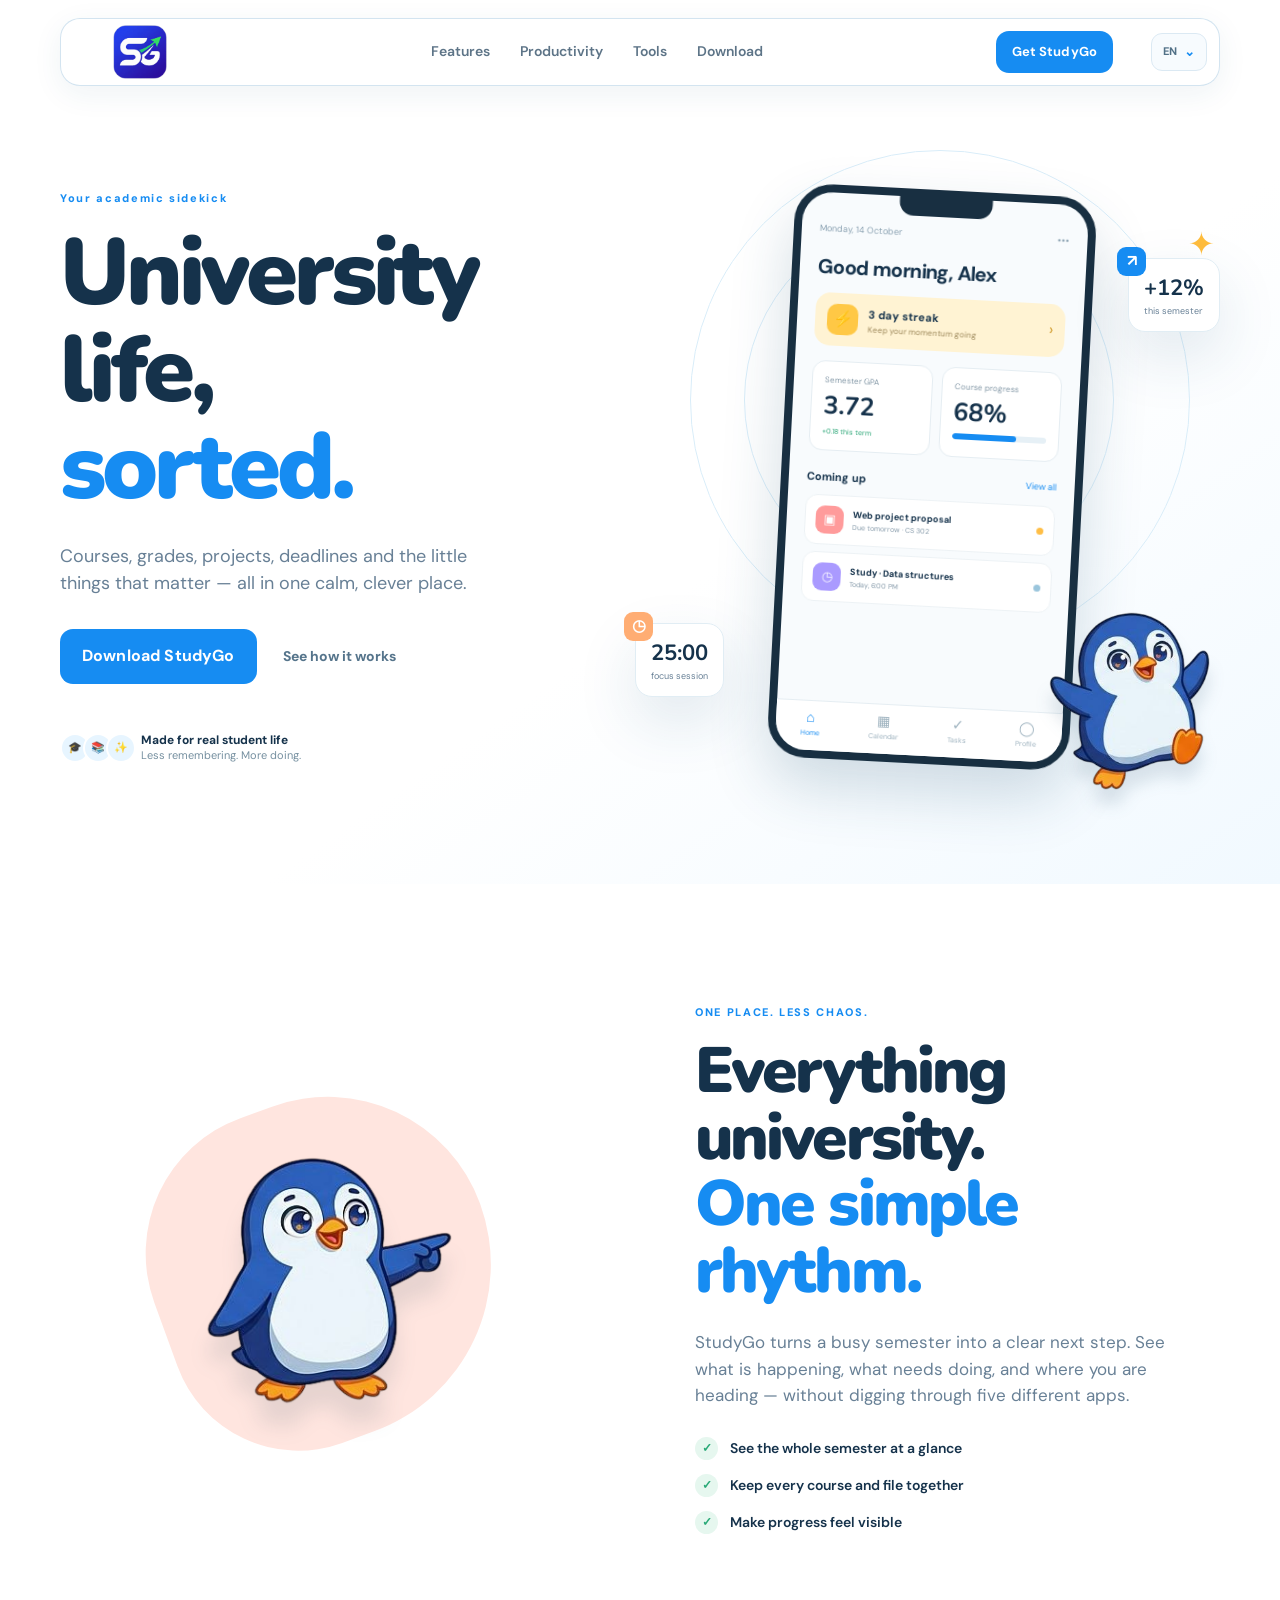
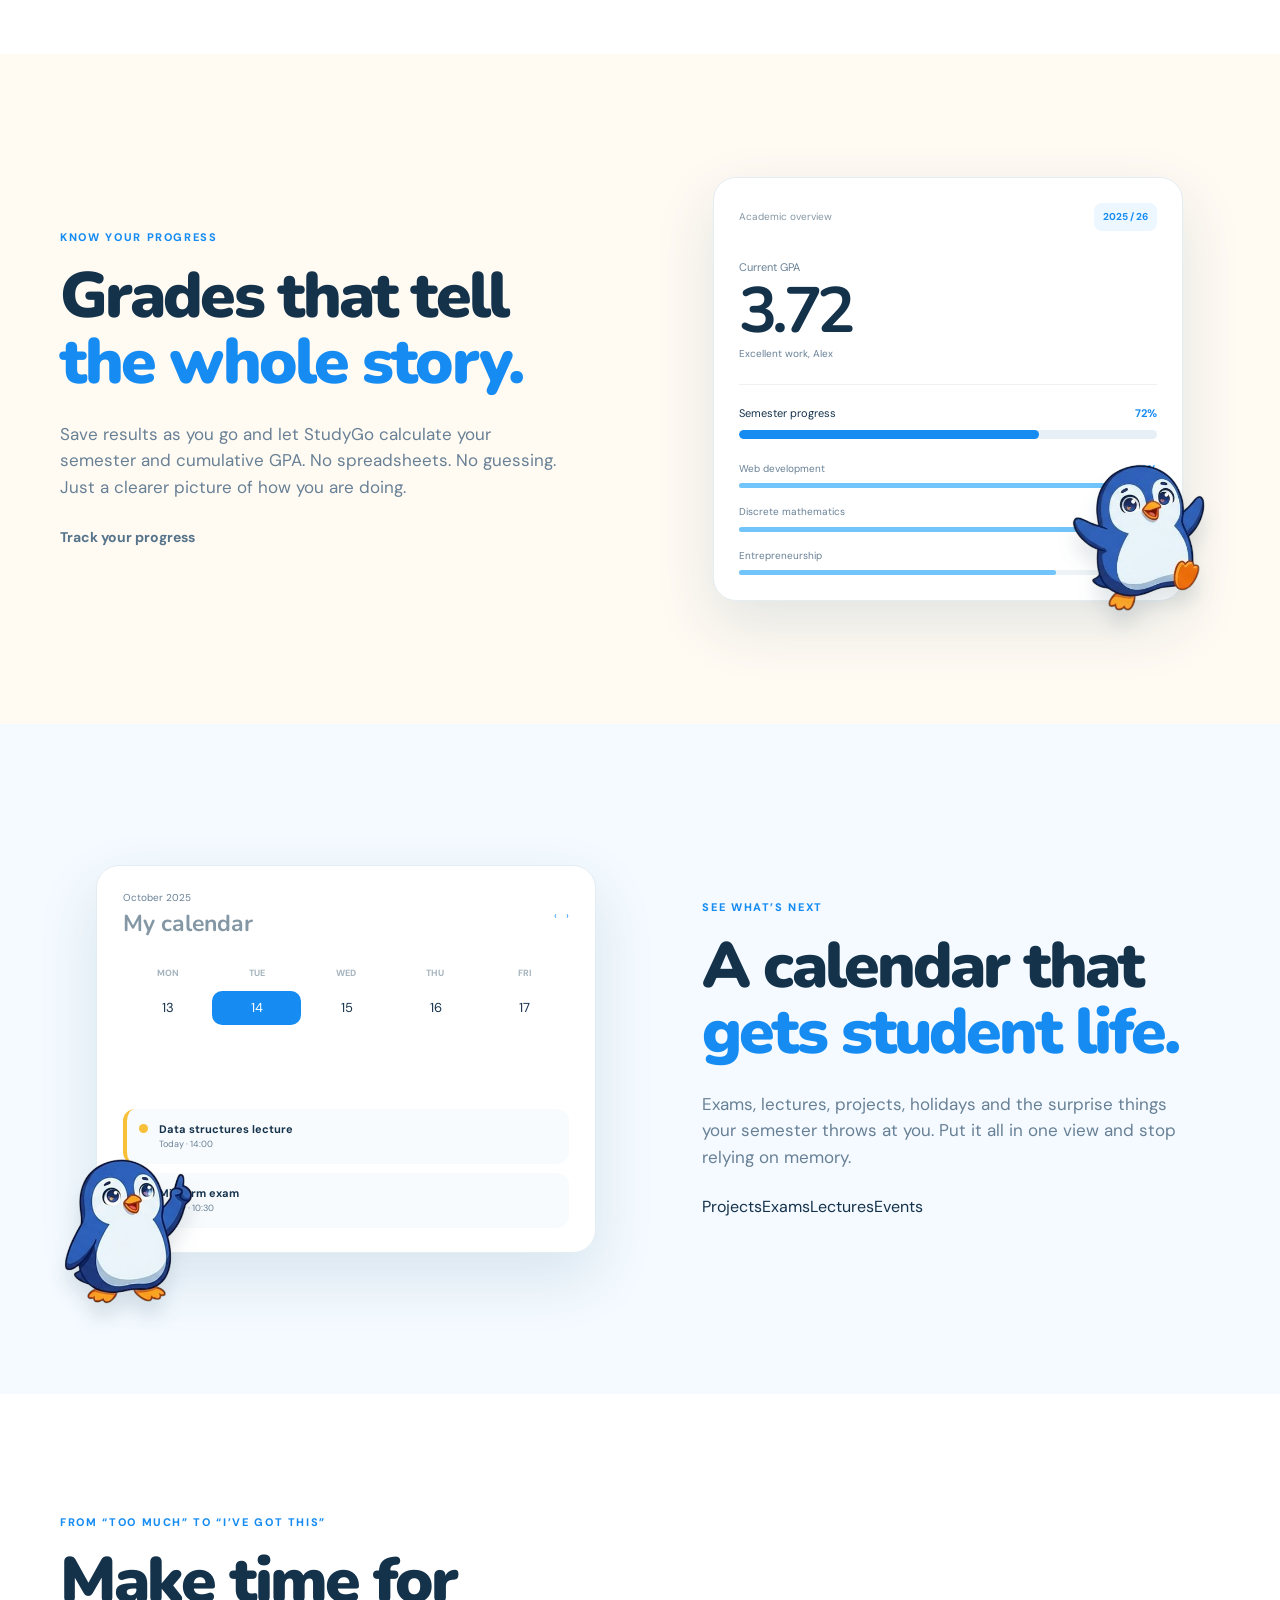
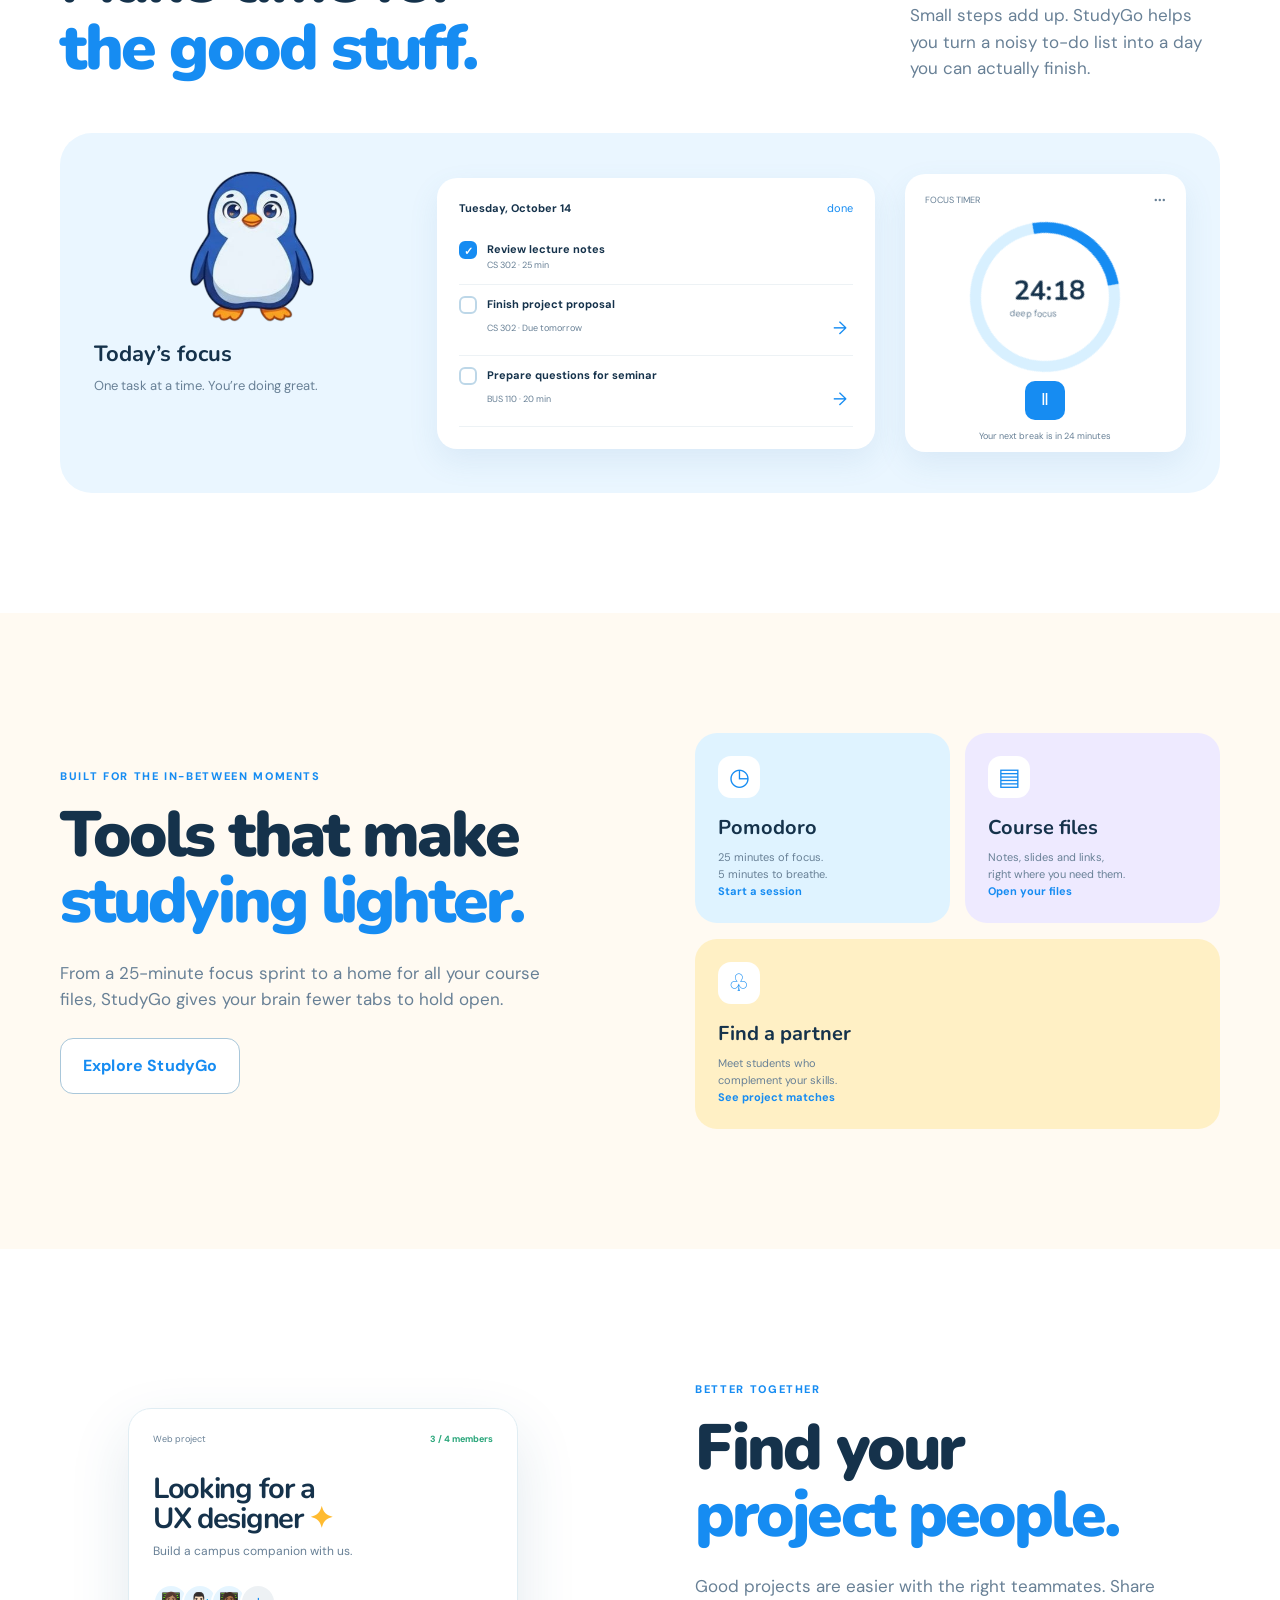
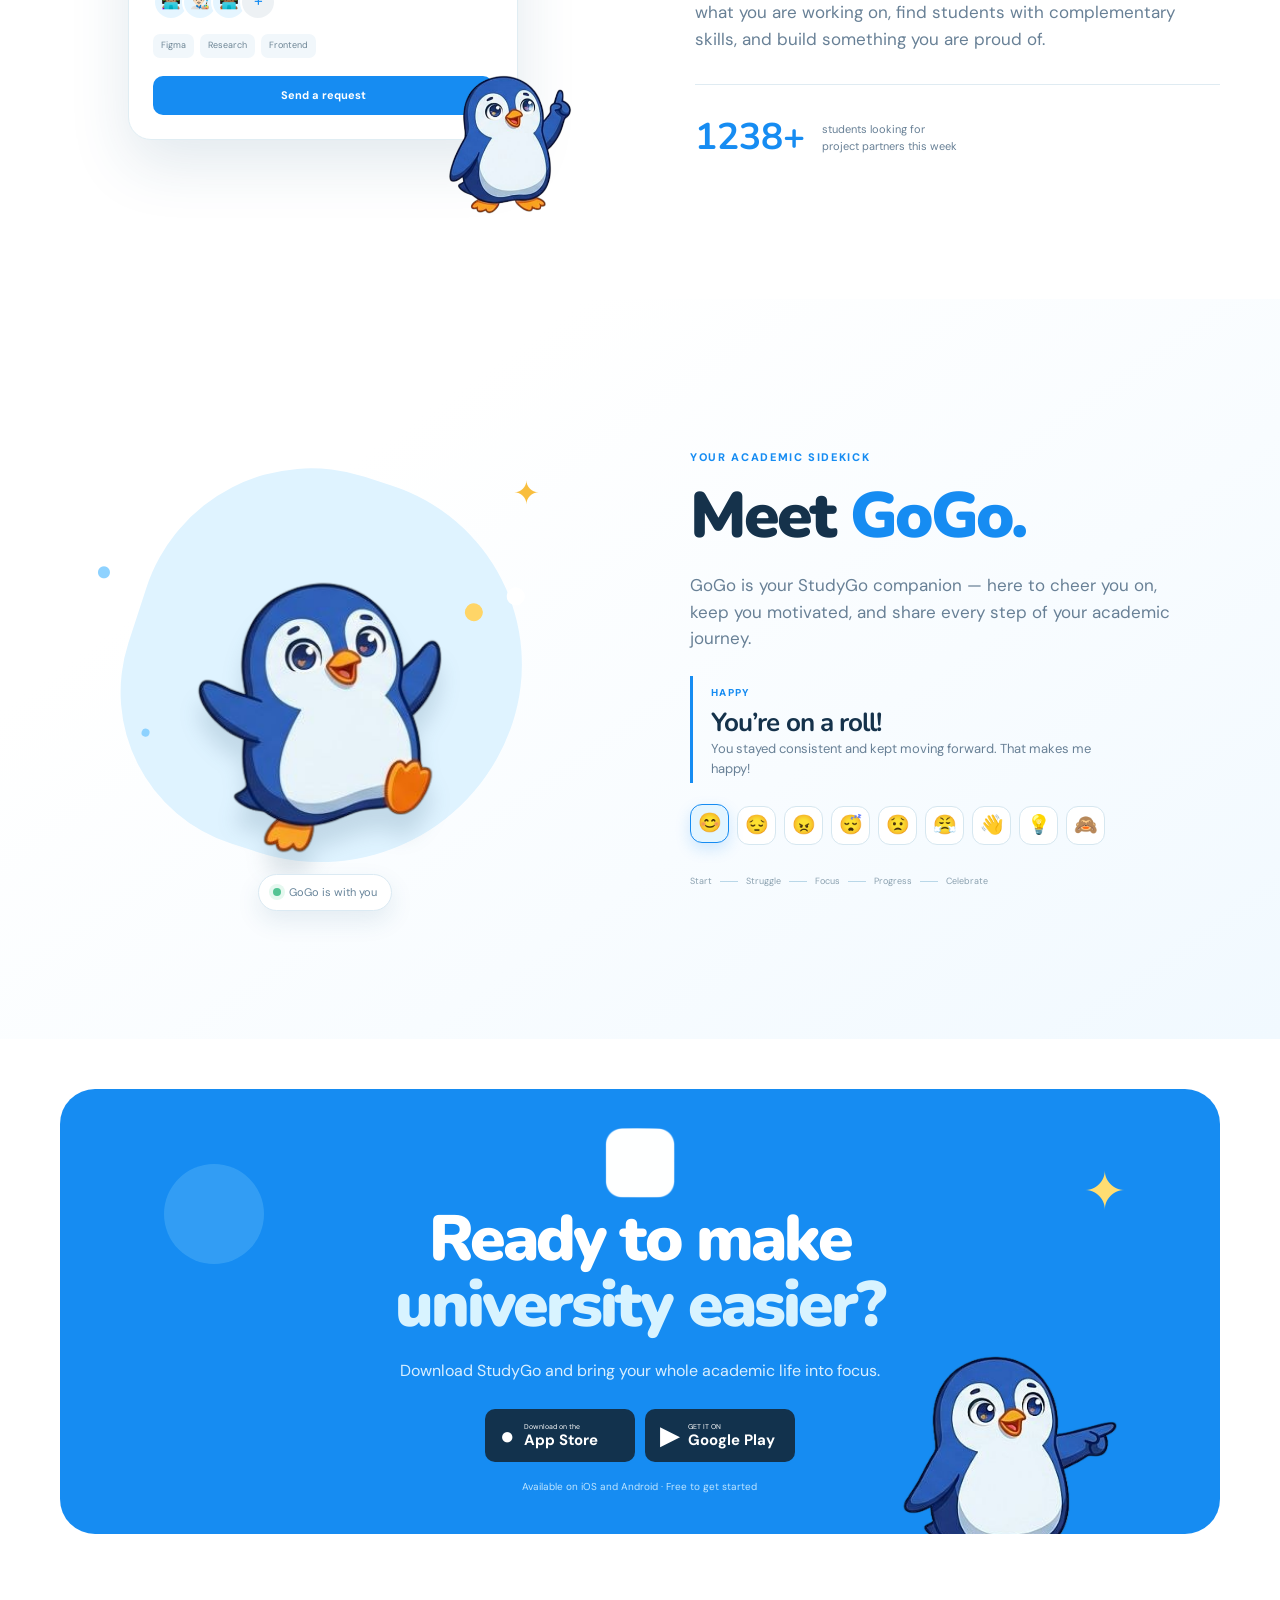
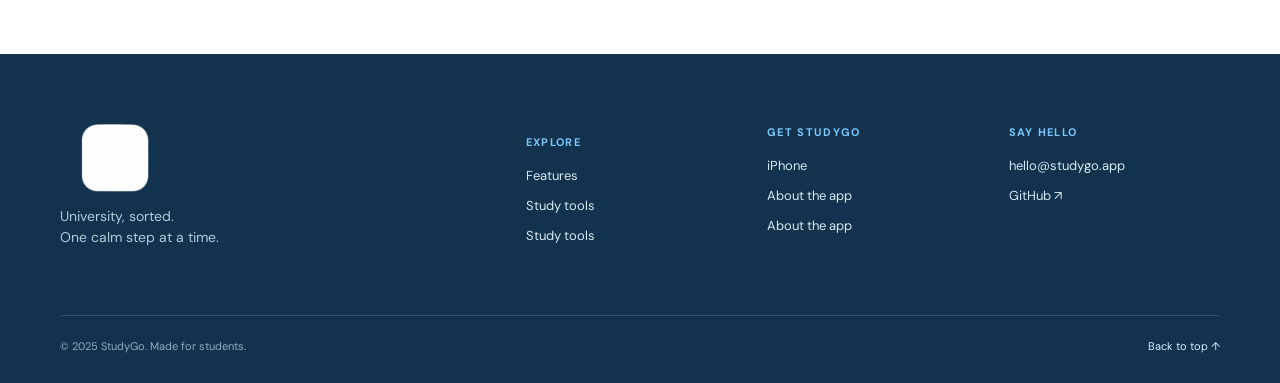
==== index.html @ d7d31616 "first commit" ====
<!doctype html>
<html lang="en">
<head>
  <meta charset="UTF-8">
  <meta name="viewport" content="width=device-width, initial-scale=1">
  <meta name="description" content="StudyGo keeps your university life organized — from courses and grades to projects, deadlines, files, and focused study time.">
  <meta property="og:title" content="StudyGo — University, sorted.">
  <meta property="og:description" content="One friendly place for everything university.">
  <meta property="og:type" content="website">
  <meta property="og:url" content="https://studygo.app/">
  <meta property="og:image" content="https://studygo.app/assets/Happy.png">
  <meta property="og:image:alt" content="StudyGo — University, sorted.">
  <title>StudyGo — University, sorted.</title>
  <link rel="icon" href="assets/Logo.png" type="image/x-icon">
  <link rel="preconnect" href="https://fonts.googleapis.com">
  <link rel="preconnect" href="https://fonts.gstatic.com" crossorigin>
  <link href="https://fonts.googleapis.com/css2?family=DM+Sans:wght@400;500;600;700&family=IBM+Plex+Sans+Arabic:wght@400;500;600;700&family=Nunito:wght@700;800;900&display=swap" rel="stylesheet">
  <link rel="stylesheet" href="css/styles.css">
</head>
<body>
  <div class="scroll-progress" aria-hidden="true"><i></i></div>
  <header class="site-header" id="top">
    <nav class="nav container" aria-label="Main navigation">
      <a class="brand" href="#top" aria-label="StudyGo home"><img src="assets/Logo.png" alt="StudyGo"></a>
      <div class="nav-links">
        <a href="#features">Features</a><a href="#productivity">Productivity</a><a href="#tools">Tools</a><a href="#download">Download</a>
      </div>
      <a class="button button-small button-blue nav-cta" href="#download">Get StudyGo <span>↗</span></a>
      <div class="language-switcher">
        <button class="language-toggle" type="button" aria-expanded="false" aria-controls="language-menu" aria-label="Choose language"><span>EN</span><b>⌄</b></button>
        <div class="language-menu" id="language-menu" role="menu">
          <button type="button" role="menuitem" data-language="en">English</button>
          <button type="button" role="menuitem" data-language="ar">العربية</button>
        </div>
      </div>
      <button class="menu-toggle" type="button" aria-expanded="false" aria-controls="mobile-menu"><span></span><span></span><span></span><b class="sr-only">Open menu</b></button>
    </nav>
    <div class="mobile-menu container" id="mobile-menu">
      <a href="#features">Features</a><a href="#productivity">Productivity</a><a href="#tools">Tools</a><a href="#download">Download</a>
      <div class="mobile-language" aria-label="Choose language"><button type="button" data-language="en">EN</button><span>|</span><button type="button" data-language="ar">العربية</button></div>
    </div>
  </header>

  <main>
    <section class="hero section-pad">
      <div class="hero-orbit orbit-one"></div><div class="hero-orbit orbit-two"></div>
      <div class="container hero-grid">
        <div class="hero-copy reveal">
          <div class="eyebrow"><span class="eyebrow-dot"></span> Your academic sidekick</div>
          <h1>University life,<br><em>sorted.</em></h1>
          <p class="hero-lede">Courses, grades, projects, deadlines and the little things that matter — all in one calm, clever place.</p>
          <div class="hero-actions"><a class="button button-blue" href="#download">Download StudyGo <span>↗</span></a><a class="text-link" href="#features">See how it works <span>↓</span></a></div>
          <div class="hero-note"><span class="avatar-stack"><i>🎓</i><i>📚</i><i>✨</i></span><span><strong>Made for real student life</strong><br>Less remembering. More doing.</span></div>
        </div>
        <div class="hero-visual reveal reveal-delay">
          <div class="spark spark-yellow">✦</div><div class="spark spark-blue">✦</div>
          <div class="phone phone-hero">
            <div class="phone-notch"></div>
            <div class="app-top"><span class="app-greeting">Monday, 14 October</span><b>•••</b></div>
            <h3>Good morning, Alex <span>👋</span></h3>
            <div class="streak"><div class="streak-icon">⚡</div><div><strong>3 day streak</strong><small>Keep your momentum going</small></div><span class="mini-arrow">›</span></div>
            <div class="app-stat-row"><div><small>Semester GPA</small><strong data-counter="3.72" data-decimals="2">0</strong><span class="positive">+0.18 this term</span></div><div><small>Course progress</small><strong data-counter="68" data-suffix="%">0</strong><div class="tiny-progress"><i data-progress="68"></i></div></div></div>
            <div class="app-section-title"><strong>Coming up</strong><a href="#">View all</a></div>
            <div class="task-row motion-item"><span class="task-icon pink">▣</span><div><strong>Web project proposal</strong><small>Due tomorrow · CS 302</small></div><b class="task-dot"></b></div>
            <div class="task-row motion-item"><span class="task-icon purple">◷</span><div><strong>Study · Data structures</strong><small>Today, 6:00 PM</small></div><b class="task-dot done"></b></div>
            <div class="app-nav"><span class="active">⌂<small>Home</small></span><span>▦<small>Calendar</small></span><span>✓<small>Tasks</small></span><span>◯<small>Profile</small></span></div>
          </div>
          <img class="hero-penguin" src="assets/Happy.png" alt="Happy StudyGo penguin mascot">
          <div class="float-card grade-card"><span>↗</span><strong>+12%</strong><small>this semester</small></div>
          <div class="float-card focus-card"><span>◷</span><strong>25:00</strong><small>focus session</small></div>
        </div>
      </div>
    </section>

    <section class="intro section-pad" id="features" data-motion-section>
      <div class="container intro-grid">
        <div class="intro-art reveal"><div class="blob blob-coral"></div><img src="assets/Idea.png" alt="StudyGo penguin thinking of a plan"></div>
        <div class="intro-copy reveal"><div class="section-kicker">ONE PLACE. LESS CHAOS.</div><h2>Everything university.<br><span>One simple rhythm.</span></h2><p>StudyGo turns a busy semester into a clear next step. See what is happening, what needs doing, and where you are heading — without digging through five different apps.</p><div class="check-list"><div><b>✓</b><span>See the whole semester at a glance</span></div><div><b>✓</b><span>Keep every course and file together</span></div><div><b>✓</b><span>Make progress feel visible</span></div></div></div>
      </div>
    </section>

    <section class="feature-section grades section-pad" data-motion-section>
      <div class="container feature-grid">
        <div class="feature-copy reveal"><div class="section-kicker">KNOW YOUR PROGRESS</div><h2>Grades that tell<br><span>the whole story.</span></h2><p>Save results as you go and let StudyGo calculate your semester and cumulative GPA. No spreadsheets. No guessing. Just a clearer picture of how you are doing.</p><a class="text-link blue-link" href="#download">Track your progress <span>→</span></a></div>
        <div class="grade-visual reveal"><div class="grade-sheet"><div class="sheet-top"><span>Academic overview</span><b>2025 / 26</b></div>        <div class="big-grade"><span>Current GPA</span><strong data-counter="3.72" data-decimals="2">0</strong><small>Excellent work, Alex <i>✦</i></small></div><div class="bar-label"><span>Semester progress</span><b data-counter="72" data-suffix="%">0</b></div><div class="long-bar"><i data-progress="72"></i></div><div class="course-bars"><div><span><b>CS 302</b> Web development</span><strong data-counter="92" data-suffix="%">0</strong><i><em data-progress="92"></em></i></div><div><span><b>MATH 204</b> Discrete mathematics</span><strong data-counter="84" data-suffix="%">0</strong><i><em data-progress="84"></em></i></div><div><span><b>BUS 110</b> Entrepreneurship</span><strong data-counter="76" data-suffix="%">0</strong><i><em data-progress="76"></em></i></div></div></div><img class="section-penguin penguin-grade" src="assets/Happy.png" alt="Proud StudyGo penguin mascot"></div>
      </div>
    </section>

    <section class="feature-section calendar-section section-pad" data-motion-section>
      <div class="container feature-grid reverse">
        <div class="calendar-visual reveal"><div class="calendar-card"><div class="calendar-head"><div><small>October 2025</small><strong>My calendar</strong></div><span>‹ &nbsp; ›</span></div><div class="week"><b>MON</b><b>TUE</b><b>WED</b><b>THU</b><b>FRI</b></div><div class="dates"><span>13</span><span class="selected">14</span><span>15</span><span>16</span><span>17</span></div><div class="cal-events"><div class="cal-event blue-event"><i></i><span><b>Web project proposal</b><small>Due tomorrow · 09:00</small></span></div><div class="cal-event yellow-event"><i></i><span><b>Data structures lecture</b><small>Today · 14:00</small></span></div><div class="cal-event pink-event"><i></i><span><b>Midterm exam</b><small>Friday · 10:30</small></span></div></div></div><img class="section-penguin penguin-calendar" src="assets/Explaining.png" alt="StudyGo penguin explaining a calendar"></div>
        <div class="feature-copy reveal"><div class="section-kicker">SEE WHAT'S NEXT</div><h2>A calendar that<br><span>gets student life.</span></h2><p>Exams, lectures, projects, holidays and the surprise things your semester throws at you. Put it all in one view and stop relying on memory.</p><div class="mini-pill-row"><span>Projects</span><span>Exams</span><span>Lectures</span><span>Events</span></div></div>
      </div>
    </section>

    <section class="productivity section-pad" id="productivity" data-motion-section>
      <div class="container productivity-head reveal"><div><div class="section-kicker">FROM “TOO MUCH” TO “I’VE GOT THIS”</div><h2>Make time for<br><span>the good stuff.</span></h2></div><p>Small steps add up. StudyGo helps you turn a noisy to-do list into a day you can actually finish.</p></div>
      <div class="container productivity-board reveal"><div class="board-copy"><img src="assets/Neutral.png" alt="Focused StudyGo penguin mascot"><div><strong>Today’s focus</strong><p>One task at a time. You’re doing great.</p></div></div><div class="board-tasks"><div class="task-header"><strong>Tuesday, October 14</strong><span><b data-counter="4">0</b> of 6 done</span></div><div class="big-task completed motion-item"><b>✓</b><span>Review lecture notes</span><small>CS 302 · 25 min</small></div><div class="big-task motion-item"><b></b><span>Finish project proposal</span><small>CS 302 · Due tomorrow</small><button aria-label="Open task">→</button></div><div class="big-task motion-item"><b></b><span>Prepare questions for seminar</span><small>BUS 110 · 20 min</small><button aria-label="Open task">→</button></div></div><div class="pomodoro"><div class="pomodoro-top"><span>FOCUS TIMER</span><b>•••</b></div><div class="timer-ring"><strong>24:18</strong><small>deep focus</small></div><button class="pause-button">Ⅱ</button><div class="timer-caption">Your next break is in 24 minutes</div></div></div>
    </section>

    <section class="tools section-pad" id="tools" data-motion-section>
      <div class="container tools-grid"><div class="tools-copy reveal"><div class="section-kicker">BUILT FOR THE IN-BETWEEN MOMENTS</div><h2>Tools that make<br><span>studying lighter.</span></h2><p>From a 25-minute focus sprint to a home for all your course files, StudyGo gives your brain fewer tabs to hold open.</p><a class="button button-outline" href="#download">Explore StudyGo <span>→</span></a></div><div class="tool-cards reveal"><div class="tool-card tool-blue"><span class="tool-icon">◷</span><strong>Pomodoro</strong><small>25 minutes of focus.<br>5 minutes to breathe.</small><b>Start a session&nbsp; →</b></div><div class="tool-card tool-lilac"><span class="tool-icon">▤</span><strong>Course files</strong><small>Notes, slides and links,<br>right where you need them.</small><b>Open your files&nbsp; →</b></div><div class="tool-card tool-yellow"><span class="tool-icon">♧</span><strong>Find a partner</strong><small>Meet classmates who<br>complement your skills.</small><b>See project matches&nbsp; →</b></div></div></div>
    </section>

    <section class="partners section-pad" data-motion-section>
      <div class="container partners-grid"><div class="partner-visual reveal"><div class="partner-card"><div class="partner-top"><span>CS 302 · Web project</span><b>3 / 4 members</b></div><h3>Looking for a<br>UX designer <span>✦</span></h3><p>Build a campus companion with us.</p><div class="people"><i>👩🏽‍💻</i><i>👨🏻‍🎨</i><i>🧑🏾‍💻</i><i class="plus">+</i></div><div class="skill-tags"><span>Figma</span><span>Research</span><span>Frontend</span></div><button class="request-button">Send a request&nbsp; →</button></div><img src="assets/Explaining.png" alt="StudyGo penguin helping students collaborate"></div><div class="partners-copy reveal"><div class="section-kicker">BETTER TOGETHER</div><h2>Find your<br><span>project people.</span></h2><p>Good projects are easier with the right teammates. Share what you are working on, find students with complementary skills, and build something you are proud of.</p>      <div class="partner-stat"><strong data-counter="1240" data-suffix="+">0</strong><span>students looking for<br>project partners this week</span></div></div></div>
    </section>

    <section class="gogo-section section-pad" id="gogo" data-motion-section>
      <div class="container gogo-grid">
        <div class="gogo-stage reveal">
          <div class="gogo-bubble bubble-one">✦</div><div class="gogo-bubble bubble-two">•</div>
          <div class="gogo-halo"></div>
          <div class="gogo-character"><img id="gogo-image" src="assets/Happy.png" alt="GoGo the StudyGo penguin looking happy"></div>
          <div class="gogo-caption"><span class="gogo-status"></span><span>GoGo is with you</span></div>
        </div>
        <div class="gogo-content reveal">
          <div class="section-kicker">YOUR ACADEMIC SIDEKICK</div>
          <h2>Meet <span>GoGo.</span></h2>
          <p class="gogo-intro">GoGo is your StudyGo companion — here to cheer you on, keep you motivated, and share every step of your academic journey.</p>
          <div class="gogo-message" aria-live="polite">
            <span class="gogo-message-label">Happy</span>
            <h3 id="gogo-title">You’re on a roll!</h3>
            <p id="gogo-copy">You stayed consistent and kept moving forward. That makes me happy!</p>
          </div>
          <div class="emotion-picker" aria-label="Choose GoGo's mood">
            <button class="emotion-button active" type="button" data-emotion="happy" aria-label="Show GoGo happy" aria-pressed="true">😊</button>
            <button class="emotion-button" type="button" data-emotion="sad" aria-label="Show GoGo sad" aria-pressed="false">😔</button>
            <button class="emotion-button" type="button" data-emotion="angry" aria-label="Show GoGo angry" aria-pressed="false">😠</button>
            <button class="emotion-button" type="button" data-emotion="tired" aria-label="Show GoGo tired" aria-pressed="false">😴</button>
            <button class="emotion-button" type="button" data-emotion="worried" aria-label="Show GoGo worried" aria-pressed="false">😟</button>
            <button class="emotion-button" type="button" data-emotion="grumpy" aria-label="Show GoGo grumpy" aria-pressed="false">😤</button>
            <button class="emotion-button" type="button" data-emotion="friendly" aria-label="Show GoGo friendly" aria-pressed="false">👋</button>
            <button class="emotion-button" type="button" data-emotion="idea" aria-label="Show GoGo having an idea" aria-pressed="false">💡</button>
            <button class="emotion-button" type="button" data-emotion="shy" aria-label="Show GoGo shy" aria-pressed="false">🙈</button>
          </div>
          <div class="gogo-journey"><span>Start</span><i></i><span>Struggle</span><i></i><span>Focus</span><i></i><span>Progress</span><i></i><span>Celebrate</span></div>
        </div>
      </div>
    </section>

    <section class="download section-pad" id="download">
      <div class="container download-box"><div class="download-shape shape-left"></div><div class="download-content reveal"><a class="download-logo-link" href="#top" aria-label="Back to StudyGo home"><img class="download-logo" src="assets/Logo.png" alt="StudyGo logo"></a><h2>Ready to make<br><span>university easier?</span></h2><p>Download StudyGo and bring your whole academic life into focus.</p><div class="store-buttons"><a href="#" class="store-button" aria-label="Download on the App Store"><b>●</b><span><small>Download on the</small>App Store</span></a><a href="#" class="store-button" aria-label="Get it on Google Play"><b>▶</b><span><small>GET IT ON</small>Google Play</span></a></div><small class="coming">Available on iOS and Android · Free to get started</small></div><img class="download-penguin" src="assets/Idea.png" alt="Excited StudyGo penguin mascot"><div class="download-shape shape-right">✦</div></div>
    </section>
  </main>

  <footer class="site-footer"><div class="container footer-grid"><div><a class="brand footer-brand" href="#top" aria-label="Back to StudyGo home"><img src="assets/Logo.png" alt="StudyGo"></img><p>University, sorted.<br>One calm step at a time.</p></div><div class="footer-links"><div><strong>Explore</strong><a href="#features">Features</a><a href="#productivity">Productivity</a><a href="#tools">Study tools</a></div><div><strong>Get StudyGo</strong><a href="#download">iPhone</a><a href="#download">Android</a><a href="#download">About the app</a></div><div><strong>Say hello</strong><a href="mailto:hello@studygo.app">hello@studygo.app</a><a href="https://github.com/moh-bash" target="_blank" rel="noopener noreferrer">GitHub ↗</a></div></div></div><div class="container footer-bottom"><span>© 2025 StudyGo. Made for students.</span><a href="#top">Back to top ↑</a></div></footer>
  <script src="js/main.js"></script>
</body>
</html>
---- css/styles.css ----
:root{--blue:#168cf2;--blue-dark:#0c65c7;--blue-pale:#eaf6ff;--ink:#15324b;--muted:#688096;--line:#dbe9f3;--yellow:#ffd567;--coral:#ff927d;--lilac:#c5b9ff;--cream:#fffaf2;--shadow:0 24px 60px rgba(30,84,125,.13);--radius:28px;--font-body:"DM Sans",sans-serif;--font-display:"Nunito",sans-serif}
[dir=rtl]{--font-body:"IBM Plex Sans Arabic","DM Sans",sans-serif;--font-display:"IBM Plex Sans Arabic","Nunito",sans-serif}
*{box-sizing:border-box}html{scroll-behavior:smooth}body{margin:0;color:var(--ink);font-family:var(--font-body);font-size:16px;line-height:1.55;background:#fff;overflow-x:hidden}a{color:inherit;text-decoration:none}button{font:inherit}img{max-width:100%;display:block}.container{width:min(1160px,calc(100% - 48px));margin:auto}.section-pad{padding:120px 0}.sr-only{position:absolute;width:1px;height:1px;padding:0;margin:-1px;overflow:hidden;clip:rect(0,0,0,0);white-space:nowrap;border:0}.site-header{position:fixed;z-index:20;top:18px;left:0;width:100%}.nav{height:68px;padding:0 12px 0 20px;background:rgba(255,255,255,.88);backdrop-filter:blur(18px);border:1px solid rgba(201,222,237,.8);border-radius:20px;display:flex;align-items:center;justify-content:space-between;box-shadow:0 8px 30px rgba(35,86,120,.07)}.brand img{width:118px;height:54px;object-fit:contain}.nav-links{display:flex;gap:34px;color:#5d7487;font-size:14px;font-weight:600}.nav-links a:hover,.footer-links a:hover{color:var(--blue)}.button{border:0;border-radius:13px;padding:15px 22px;display:inline-flex;align-items:center;gap:14px;font-weight:700;letter-spacing:.01em;transition:.2s ease;cursor:pointer}.button:hover{transform:translateY(-3px);box-shadow:0 12px 22px rgba(22,140,242,.2)}.button-blue{background:var(--blue);color:#fff}.button-blue:hover{background:var(--blue-dark)}.button-small{padding:11px 16px;font-size:13px}.button-outline{border:1.5px solid #a9c7da;color:var(--blue);background:#fff}.menu-toggle,.mobile-menu{display:none}
.hero{min-height:820px;padding-top:190px;background:linear-gradient(145deg,#fff 60%,#f1f9ff 100%);position:relative}.hero-grid{display:grid;grid-template-columns:47% 53%;align-items:center;gap:20px}.eyebrow,.section-kicker{color:var(--blue);font-weight:800;font-size:11px;letter-spacing:.15em}.eyebrow{display:flex;align-items:center;gap:9px;margin-bottom:18px}.eyebrow-dot{width:9px;height:9px;border-radius:50%;background:var(--yellow)}h1,h2,h3{font-family:var(--font-display);margin:0;letter-spacing:-.045em;line-height:1.04}h1{font-size:clamp(64px,7.3vw,104px);font-weight:900;color:var(--ink)}h1 em{font-style:normal;color:var(--blue)}h2{font-size:clamp(42px,5vw,70px);font-weight:900}h2 span{color:var(--blue)}p{color:var(--muted);font-size:17px}.hero-lede{font-size:18px;max-width:460px;margin:26px 0 31px}.hero-actions{display:flex;align-items:center;gap:26px}.text-link{font-weight:700;color:#55748b;font-size:14px}.text-link span{color:var(--blue);padding-left:5px}.hero-note{display:flex;gap:12px;align-items:center;margin-top:48px;color:#7690a0;font-size:11px;line-height:1.35}.hero-note strong{color:var(--ink);font-size:12px}.avatar-stack{display:flex}.avatar-stack i{font-style:normal;width:30px;height:30px;display:grid;place-items:center;background:#e7f5ff;border-radius:50%;margin-right:-7px;border:2px solid white}.hero-visual{min-height:540px;position:relative;display:grid;place-items:center}.phone{background:#f8fbfd;border:8px solid #182f41;border-radius:38px;box-shadow:0 28px 60px rgba(37,83,116,.2);color:var(--ink);overflow:hidden;position:relative}.phone-hero{width:302px;min-height:574px;padding:30px 18px 0;transform:rotate(3deg);z-index:2}.phone-notch{position:absolute;top:0;left:50%;width:93px;height:19px;transform:translateX(-50%);background:#182f41;border-radius:0 0 14px 14px}.app-top{display:flex;justify-content:space-between;color:#8ba2b2;font-size:9px;margin-bottom:20px}.phone h3{font-family:var(--font-body);font-size:20px;letter-spacing:-.03em;margin-bottom:15px}.streak{display:flex;align-items:center;gap:10px;background:#fff3d3;border-radius:15px;padding:11px 12px;margin-bottom:15px}.streak-icon{width:31px;height:31px;border-radius:10px;background:#ffc845;display:grid;place-items:center;color:#fff}.streak strong,.streak small{display:block}.streak strong{font-size:11px}.streak small{font-size:8px;color:#9b8658}.mini-arrow{margin-left:auto;color:#d09a2a}.app-stat-row{display:grid;grid-template-columns:1fr 1fr;gap:9px;margin-bottom:18px}.app-stat-row>div{background:#fff;border:1px solid #e5edf2;border-radius:13px;padding:12px}.app-stat-row small,.app-stat-row strong,.app-stat-row span{display:block}.app-stat-row small{font-size:8px;color:#8196a5}.app-stat-row strong{font-size:25px;font-family:var(--font-display);margin:1px 0}.positive{font-size:7px;color:#22a271}.tiny-progress,.long-bar{height:6px;background:#e6f0f6;border-radius:10px;overflow:hidden}.tiny-progress i,.long-bar i{display:block;width:68%;height:100%;background:var(--blue);border-radius:10px}.app-section-title{display:flex;justify-content:space-between;align-items:center;font-size:11px;margin-bottom:9px}.app-section-title a{color:var(--blue);font-size:9px}.task-row{display:flex;align-items:center;gap:9px;background:#fff;border-radius:12px;padding:10px;margin-bottom:7px;border:1px solid #edf2f5}.task-icon{height:28px;width:28px;border-radius:9px;display:grid;place-items:center;color:#fff;font-size:13px}.pink{background:#ff9b9b}.purple{background:#aa9aff}.task-row strong,.task-row small{display:block}.task-row strong{font-size:9px}.task-row small{font-size:7px;color:#8297a7}.task-dot{width:7px;height:7px;border-radius:50%;background:#ffbe45;margin-left:auto}.task-dot.done{background:#9ac5dc}.app-nav{position:absolute;bottom:0;left:0;width:100%;height:50px;background:#fff;border-top:1px solid #e5edf2;display:flex;justify-content:space-around;text-align:center;padding-top:9px;color:#9bb0bd}.app-nav span{font-size:14px;line-height:1}.app-nav small{display:block;font-size:7px;margin-top:5px}.app-nav .active{color:var(--blue)}.hero-penguin{position:absolute;width:190px;right:12px;bottom:-33px;z-index:3;filter:drop-shadow(0 16px 8px rgba(36,75,103,.14))}.float-card{position:absolute;background:white;box-shadow:var(--shadow);border:1px solid #e1edf4;border-radius:17px;padding:12px 15px;z-index:4}.float-card span{display:grid;place-items:center;position:absolute;left:-12px;top:-12px;width:29px;height:29px;color:#fff;border-radius:9px;background:var(--blue);font-weight:bold}.float-card strong,.float-card small{display:block}.float-card strong{font-family:var(--font-display);font-size:22px}.float-card small{font-size:9px;color:var(--muted)}.grade-card{right:20px;top:68px}.focus-card{left:10px;bottom:67px}.focus-card span{background:#ffad73}.spark{position:absolute;font-size:32px}.spark-yellow{right:4%;top:30px;color:#ffbd3d}.spark-blue{left:10%;bottom:78px;color:#7dc8ff}.hero-orbit{position:absolute;border-radius:50%;border:1px solid #d9edf9}.orbit-one{width:500px;height:500px;right:7%;top:150px}.orbit-two{width:370px;height:370px;right:13%;top:215px}
.intro{background:#fff}.intro-grid,.feature-grid,.tools-grid,.partners-grid{display:grid;grid-template-columns:1fr 1fr;align-items:center;gap:110px}.intro-art{height:410px;position:relative;display:grid;place-items:center}.intro-art img{width:280px;position:relative;z-index:1;filter:drop-shadow(0 25px 10px rgba(51,81,102,.12))}.blob{position:absolute;width:340px;height:340px;border-radius:47% 53% 58% 42%;transform:rotate(-20deg)}.blob-coral{background:#ffe5df}.intro-copy{max-width:500px}.section-kicker{margin-bottom:17px}.intro-copy p,.feature-copy p,.tools-copy p,.partners-copy p{max-width:500px;margin:25px 0}.check-list{display:grid;gap:14px;margin-top:29px}.check-list div{display:flex;gap:12px;align-items:center;font-size:14px;font-weight:600}.check-list b{width:23px;height:23px;border-radius:50%;background:#e6f7ef;color:#29a977;display:grid;place-items:center;font-size:12px}.grades{background:var(--cream)}.feature-grid{gap:70px}.feature-grid.reverse{grid-template-columns:1.05fr .95fr}.grade-visual,.calendar-visual{min-height:430px;position:relative;display:grid;place-items:center}.grade-sheet,.calendar-card{background:white;border:1px solid #e4edf2;border-radius:23px;box-shadow:var(--shadow)}.grade-sheet{width:min(470px,100%);padding:25px}.sheet-top,.calendar-head{display:flex;justify-content:space-between;align-items:center;color:#8497a5;font-size:10px}.sheet-top b{color:var(--blue);background:#edf7ff;padding:6px 9px;border-radius:8px}.big-grade{padding:28px 0 22px;border-bottom:1px solid #edf1f3}.big-grade span,.big-grade small{display:block;color:var(--muted);font-size:11px}.big-grade strong{font-family:var(--font-display);font-size:64px;letter-spacing:-.07em;display:block;line-height:1.1}.big-grade small{font-size:10px}.big-grade i{color:#f6bb3d;font-style:normal}.bar-label{display:flex;justify-content:space-between;font-size:11px;margin:20px 0 8px}.bar-label b{color:var(--blue)}.long-bar{height:9px}.long-bar i{width:72%}.course-bars{display:grid;gap:16px;margin-top:22px}.course-bars div{position:relative}.course-bars span{font-size:10px;color:var(--muted);display:block}.course-bars b{color:var(--ink);margin-right:7px}.course-bars strong{position:absolute;right:0;top:0;color:var(--blue);font-size:11px}.course-bars i{display:block;height:5px;background:#edf3f6;border-radius:4px;margin-top:7px}.course-bars em{display:block;height:100%;background:#71c5fb;border-radius:4px}.section-penguin{position:absolute;width:157px;filter:drop-shadow(0 15px 9px rgba(40,70,90,.13))}.penguin-grade{right:0;bottom:-13px}.calendar-section{background:#f4faff}.calendar-card{width:min(500px,100%);padding:24px 26px}.calendar-head strong,.calendar-head small{display:block}.calendar-head small{font-size:10px;color:var(--muted)}.calendar-head strong{font-family:var(--font-display);font-size:23px}.calendar-head>span{color:var(--blue)}.week,.dates{display:grid;grid-template-columns:repeat(5,1fr);text-align:center}.week{margin-top:26px;color:#a4b3bd;font-size:9px}.dates{margin:10px 0 20px;font-size:13px}.dates span{padding:7px}.dates .selected{background:var(--blue);color:#fff;border-radius:10px}.cal-events{display:grid;gap:9px}.cal-event{display:flex;gap:11px;padding:12px;background:#f8fbfd;border-radius:12px;border-left:4px solid}.cal-event i{width:9px;height:9px;border-radius:50%;margin-top:3px}.cal-event b,.cal-event small{display:block}.cal-event b{font-size:11px}.cal-event small{font-size:9px;color:var(--muted)}.blue-event{border-color:var(--blue)}.blue-event i{background:var(--blue)}.yellow-event{border-color:#f8bf38}.yellow-event i{background:#f8bf38}.pink-event{border-color:#ff8c9d}.pink-event i{background:#ff8c9d}.penguin-calendar{left:-7px;bottom:-30px}
.productivity{background:#fff}.productivity-head{display:flex;justify-content:space-between;align-items:end;margin-bottom:52px}.productivity-head p{max-width:310px;margin:0}.productivity-board{background:#eaf6ff;border-radius:32px;min-height:360px;padding:34px;display:grid;grid-template-columns:1fr 1.4fr .9fr;gap:30px;align-items:center;overflow:hidden;position:relative}.board-copy{align-self:start}.board-copy img{width:155px;margin:0 auto 15px}.board-copy strong{font-family:var(--font-display);font-size:22px;display:block}.board-copy p{font-size:13px;margin-top:4px}.board-tasks{background:#fff;padding:22px;border-radius:20px;box-shadow:0 12px 30px rgba(80,139,180,.11)}.task-header{display:flex;justify-content:space-between;font-size:11px;margin-bottom:13px}.task-header span{color:var(--blue)}.big-task{display:grid;grid-template-columns:20px 1fr auto;align-items:center;column-gap:8px;padding:11px 0;border-bottom:1px solid #edf2f5}.big-task>b{width:18px;height:18px;border:2px solid #bdd7e8;border-radius:6px;display:grid;place-items:center;color:#fff;font-size:11px}.big-task.completed>b{background:var(--blue);border-color:var(--blue)}.big-task span{font-size:11px;font-weight:700}.big-task small{grid-column:2;font-size:9px;color:var(--muted)}.big-task button{border:0;background:none;color:var(--blue);font-size:18px}.pomodoro{height:278px;background:#fff;border-radius:20px;padding:20px;text-align:center;box-shadow:0 12px 30px rgba(80,139,180,.11)}.pomodoro-top{display:flex;justify-content:space-between;font-size:9px;color:var(--muted)}.timer-ring{width:150px;height:150px;margin:14px auto 9px;border-radius:50%;display:grid;place-content:center;border:11px solid #d8f0ff;border-top-color:var(--blue);transform:rotate(35deg)}.timer-ring strong,.timer-ring small{display:block;transform:rotate(-35deg)}.timer-ring strong{font-family:var(--font-display);font-size:27px}.timer-ring small{font-size:9px;color:var(--muted)}.pause-button{border:0;background:var(--blue);color:#fff;border-radius:10px;padding:7px 16px}.timer-caption{font-size:9px;color:var(--muted);margin-top:10px}
.gogo-section{background:linear-gradient(145deg,#fff 25%,#f1f9ff 100%);overflow:hidden}.gogo-grid{display:grid;grid-template-columns:1fr 1fr;align-items:center;gap:100px}.gogo-stage{min-height:500px;position:relative;display:grid;place-items:center}.gogo-halo{position:absolute;width:390px;height:390px;border-radius:48% 52% 56% 44%;background:#dff3ff;transform:rotate(18deg)}.gogo-halo:before,.gogo-halo:after{content:"";position:absolute;border-radius:50%;background:#fff}.gogo-halo:before{width:18px;height:18px;right:27px;top:58px;box-shadow:-35px 28px 0 #ffd567}.gogo-halo:after{width:8px;height:8px;left:40px;bottom:75px;background:#8ed2ff}.gogo-character{height:390px;width:310px;display:grid;place-items:end center;position:relative;z-index:1}.gogo-character img{width:290px;max-height:365px;object-fit:contain;filter:drop-shadow(0 22px 10px rgba(36,75,103,.15));transition:opacity .25s ease,transform .45s cubic-bezier(.22,1,.36,1)}.gogo-character img.switching{opacity:0;transform:translateY(12px) scale(.96)}.gogo-caption{position:absolute;bottom:8px;z-index:2;background:#fff;border:1px solid #dbeaf3;border-radius:20px;padding:9px 14px;display:flex;align-items:center;gap:8px;font-size:11px;color:#668399;box-shadow:0 10px 25px rgba(30,84,125,.1)}.gogo-status{width:8px;height:8px;border-radius:50%;background:#53c493;box-shadow:0 0 0 4px #e5f8ef}.gogo-bubble{position:absolute;z-index:2;color:var(--blue);font-size:32px}.bubble-one{top:50px;right:50px;color:#f8be3e}.bubble-two{left:35px;top:115px;font-size:50px;color:#8ed2ff}.gogo-content{max-width:520px}.gogo-intro{max-width:480px;margin:23px 0 22px}.gogo-message{border-left:3px solid var(--blue);padding:3px 0 3px 18px;margin:25px 0 23px}.gogo-message-label{color:var(--blue);font-size:10px;text-transform:uppercase;letter-spacing:.13em;font-weight:800}.gogo-message h3{font-family:var(--font-display);font-size:26px;margin:5px 0 3px;letter-spacing:-.035em}.gogo-message p{font-size:13px;margin:0;max-width:410px}.emotion-picker{display:flex;flex-wrap:wrap;gap:8px;max-width:430px}.emotion-button{width:39px;height:39px;border:1px solid #d6e7f0;background:#fff;border-radius:12px;display:grid;place-items:center;font-size:19px;cursor:pointer;transition:transform .2s ease,background .2s ease,border-color .2s ease,box-shadow .2s ease}.emotion-button:hover{transform:translateY(-3px);border-color:#8ac9f5}.emotion-button.active{background:#e4f5ff;border-color:var(--blue);box-shadow:0 6px 15px rgba(22,140,242,.18);transform:translateY(-2px)}.emotion-button:focus-visible{outline:3px solid #ffd567;outline-offset:3px}.gogo-journey{display:flex;align-items:center;gap:8px;margin-top:30px;color:#8aa0af;font-size:9px}.gogo-journey i{height:1px;width:18px;background:#b9d7e8}
.tools{background:var(--cream)}.tools-copy{max-width:480px}.tool-cards{display:grid;grid-template-columns:1fr 1fr;gap:15px}.tool-card{border-radius:22px;padding:23px;min-height:190px;display:flex;flex-direction:column}.tool-blue{background:#dff3ff}.tool-lilac{background:#eeeaff}.tool-yellow{background:#fff0c5}.tool-card:nth-child(3){grid-column:1/-1;min-height:150px}.tool-icon{font-size:24px;background:#fff;width:42px;height:42px;border-radius:13px;display:grid;place-items:center;margin-bottom:14px;color:var(--blue)}.tool-card strong{font-family:var(--font-display);font-size:20px}.tool-card small{font-size:11px;color:var(--muted);margin-top:6px}.tool-card b{font-size:11px;color:var(--blue);margin-top:auto}.partners{background:#fff}.partner-visual{min-height:410px;position:relative;display:grid;place-items:center}.partner-card{width:min(390px,90%);background:#fff;border:1px solid #e0edf3;box-shadow:var(--shadow);border-radius:23px;padding:24px;position:relative;z-index:1}.partner-top{display:flex;justify-content:space-between;font-size:9px;color:var(--muted)}.partner-top b{color:#28a579}.partner-card h3{font-size:29px;margin:27px 0 8px}.partner-card h3 span{color:#ffbb30}.partner-card p{font-size:12px;margin:0}.people{display:flex;margin:23px 0 14px}.people i{width:36px;height:36px;border-radius:50%;display:grid;place-items:center;font-style:normal;background:#e5f5ff;border:2px solid #fff;margin-left:-7px}.people i:first-child{margin-left:0}.people .plus{background:#edf1f4;color:var(--blue)}.skill-tags{display:flex;gap:6px}.skill-tags span{background:#f1f7fb;border-radius:7px;padding:5px 8px;font-size:9px;color:#6d8595}.request-button{width:100%;border:0;background:var(--blue);color:white;border-radius:10px;padding:11px;margin-top:18px;font-weight:700;font-size:11px}.partner-visual img{position:absolute;width:150px;right:-3px;bottom:-35px;z-index:2}.partner-stat{border-top:1px solid #dfebf2;margin-top:32px;padding-top:24px;display:flex;gap:17px;align-items:center}.partner-stat strong{font-family:var(--font-display);font-size:37px;color:var(--blue)}.partner-stat span{font-size:11px;color:var(--muted)}
.download{padding-top:50px;padding-bottom:120px}.download-box{min-height:445px;border-radius:35px;background:var(--blue);color:white;display:flex;align-items:center;justify-content:center;position:relative;overflow:hidden;text-align:center}.download-content{position:relative;z-index:2}.download-logo-link{display:block;width:max-content;margin:0 auto 8px;border-radius:14px;transition:transform .2s ease}.download-logo-link:hover{transform:translateY(-3px)}.download-logo{width:100px;height:70px;object-fit:contain;filter:brightness(0) invert(1)}.download h2{font-size:clamp(43px,5vw,68px)}.download h2 span{color:#d8f3ff}.download p{color:#d9efff;margin:20px auto 25px;font-size:16px}.store-buttons{display:flex;justify-content:center;gap:10px}.store-button{display:flex;align-items:center;gap:10px;background:#12324d;color:white;border-radius:10px;padding:8px 15px;min-width:150px;text-align:left}.store-button>b{font-size:24px}.store-button span{font-weight:700;font-size:15px;line-height:1}.store-button small{font-size:7px;font-weight:400;display:block;margin-bottom:3px}.coming{display:block;color:#bfe5ff;font-size:10px;margin-top:17px}.download-penguin{position:absolute;bottom:-42px;right:8%;width:245px;z-index:1}.download-shape{position:absolute;font-size:52px;color:#7cc7ff}.shape-left{left:9%;top:75px;width:100px;height:100px;background:#4faff7;border-radius:50%;opacity:.5}.shape-right{right:8%;top:62px;color:#ffdd72}
.site-footer{background:#12324d;color:#fff;padding:70px 0 28px}.footer-grid{display:grid;grid-template-columns:1fr 1.8fr;gap:80px}.footer-brand img{width:110px;height:68px;object-fit:contain;filter:brightness(0) invert(1)}.site-footer p{color:#afcbdb;font-size:14px}.footer-links{display:grid;grid-template-columns:repeat(3,1fr);gap:30px}.footer-links strong,.footer-links a{display:block}.footer-links strong{font-size:11px;color:#7cc7ff;letter-spacing:.12em;text-transform:uppercase;margin-bottom:15px}.footer-links a{font-size:13px;color:#d7e9f3;margin:10px 0}.footer-bottom{border-top:1px solid rgba(203,233,247,.17);margin-top:52px;padding-top:22px;display:flex;justify-content:space-between;color:#8faec0;font-size:11px}.footer-bottom a{color:#d8efff}
.reveal{opacity:0;transform:translateY(22px);transition:opacity .7s ease,transform .7s ease}.reveal.visible{opacity:1;transform:none}.reveal-delay{transition-delay:.15s}@media(max-width:850px){.nav-links,.nav-cta{display:none}.menu-toggle{display:grid;gap:4px;background:none;border:0;padding:12px}.menu-toggle span{width:23px;height:2px;background:var(--ink);display:block}.mobile-menu{display:none;background:#fff;border:1px solid var(--line);border-radius:16px;margin-top:8px;padding:14px 20px;box-shadow:var(--shadow)}.mobile-menu.open{display:grid}.mobile-menu a{padding:11px 0;font-weight:700;font-size:14px}.hero{padding-top:145px;min-height:auto}.hero-grid,.intro-grid,.feature-grid,.feature-grid.reverse,.tools-grid,.partners-grid{grid-template-columns:1fr;gap:55px}.hero-copy{max-width:600px}.hero-visual{min-height:590px}.section-pad{padding:85px 0}.intro-art{order:2}.intro-copy{order:1}.feature-copy{order:1}.grade-visual,.calendar-visual,.partner-visual{order:2}.productivity-head{display:block}.productivity-head p{margin-top:20px}.productivity-board{grid-template-columns:1fr;gap:18px;padding:24px}.board-copy{display:flex;align-items:center;gap:18px}.board-copy img{width:100px;margin:0}.pomodoro{max-width:320px;margin:auto}.download-penguin{right:-2%;width:190px;opacity:.65}.footer-grid{grid-template-columns:1fr;gap:35px}.footer-links{gap:18px}.site-footer{padding-top:55px}}@media(max-width:520px){.container{width:min(100% - 32px,1160px)}h1{font-size:62px}.hero-lede{font-size:16px}.hero-actions{gap:16px;flex-wrap:wrap}.phone-hero{width:274px;min-height:540px}.hero-penguin{width:145px;right:0}.grade-card{right:-4px}.focus-card{left:-4px}.orbit-one{width:320px;height:320px;right:0}.orbit-two{display:none}.hero-visual{min-height:550px}.intro-art{height:300px}.blob{width:260px;height:260px}.intro-art img{width:220px}.grade-sheet,.calendar-card{padding:18px}.section-penguin{width:120px}.penguin-grade{right:-10px}.calendar-card{margin-bottom:20px}.productivity-board{border-radius:23px}.tool-cards{grid-template-columns:1fr}.tool-card:nth-child(3){grid-column:auto}.store-buttons{flex-direction:column;align-items:center}.store-button{width:190px}.download-box{padding:55px 20px;min-height:520px}.download-penguin{bottom:-23px;right:-15px;opacity:.5}.footer-links{grid-template-columns:1fr 1fr}.footer-links div:last-child{grid-column:1/-1}.footer-bottom{display:block}.footer-bottom a{display:block;margin-top:10px}}
@media(prefers-reduced-motion:reduce){html{scroll-behavior:auto}.reveal{opacity:1;transform:none;transition:none}.button{transition:none}}

/* Motion layer: keeps the existing visual system, adding responsive storytelling. */
.scroll-progress{position:fixed;z-index:30;top:0;left:0;width:100%;height:3px;pointer-events:none;background:transparent}.scroll-progress i{display:block;width:0;height:100%;background:var(--blue);transform-origin:left;border-radius:0 4px 4px 0}
.site-header.scrolled .nav{height:58px;box-shadow:0 12px 32px rgba(35,86,120,.13);background:rgba(255,255,255,.95)}.site-header.scrolled{top:10px}.site-header,.site-header .nav{transition:top .35s ease,height .35s ease,box-shadow .35s ease}
.hero-copy,.hero-visual{will-change:transform}.hero-orbit,.spark,.float-card,.hero-penguin{will-change:transform}.motion-item{will-change:transform,opacity}
.data-progress{width:0!important;transition:width 1.1s cubic-bezier(.22,1,.36,1)}[data-progress]{width:0!important;transition:width 1.1s cubic-bezier(.22,1,.36,1)}.course-bars em{transform-origin:left}
.motion-item{opacity:0;transform:translateY(12px)}.motion-item.motion-visible{opacity:1;transform:none;transition:opacity .55s ease,transform .65s cubic-bezier(.22,1,.36,1)}
.calendar-card .dates span,.cal-event,.tool-card,.partner-card,.big-task{will-change:transform,opacity}.calendar-card .dates span{opacity:0;transform:translateY(7px)}.calendar-card .dates span.motion-visible{opacity:1;transform:none;transition:opacity .35s ease,transform .45s ease}.cal-event{opacity:0;transform:translateX(-12px)}.cal-event.motion-visible{opacity:1;transform:none;transition:opacity .45s ease,transform .55s cubic-bezier(.22,1,.36,1)}
.tool-card:hover,.partner-card:hover,.grade-sheet:hover,.calendar-card:hover{transform:translateY(-6px);box-shadow:0 30px 65px rgba(30,84,125,.17);transition:transform .35s ease,box-shadow .35s ease}
.timer-ring{will-change:transform}.pause-button{transition:transform .2s ease,box-shadow .2s ease}.pause-button:hover{transform:scale(1.08);box-shadow:0 8px 18px rgba(22,140,242,.25)}
@media(max-width:850px){.site-header.scrolled{top:8px}.hero-orbit{opacity:.55}.hero-penguin{will-change:transform}.productivity-board .motion-item{transform:translateX(-12px)}.productivity-board .motion-item.motion-visible{transform:none}}
@media(max-width:850px){.gogo-grid{grid-template-columns:1fr;gap:40px}.gogo-stage{min-height:430px}.gogo-content{max-width:600px}.gogo-character{height:340px}.gogo-character img{width:250px;max-height:325px}.gogo-journey{max-width:430px}}
@media(max-width:520px){.gogo-stage{min-height:360px}.gogo-halo{width:285px;height:285px}.gogo-character{height:290px;width:270px}.gogo-character img{width:220px;max-height:275px}.gogo-bubble{font-size:25px}.bubble-one{right:18px;top:35px}.bubble-two{left:8px;top:90px;font-size:38px}.gogo-caption{bottom:-4px}.gogo-journey{gap:4px;font-size:8px}.gogo-journey i{width:9px}}
@media(prefers-reduced-motion:reduce){.scroll-progress{display:none}.site-header,.site-header .nav{transition:none}.site-header.scrolled .nav{height:68px}.motion-item,.calendar-card .dates span,.cal-event{opacity:1;transform:none}.data-progress,[data-progress]{width:var(--progress,100%)!important;transition:none}.tool-card:hover,.partner-card:hover,.grade-sheet:hover,.calendar-card:hover{transform:none;box-shadow:var(--shadow)}}
@media(prefers-reduced-motion:reduce){.gogo-character img,.emotion-button{transition:none}.gogo-character img.switching{opacity:1;transform:none}}

/* Keep the desktop navbar balanced after adding the locale control. */
@media(min-width:851px){
  .nav{display:grid;grid-template-columns:auto minmax(0,1fr) auto auto;column-gap:22px;justify-content:initial}
  .nav-links{justify-self:center;gap:30px}
  .nav-cta{justify-self:end}
  .language-switcher{margin-left:0}
}
@media(max-width:850px){
  .nav{display:flex;justify-content:space-between;gap:12px;padding-left:16px;padding-right:10px}
  .brand{min-width:0}
  .brand img{width:112px}
  .menu-toggle{margin-left:auto;flex:0 0 auto}
}
[dir=rtl] .nav{direction:rtl}

.language-switcher{position:relative;margin-left:16px}.language-toggle{display:flex;align-items:center;gap:7px;border:1px solid var(--line);background:#f7fbfe;border-radius:11px;padding:9px 11px;color:#527187;font-size:11px;font-weight:800;cursor:pointer}.language-toggle b{font-size:13px;color:var(--blue);line-height:1}.language-toggle:focus-visible,.language-menu button:focus-visible,.mobile-language button:focus-visible{outline:3px solid var(--yellow);outline-offset:2px}.language-menu{position:absolute;right:0;top:calc(100% + 8px);min-width:125px;padding:6px;background:#fff;border:1px solid var(--line);border-radius:13px;box-shadow:var(--shadow);opacity:0;visibility:hidden;transform:translateY(-5px);transition:opacity .2s ease,transform .2s ease,visibility .2s ease}.language-menu.open{opacity:1;visibility:visible;transform:none}.language-menu button{display:block;width:100%;border:0;background:none;border-radius:8px;padding:8px 10px;text-align:left;color:var(--muted);font-size:12px;cursor:pointer}.language-menu button:hover,.language-menu button.active{background:var(--blue-pale);color:var(--blue);font-weight:700}.mobile-language{display:none}.language-switcher+.menu-toggle{margin-left:0}
[dir=rtl] body{text-align:right}[dir=rtl] .language-menu{right:auto;left:0}[dir=rtl] .language-menu button{text-align:right}[dir=rtl] .language-switcher{margin-left:0;margin-right:16px}[dir=rtl] .hero-actions,[dir=rtl] .hero-note,[dir=rtl] .check-list div,[dir=rtl] .gogo-caption,[dir=rtl] .gogo-journey{direction:rtl}[dir=rtl] .hero-orbit,[dir=rtl] .hero-penguin,[dir=rtl] .download-penguin{transform:scaleX(-1)}[dir=rtl] .hero-penguin{right:auto;left:12px}[dir=rtl] .grade-card{right:auto;left:20px}[dir=rtl] .focus-card{left:auto;right:10px}[dir=rtl] .gogo-message{border-left:0;border-right:3px solid var(--blue);padding-left:0;padding-right:18px}[dir=rtl] .big-task{direction:rtl}[dir=rtl] .footer-bottom{direction:rtl}
[dir=rtl] h1,[dir=rtl] h2,[dir=rtl] h3{letter-spacing:-.025em;line-height:1.2}[dir=rtl] p{line-height:1.8}[dir=rtl] .hero-lede,[dir=rtl] .intro-copy p,[dir=rtl] .feature-copy p,[dir=rtl] .tools-copy p,[dir=rtl] .partners-copy p{line-height:1.85}[dir=rtl] .button span,[dir=rtl] .text-link span{display:inline-block;transform:scaleX(-1)}
@media(max-width:850px){.language-switcher{display:none}.mobile-language{display:flex;align-items:center;gap:9px;border-top:1px solid var(--line);margin-top:8px;padding-top:11px}.mobile-language button{border:0;background:none;color:var(--muted);font-size:13px;font-weight:700;padding:5px;cursor:pointer}.mobile-language button.active{color:var(--blue)}[dir=rtl] .mobile-language{justify-content:flex-start}}
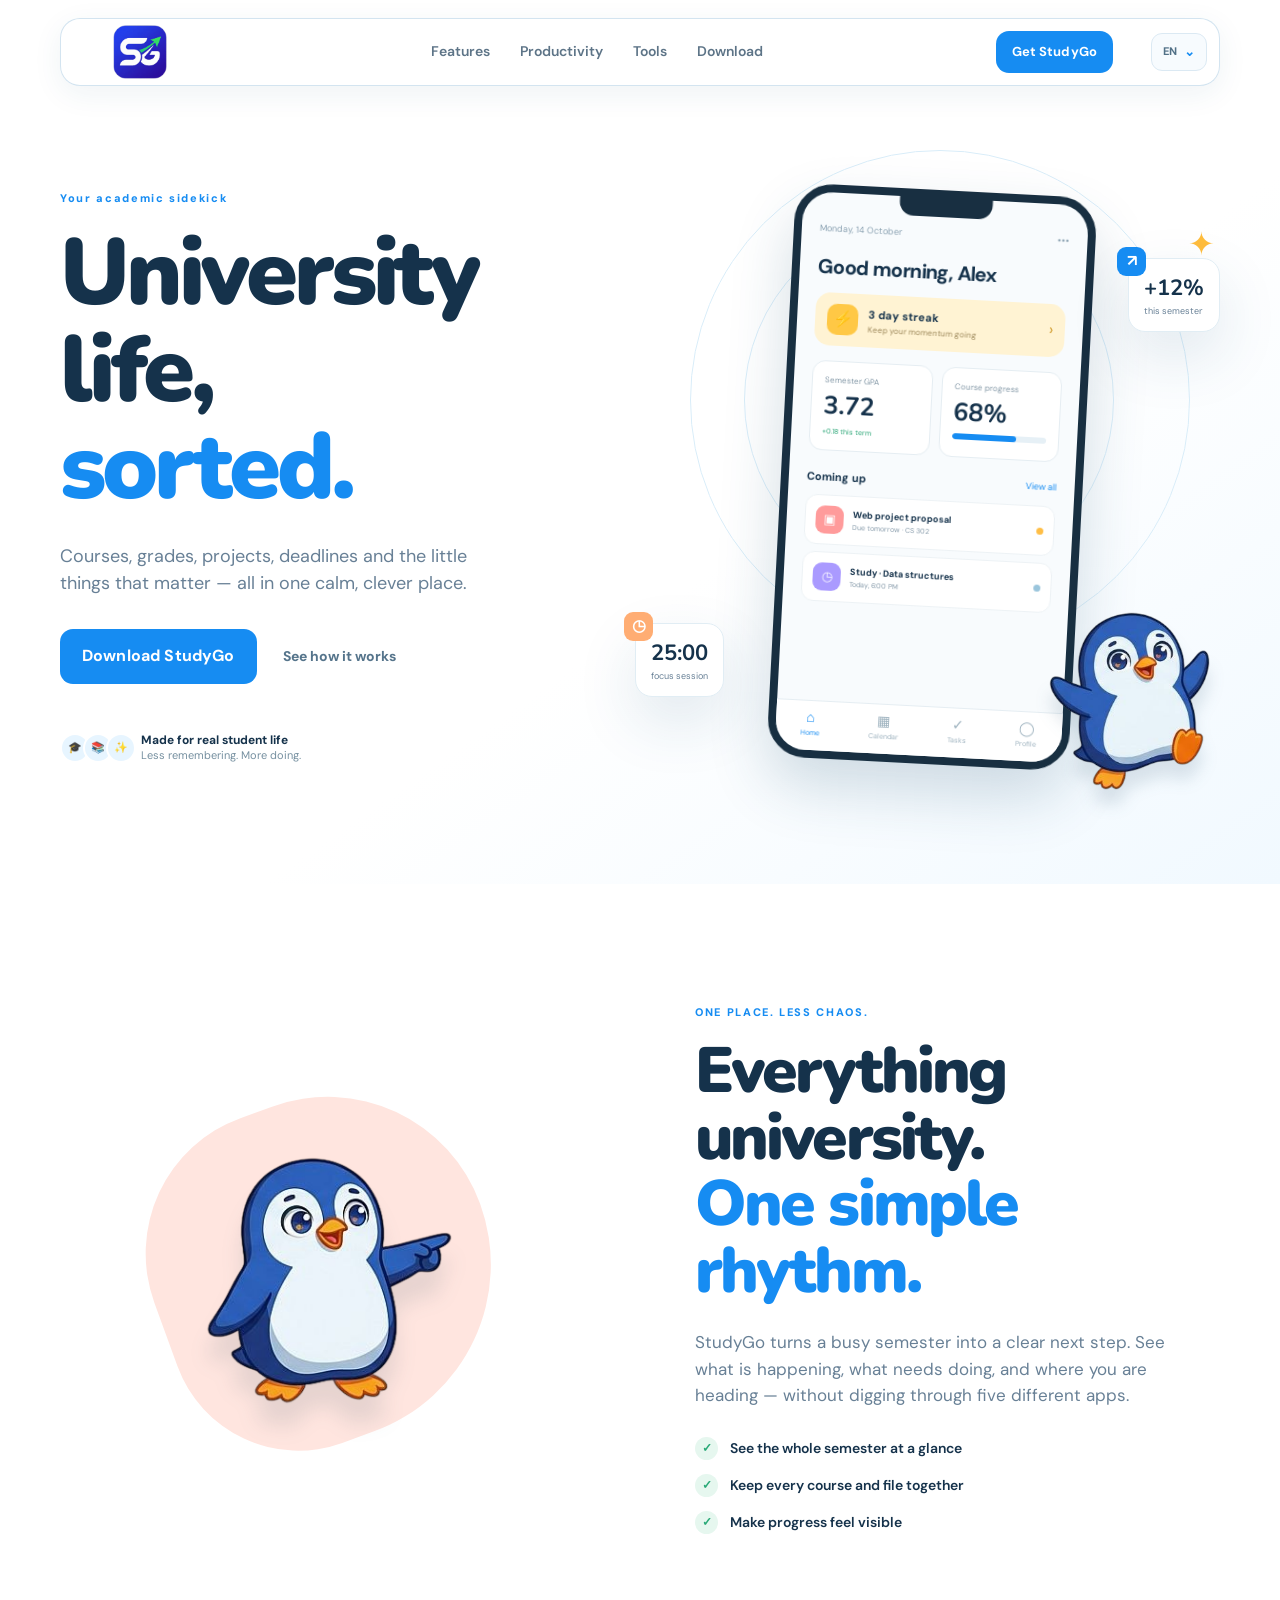
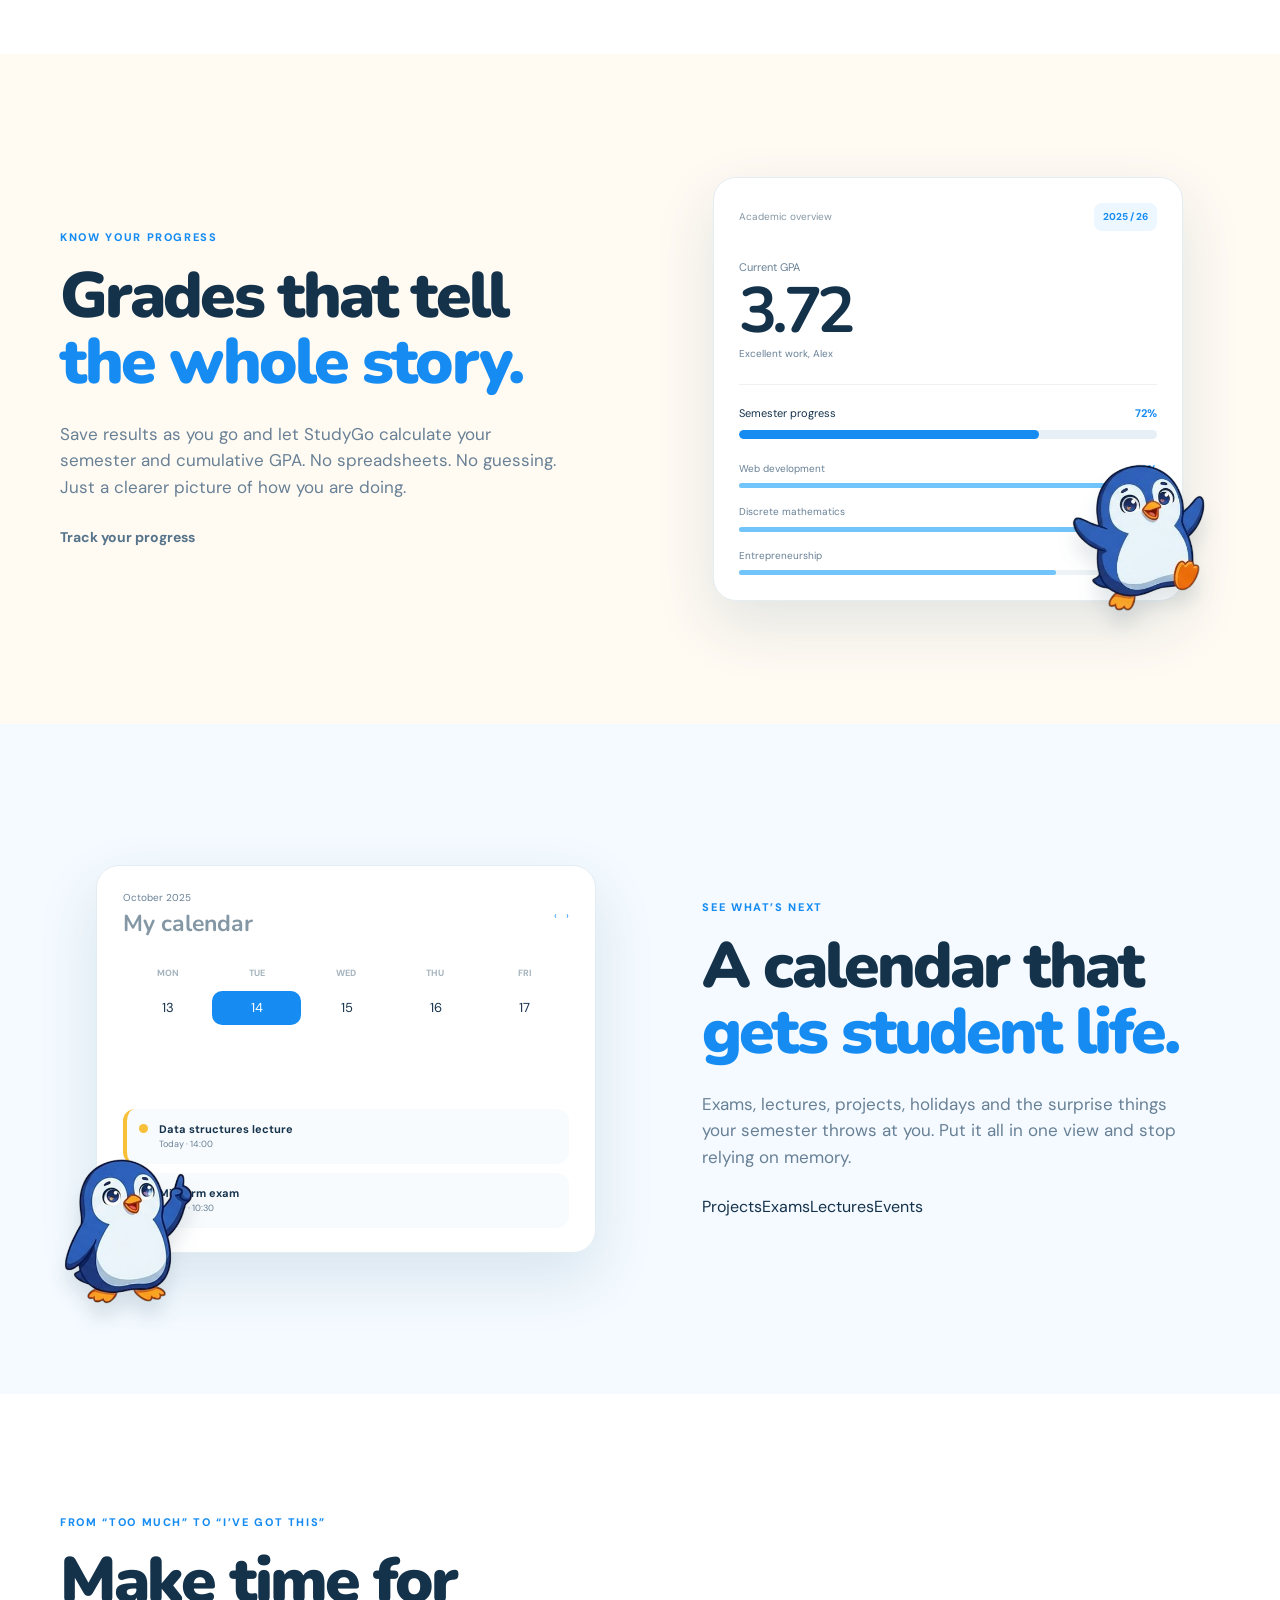
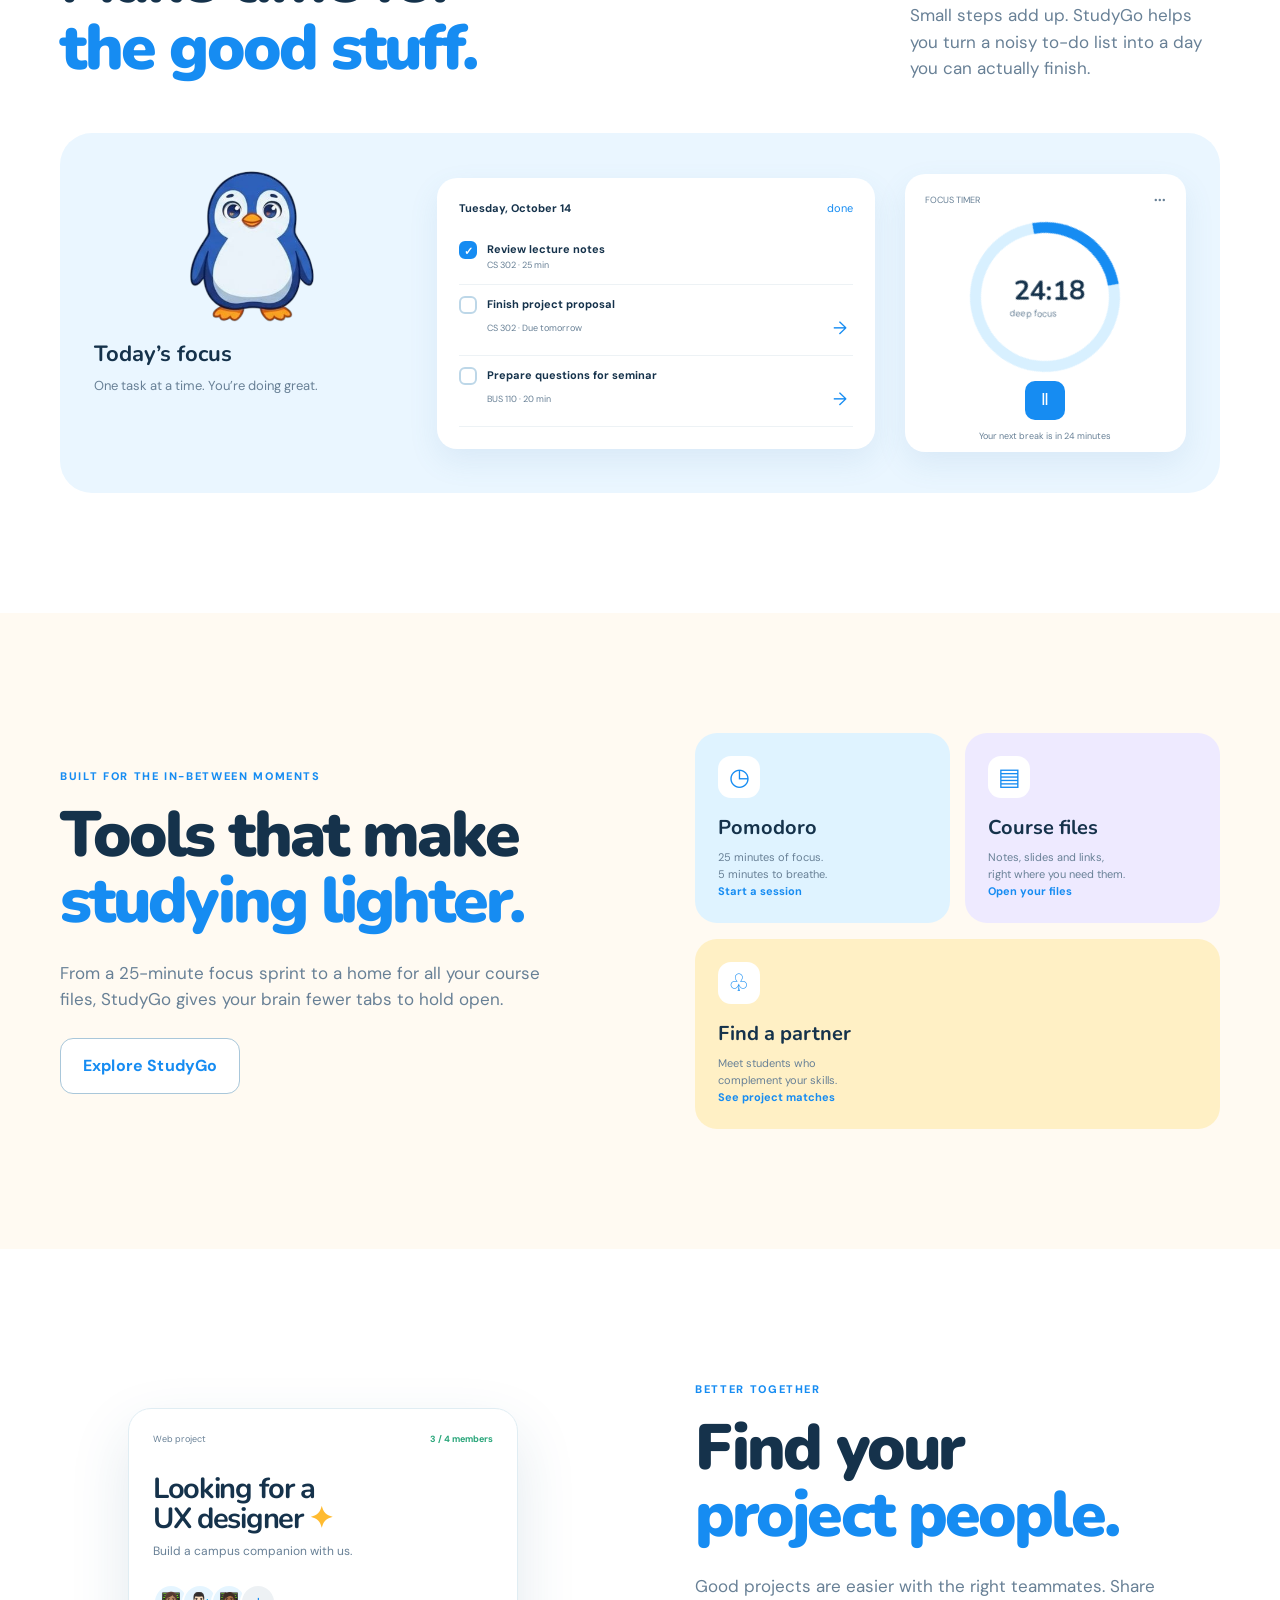
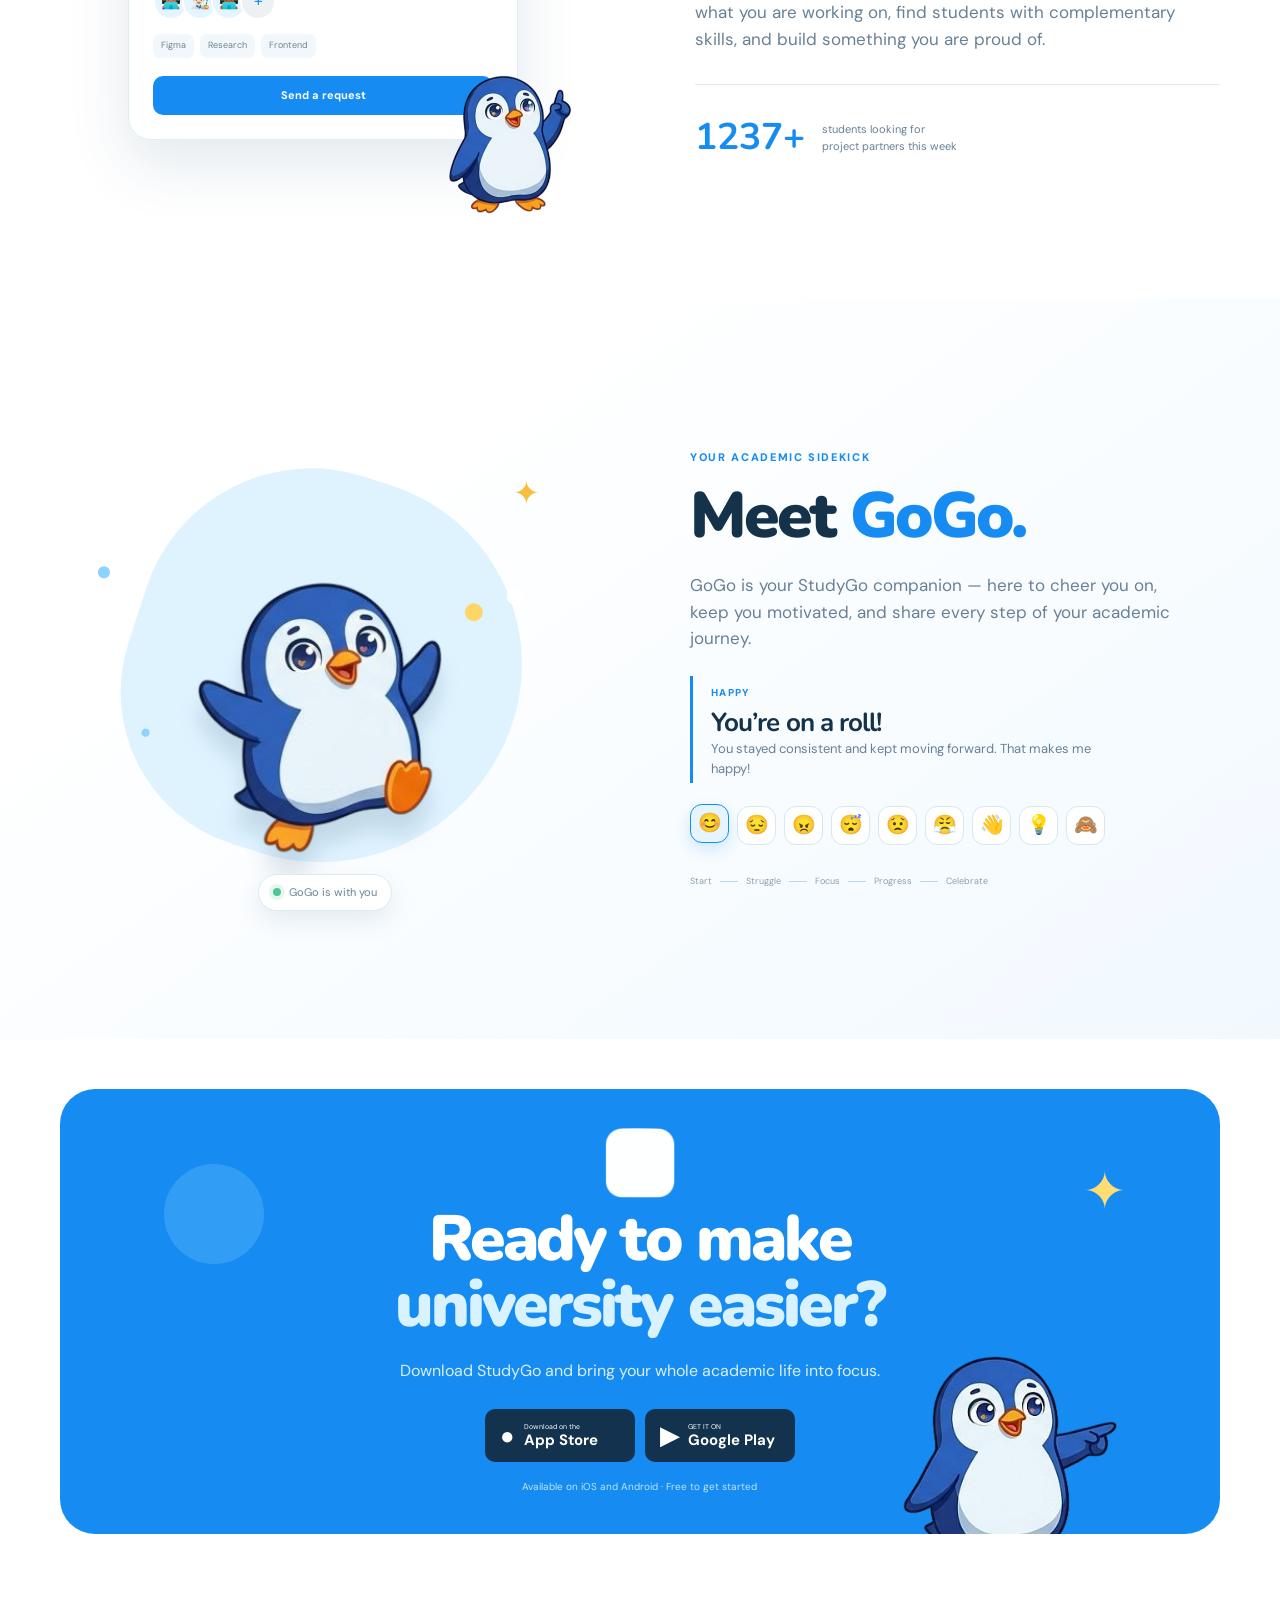
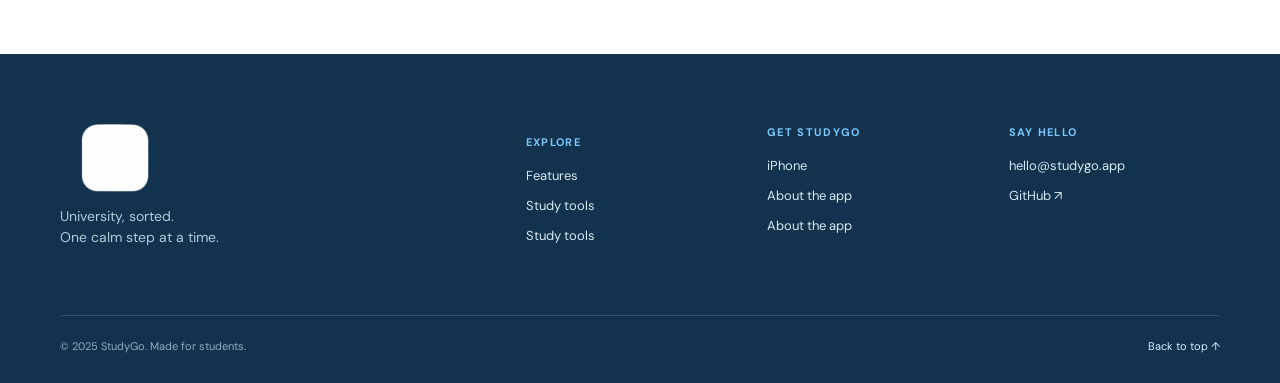
==== commit e6e93629: "Update README and index.html for improved clarity and personalization" ====
--- a/index.html
+++ b/index.html
@@ -57,7 +57,7 @@
           <div class="phone phone-hero">
             <div class="phone-notch"></div>
             <div class="app-top"><span class="app-greeting">Monday, 14 October</span><b>•••</b></div>
-            <h3>Good morning, Alex <span>👋</span></h3>
+            <h3>Good morning, M Bashir<span>👋</span></h3>
             <div class="streak"><div class="streak-icon">⚡</div><div><strong>3 day streak</strong><small>Keep your momentum going</small></div><span class="mini-arrow">›</span></div>
             <div class="app-stat-row"><div><small>Semester GPA</small><strong data-counter="3.72" data-decimals="2">0</strong><span class="positive">+0.18 this term</span></div><div><small>Course progress</small><strong data-counter="68" data-suffix="%">0</strong><div class="tiny-progress"><i data-progress="68"></i></div></div></div>
             <div class="app-section-title"><strong>Coming up</strong><a href="#">View all</a></div>
@@ -140,11 +140,11 @@
     </section>
 
     <section class="download section-pad" id="download">
-      <div class="container download-box"><div class="download-shape shape-left"></div><div class="download-content reveal"><a class="download-logo-link" href="#top" aria-label="Back to StudyGo home"><img class="download-logo" src="assets/Logo.png" alt="StudyGo logo"></a><h2>Ready to make<br><span>university easier?</span></h2><p>Download StudyGo and bring your whole academic life into focus.</p><div class="store-buttons"><a href="#" class="store-button" aria-label="Download on the App Store"><b>●</b><span><small>Download on the</small>App Store</span></a><a href="#" class="store-button" aria-label="Get it on Google Play"><b>▶</b><span><small>GET IT ON</small>Google Play</span></a></div><small class="coming">Available on iOS and Android · Free to get started</small></div><img class="download-penguin" src="assets/Idea.png" alt="Excited StudyGo penguin mascot"><div class="download-shape shape-right">✦</div></div>
+      <div class="container download-box"><div class="download-shape shape-left"></div><div class="download-content reveal"><a class="download-logo-link" href="#top" aria-label="Back to StudyGo home"><img class="download-logo" src="assets/Logo.png" alt="StudyGo logo"></a><h2>Ready to make<br><span>university easier?</span></h2><p>Download StudyGo and bring your whole academic life into focus.</p><div class="store-buttons"><a href="https://github.com/moh-bash/StudyGO-app" target="_blank" rel="noopener noreferrer" class="store-button" aria-label="Download on the App Store"><b>●</b><span><small>Download on the</small>App Store</span></a><a href="https://github.com/moh-bash/StudyGO-app" target="_blank" rel="noopener noreferrer" class="store-button" aria-label="Get it on Google Play"><b>▶</b><span><small>GET IT ON</small>Google Play</span></a></div><small class="coming">Available on iOS and Android · Free to get started</small></div><img class="download-penguin" src="assets/Idea.png" alt="Excited StudyGo penguin mascot"><div class="download-shape shape-right">✦</div></div>
     </section>
   </main>
 
-  <footer class="site-footer"><div class="container footer-grid"><div><a class="brand footer-brand" href="#top" aria-label="Back to StudyGo home"><img src="assets/Logo.png" alt="StudyGo"></img><p>University, sorted.<br>One calm step at a time.</p></div><div class="footer-links"><div><strong>Explore</strong><a href="#features">Features</a><a href="#productivity">Productivity</a><a href="#tools">Study tools</a></div><div><strong>Get StudyGo</strong><a href="#download">iPhone</a><a href="#download">Android</a><a href="#download">About the app</a></div><div><strong>Say hello</strong><a href="mailto:hello@studygo.app">hello@studygo.app</a><a href="https://github.com/moh-bash" target="_blank" rel="noopener noreferrer">GitHub ↗</a></div></div></div><div class="container footer-bottom"><span>© 2025 StudyGo. Made for students.</span><a href="#top">Back to top ↑</a></div></footer>
+  <footer class="site-footer"><div class="container footer-grid"><div><a class="brand footer-brand" href="#top" aria-label="Back to StudyGo home"><img src="assets/Logo.png" alt="StudyGo"></img><p>University, sorted.<br>One calm step at a time.</p></div><div class="footer-links"><div><strong>Explore</strong><a href="#features">Features</a><a href="#productivity">Productivity</a><a href="#tools">Study tools</a></div><div><strong>Get StudyGo</strong><a href="">iPhone</a><a href="#download">Android</a><a href="#download">About the app</a></div><div><strong>Say hello</strong><a href="mailto:hello@studygo.app">hello@studygo.app</a><a href="https://github.com/moh-bash" target="_blank" rel="noopener noreferrer">GitHub ↗</a></div></div></div><div class="container footer-bottom"><span>© 2025 StudyGo. Made for students.</span><a href="#top">Back to top ↑</a></div></footer>
   <script src="js/main.js"></script>
 </body>
 </html>
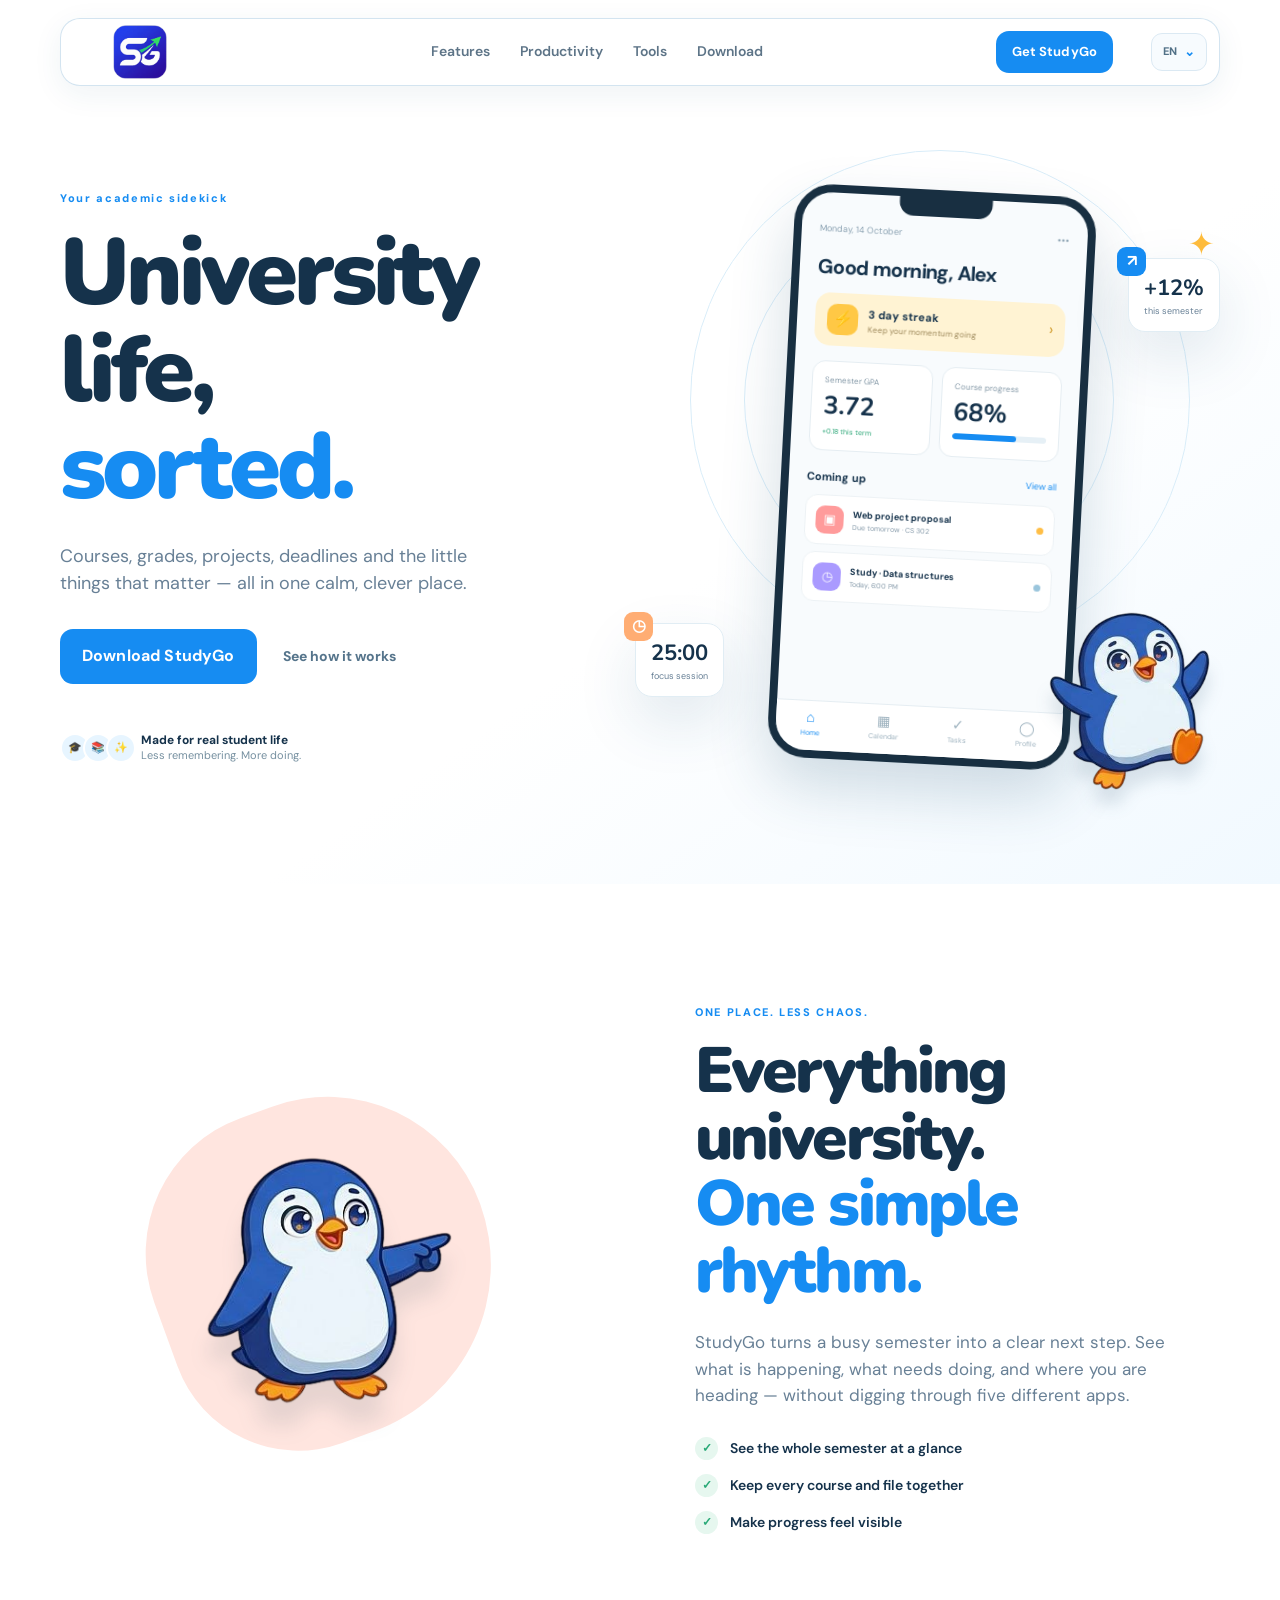
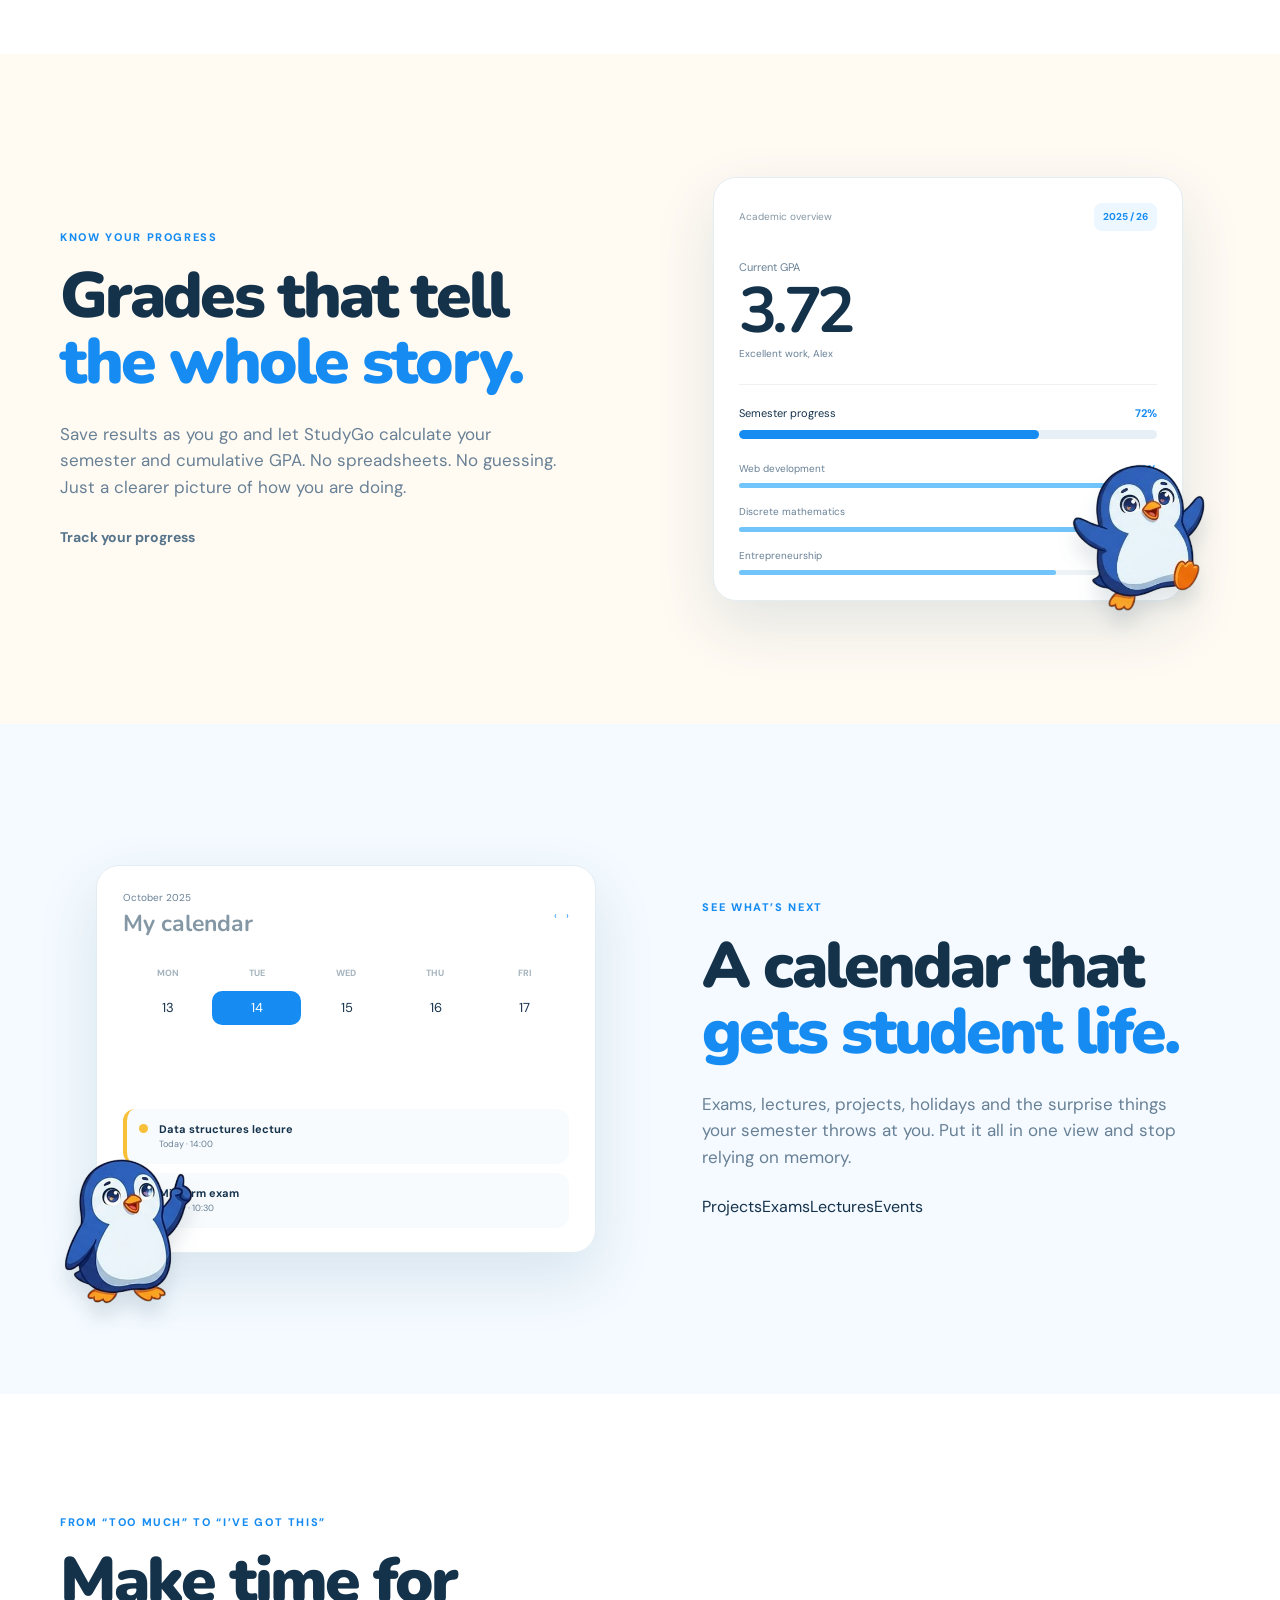
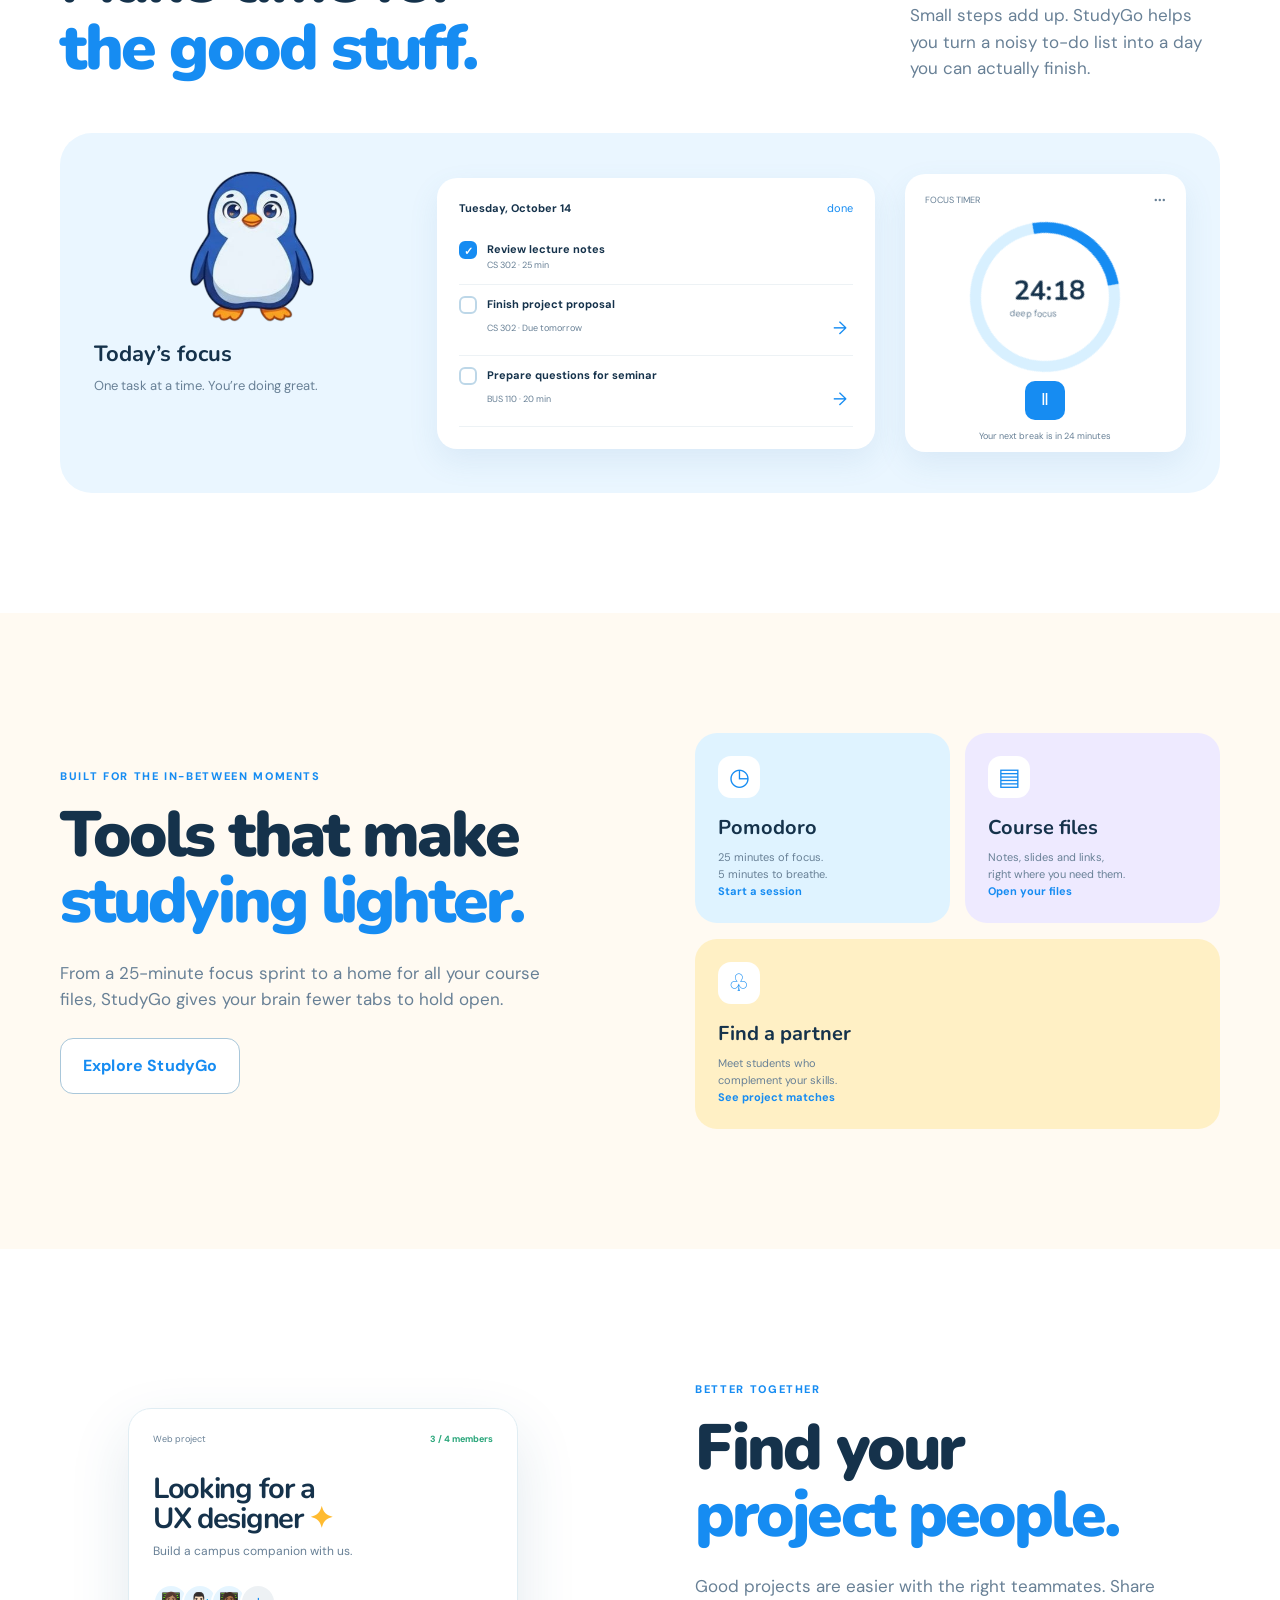
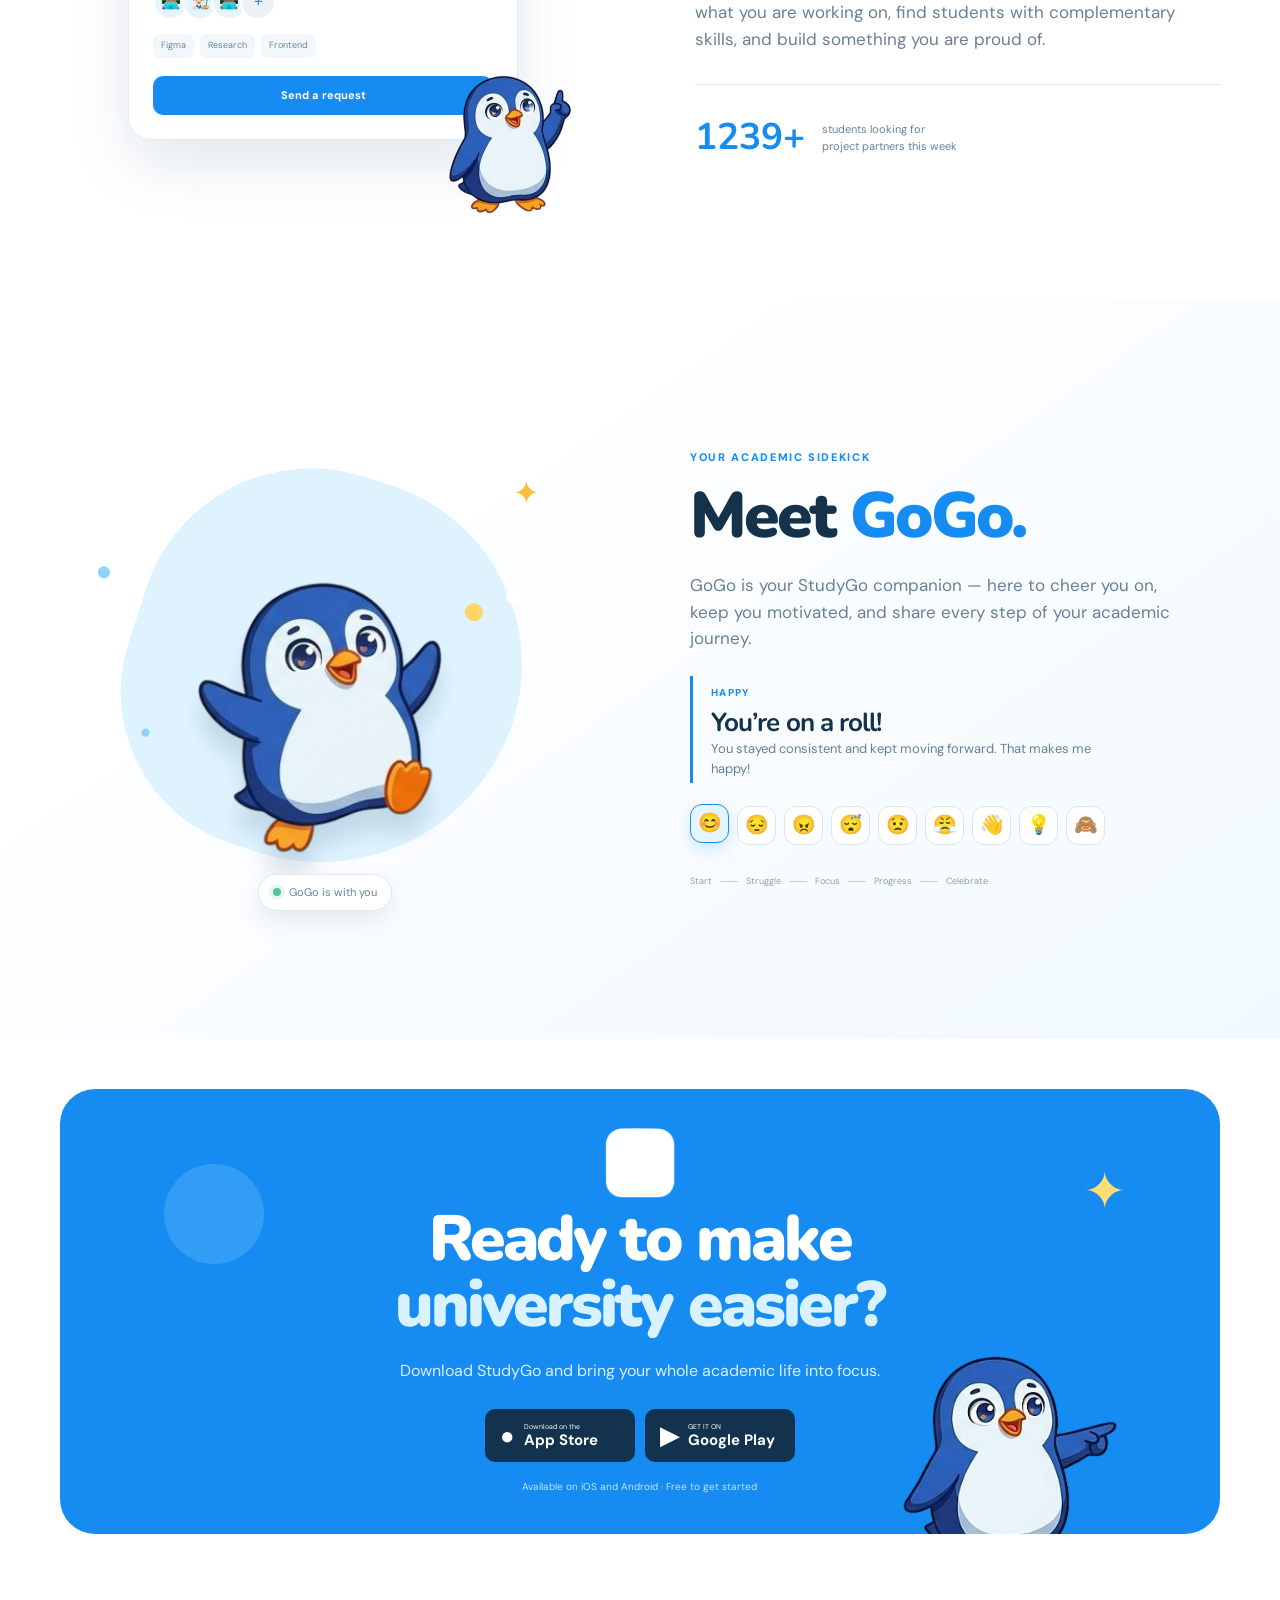
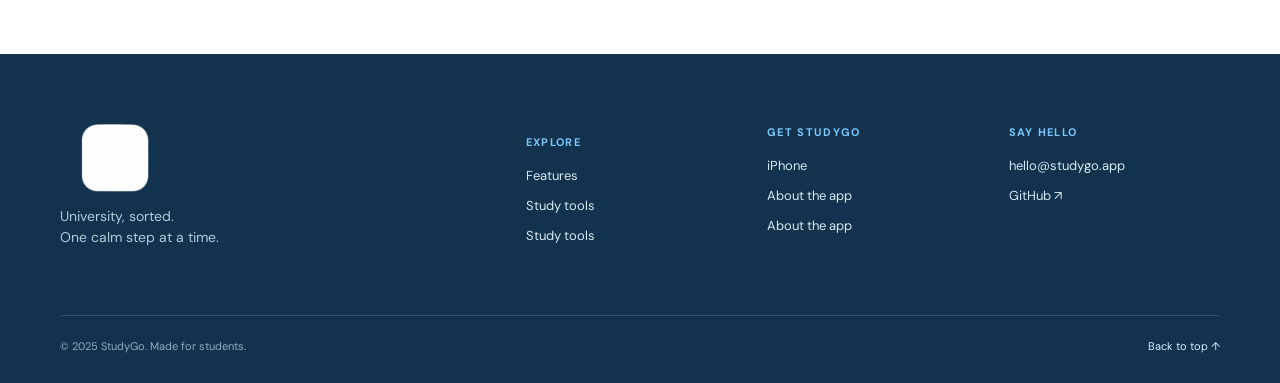
==== commit 778ebdb2: "Update Open Graph meta tags for improved sharing and visibility" ====
--- a/index.html
+++ b/index.html
@@ -7,8 +7,8 @@
   <meta property="og:title" content="StudyGo — University, sorted.">
   <meta property="og:description" content="One friendly place for everything university.">
   <meta property="og:type" content="website">
-  <meta property="og:url" content="https://studygo.app/">
-  <meta property="og:image" content="https://studygo.app/assets/Happy.png">
+  <meta property="og:url" content="https://study-go-web.vercel.app/">
+  <meta property="og:image" content="https://github.com/moh-bash/StudyGO-web/raw/main/assets/cover.png">
   <meta property="og:image:alt" content="StudyGo — University, sorted.">
   <title>StudyGo — University, sorted.</title>
   <link rel="icon" href="assets/Logo.png" type="image/x-icon">
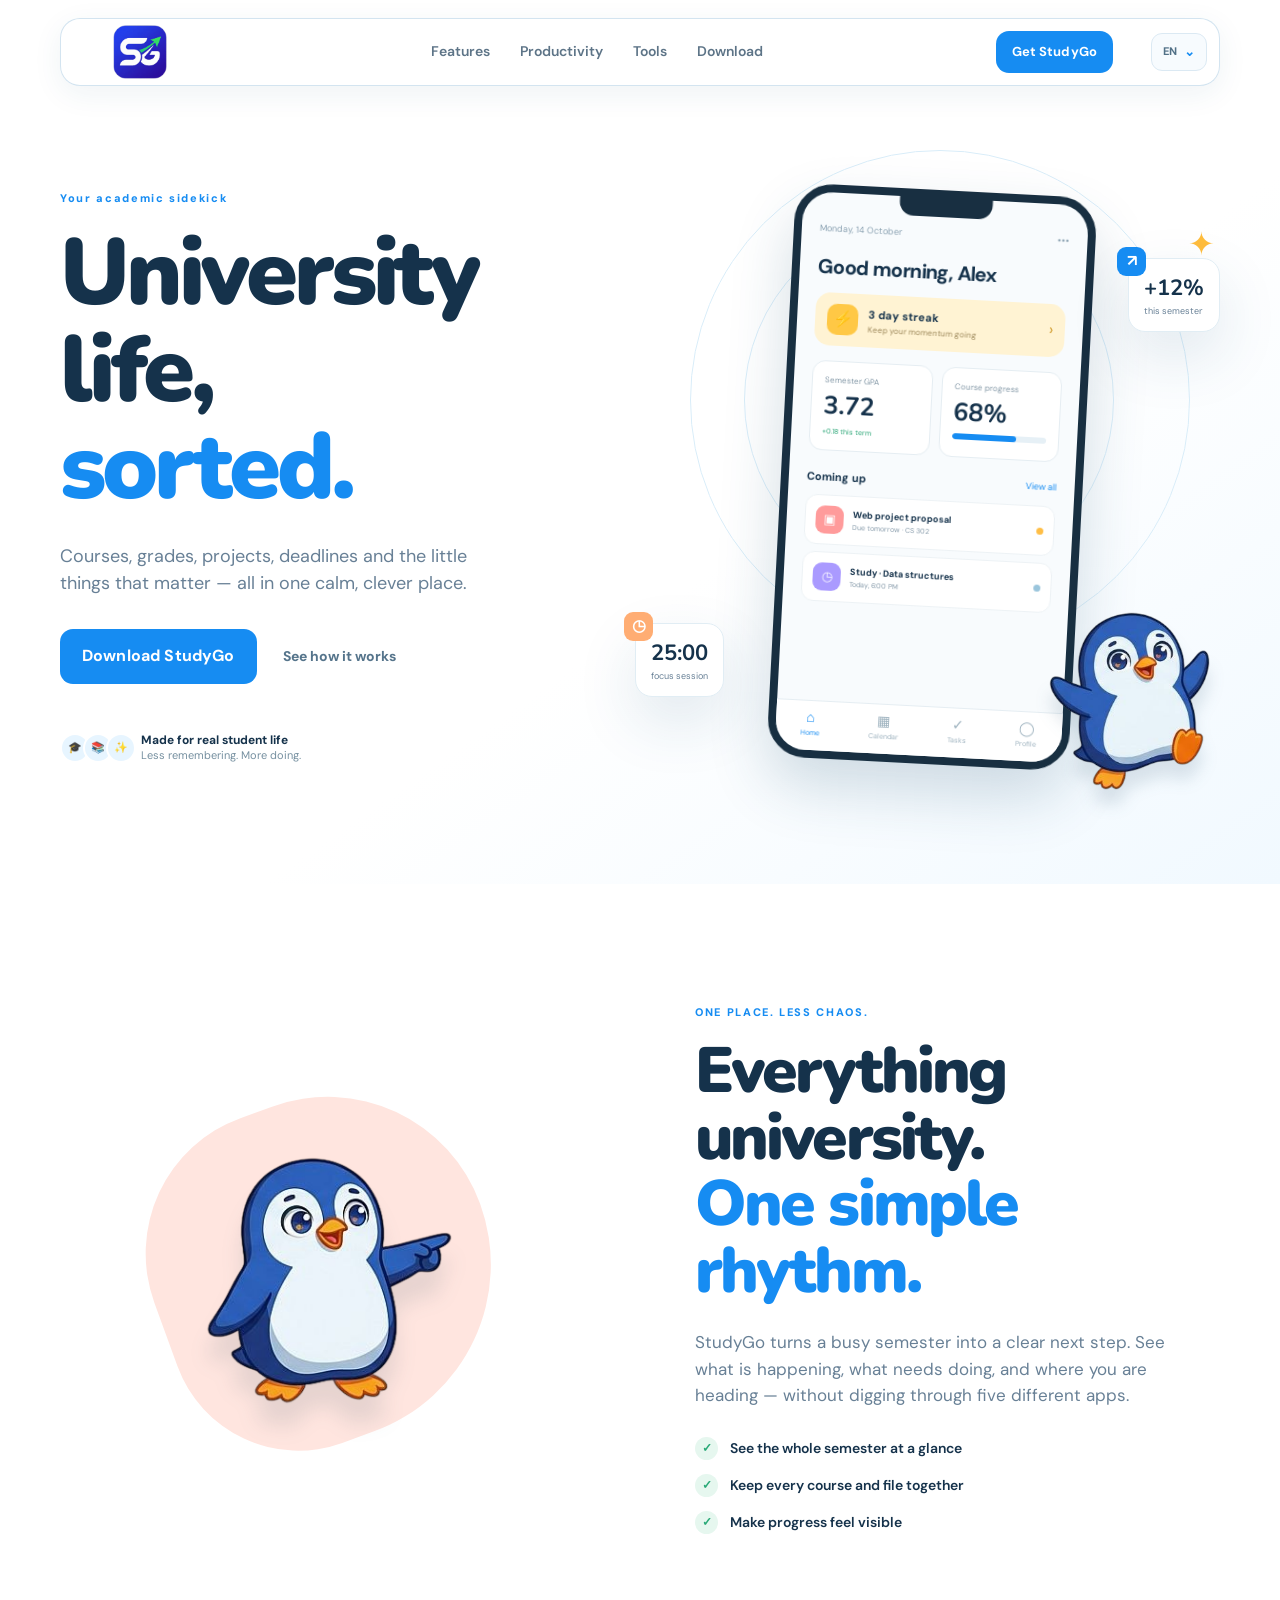
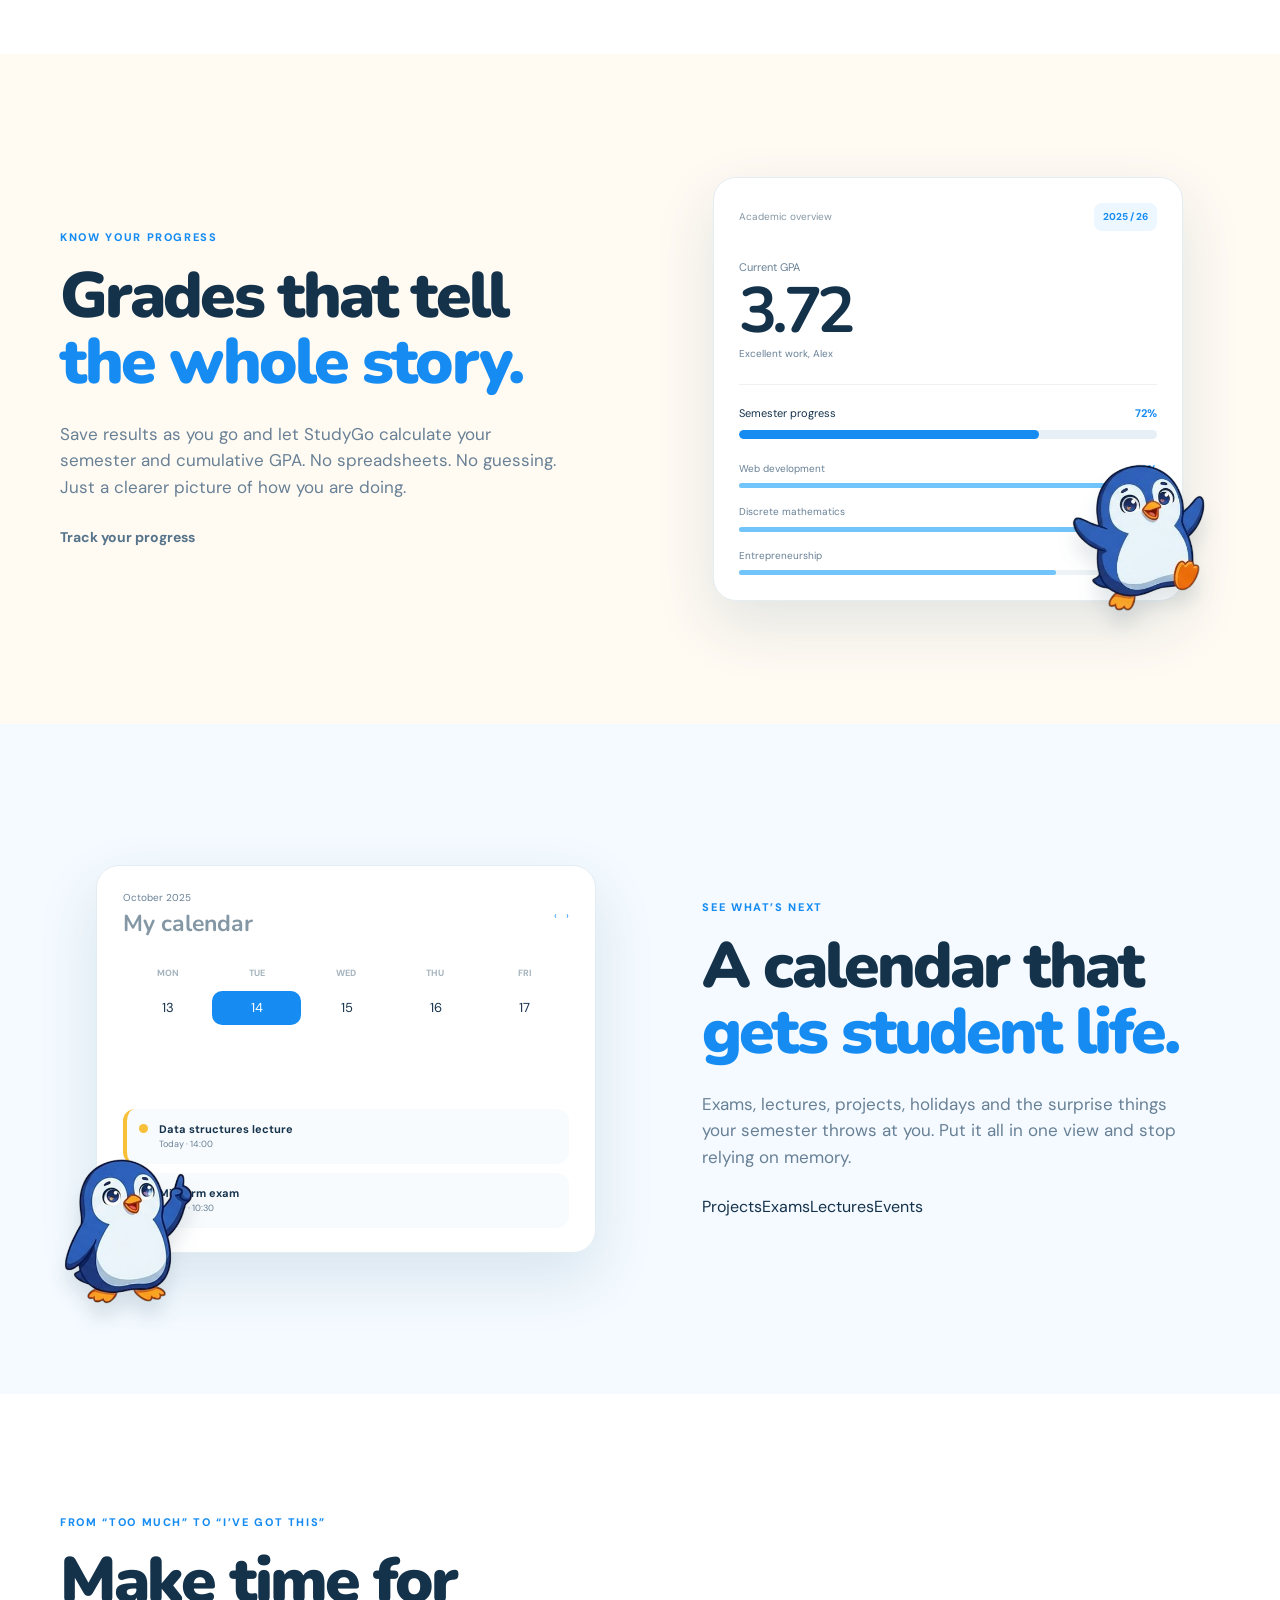
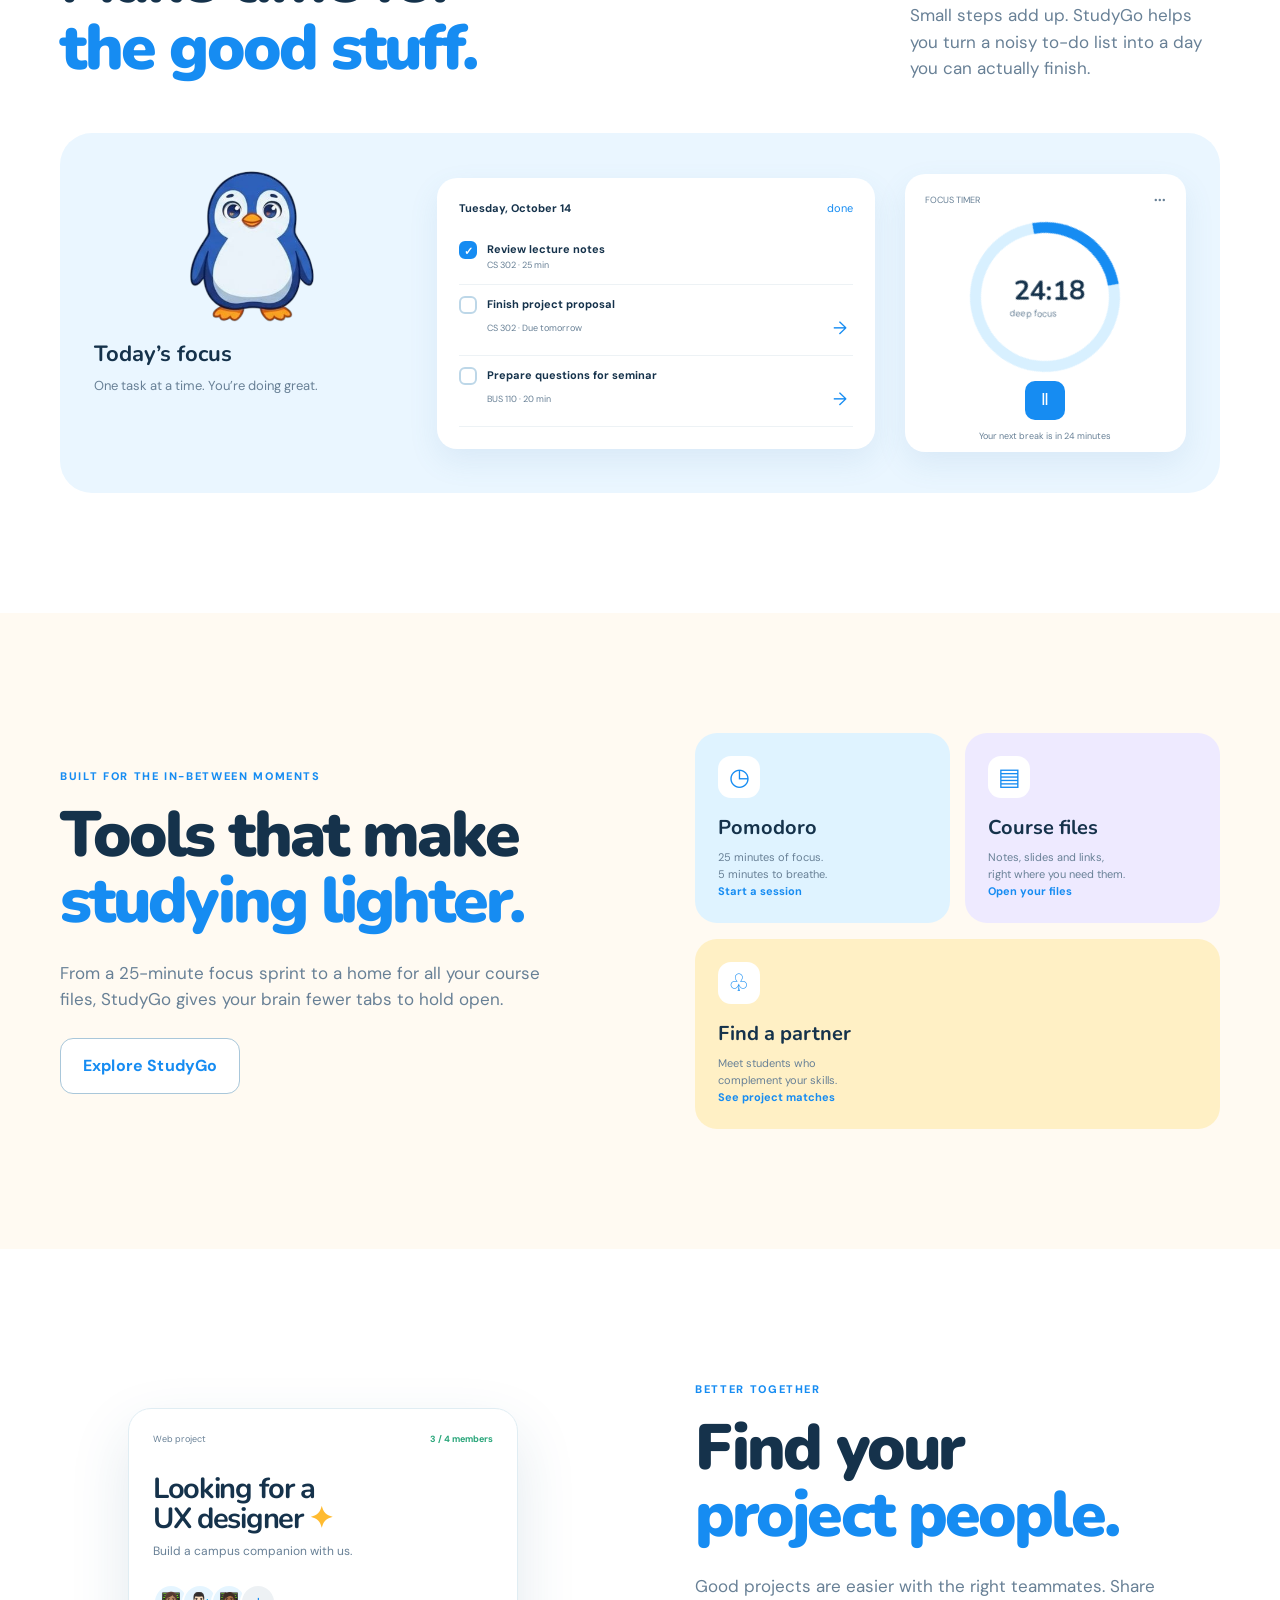
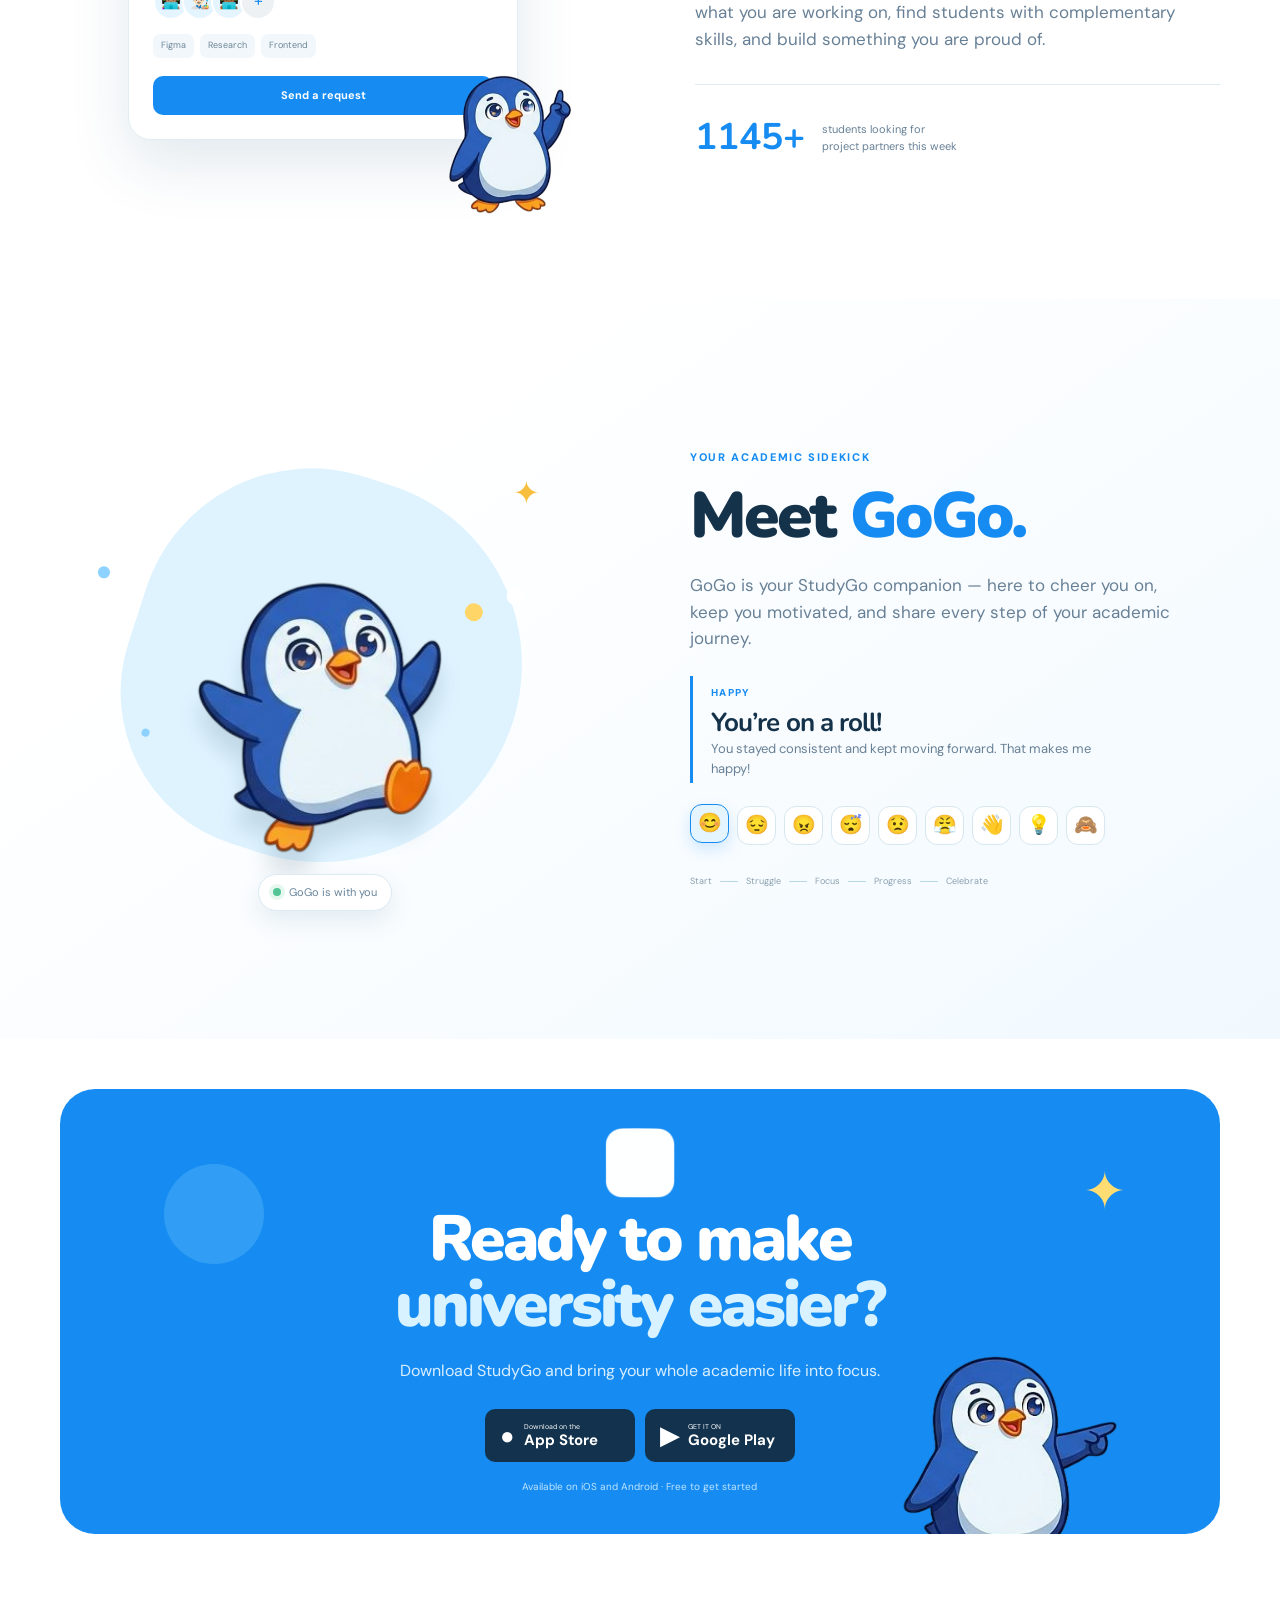
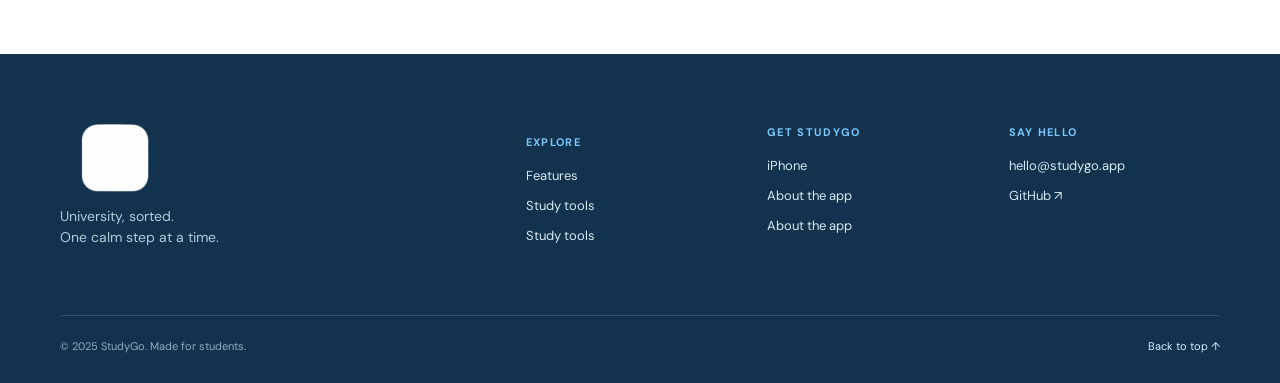
==== commit cde58261: "Enhance SEO and Open Graph meta tags for improved visibility and sharing" ====
--- a/index.html
+++ b/index.html
@@ -2,19 +2,60 @@
 <html lang="en">
 <head>
   <meta charset="UTF-8">
+
   <meta name="viewport" content="width=device-width, initial-scale=1">
-  <meta name="description" content="StudyGo keeps your university life organized — from courses and grades to projects, deadlines, files, and focused study time.">
-  <meta property="og:title" content="StudyGo — University, sorted.">
-  <meta property="og:description" content="One friendly place for everything university.">
+
+  <!-- SEO -->
+  <title>StudyGo — Organize Your University Life</title>
+
+  <meta
+    name="description"
+    content="StudyGo helps university students organize courses, grades, projects, deadlines, files, and study time in one simple place."
+  >
+
+  <meta name="robots" content="index, follow">
+
+  <link rel="canonical" href="https://study-go-web.vercel.app/">
+
+  <!-- Open Graph -->
   <meta property="og:type" content="website">
   <meta property="og:url" content="https://study-go-web.vercel.app/">
-  <meta property="og:image" content="https://github.com/moh-bash/StudyGO-web/raw/main/assets/cover.png">
-  <meta property="og:image:alt" content="StudyGo — University, sorted.">
-  <title>StudyGo — University, sorted.</title>
-  <link rel="icon" href="assets/Logo.png" type="image/x-icon">
+  <meta property="og:title" content="StudyGo — Organize Your University Life">
+  <meta
+    property="og:description"
+    content="A simple place for university students to organize courses, grades, projects, deadlines, and study time."
+  >
+  <meta
+    property="og:image"
+    content="https://github.com/moh-bash/StudyGO-web/raw/main/assets/cover.png"
+  >
+  <meta property="og:image:alt" content="StudyGo — University Student App">
+
+  <!-- Twitter / X -->
+  <meta name="twitter:card" content="summary_large_image">
+  <meta name="twitter:title" content="StudyGo — Organize Your University Life">
+  <meta
+    name="twitter:description"
+    content="Organize your courses, grades, projects, deadlines, and study time with StudyGo."
+  >
+  <meta
+    name="twitter:image"
+    content="https://github.com/moh-bash/StudyGO-web/raw/main/assets/cover.png"
+  >
+
+  <!-- Favicon -->
+  <link rel="icon" href="assets/Logo.png" type="image/png">
+
+  <!-- Fonts -->
   <link rel="preconnect" href="https://fonts.googleapis.com">
   <link rel="preconnect" href="https://fonts.gstatic.com" crossorigin>
-  <link href="https://fonts.googleapis.com/css2?family=DM+Sans:wght@400;500;600;700&family=IBM+Plex+Sans+Arabic:wght@400;500;600;700&family=Nunito:wght@700;800;900&display=swap" rel="stylesheet">
+
+  <link
+    href="https://fonts.googleapis.com/css2?family=DM+Sans:wght@400;500;600;700&family=IBM+Plex+Sans+Arabic:wght@400;500;600;700&family=Nunito:wght@700;800;900&display=swap"
+    rel="stylesheet"
+  >
+
+  <!-- Styles -->
   <link rel="stylesheet" href="css/styles.css">
 </head>
 <body>
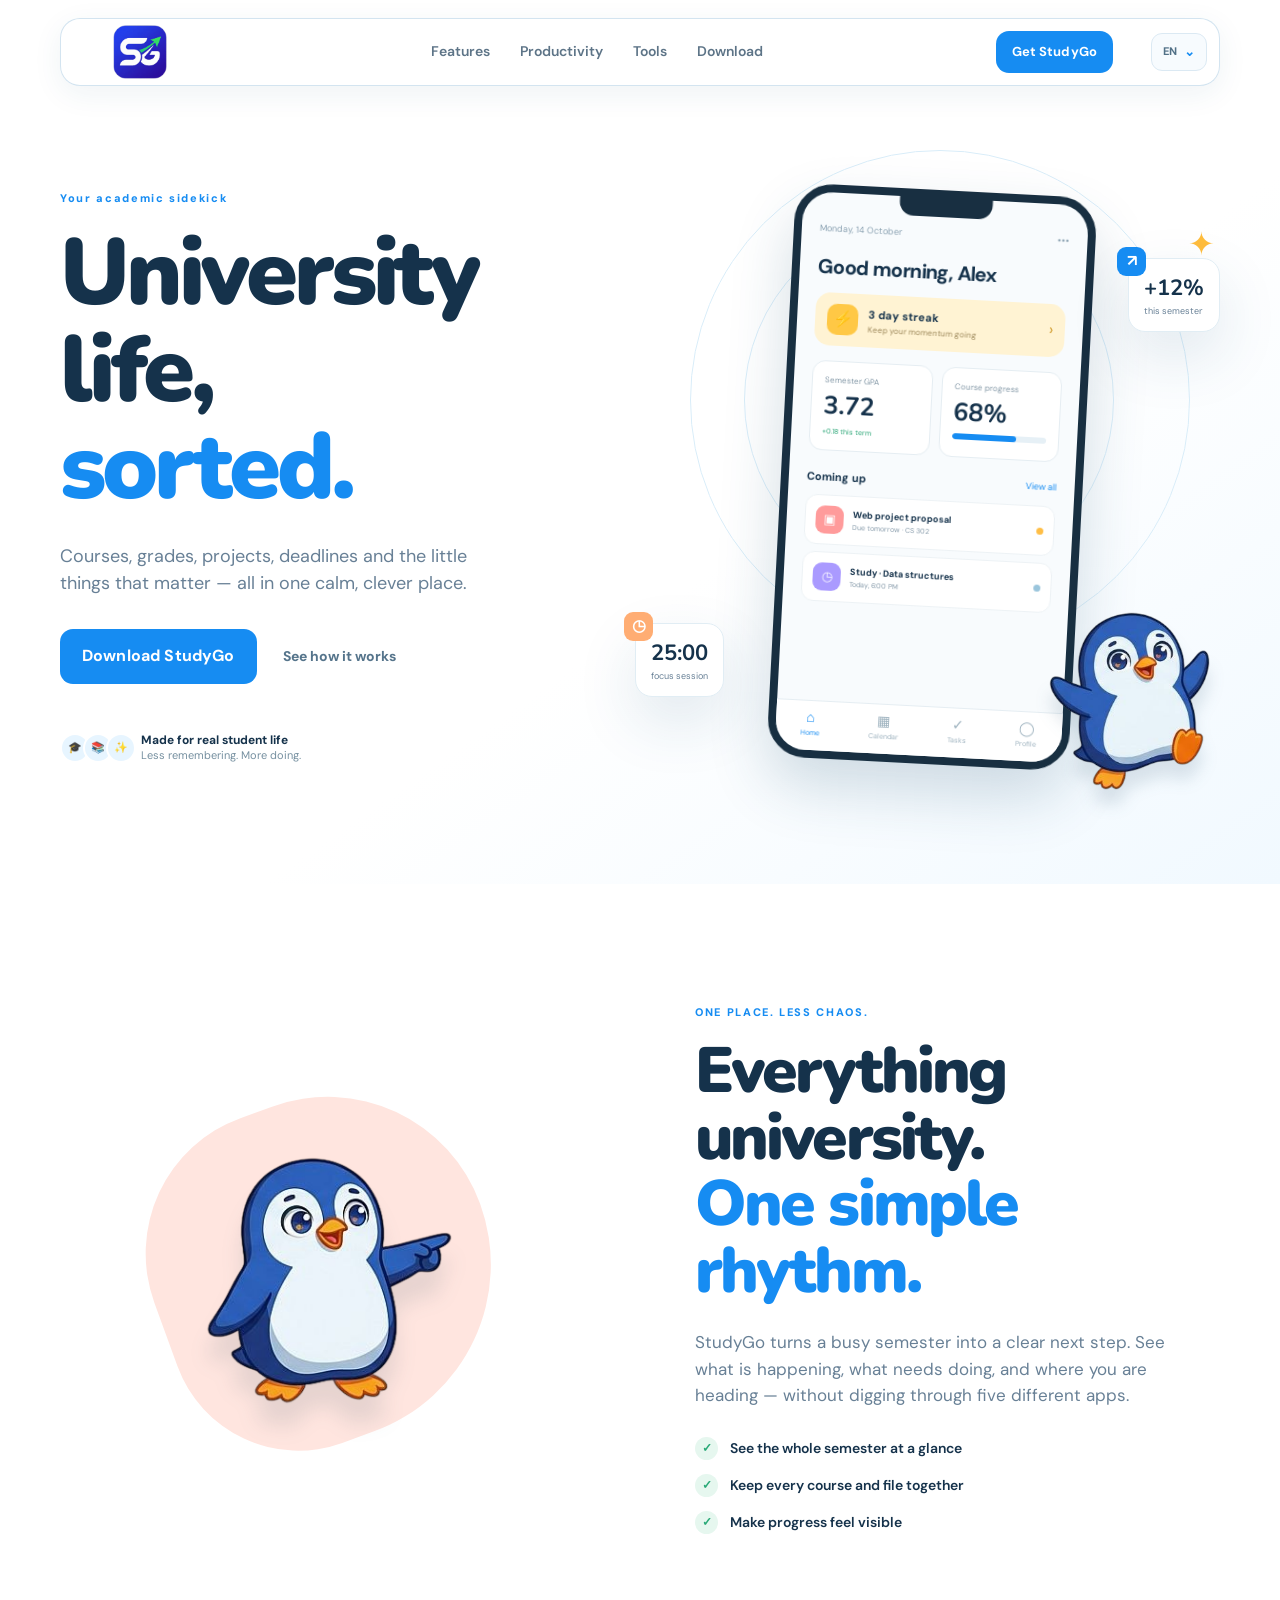
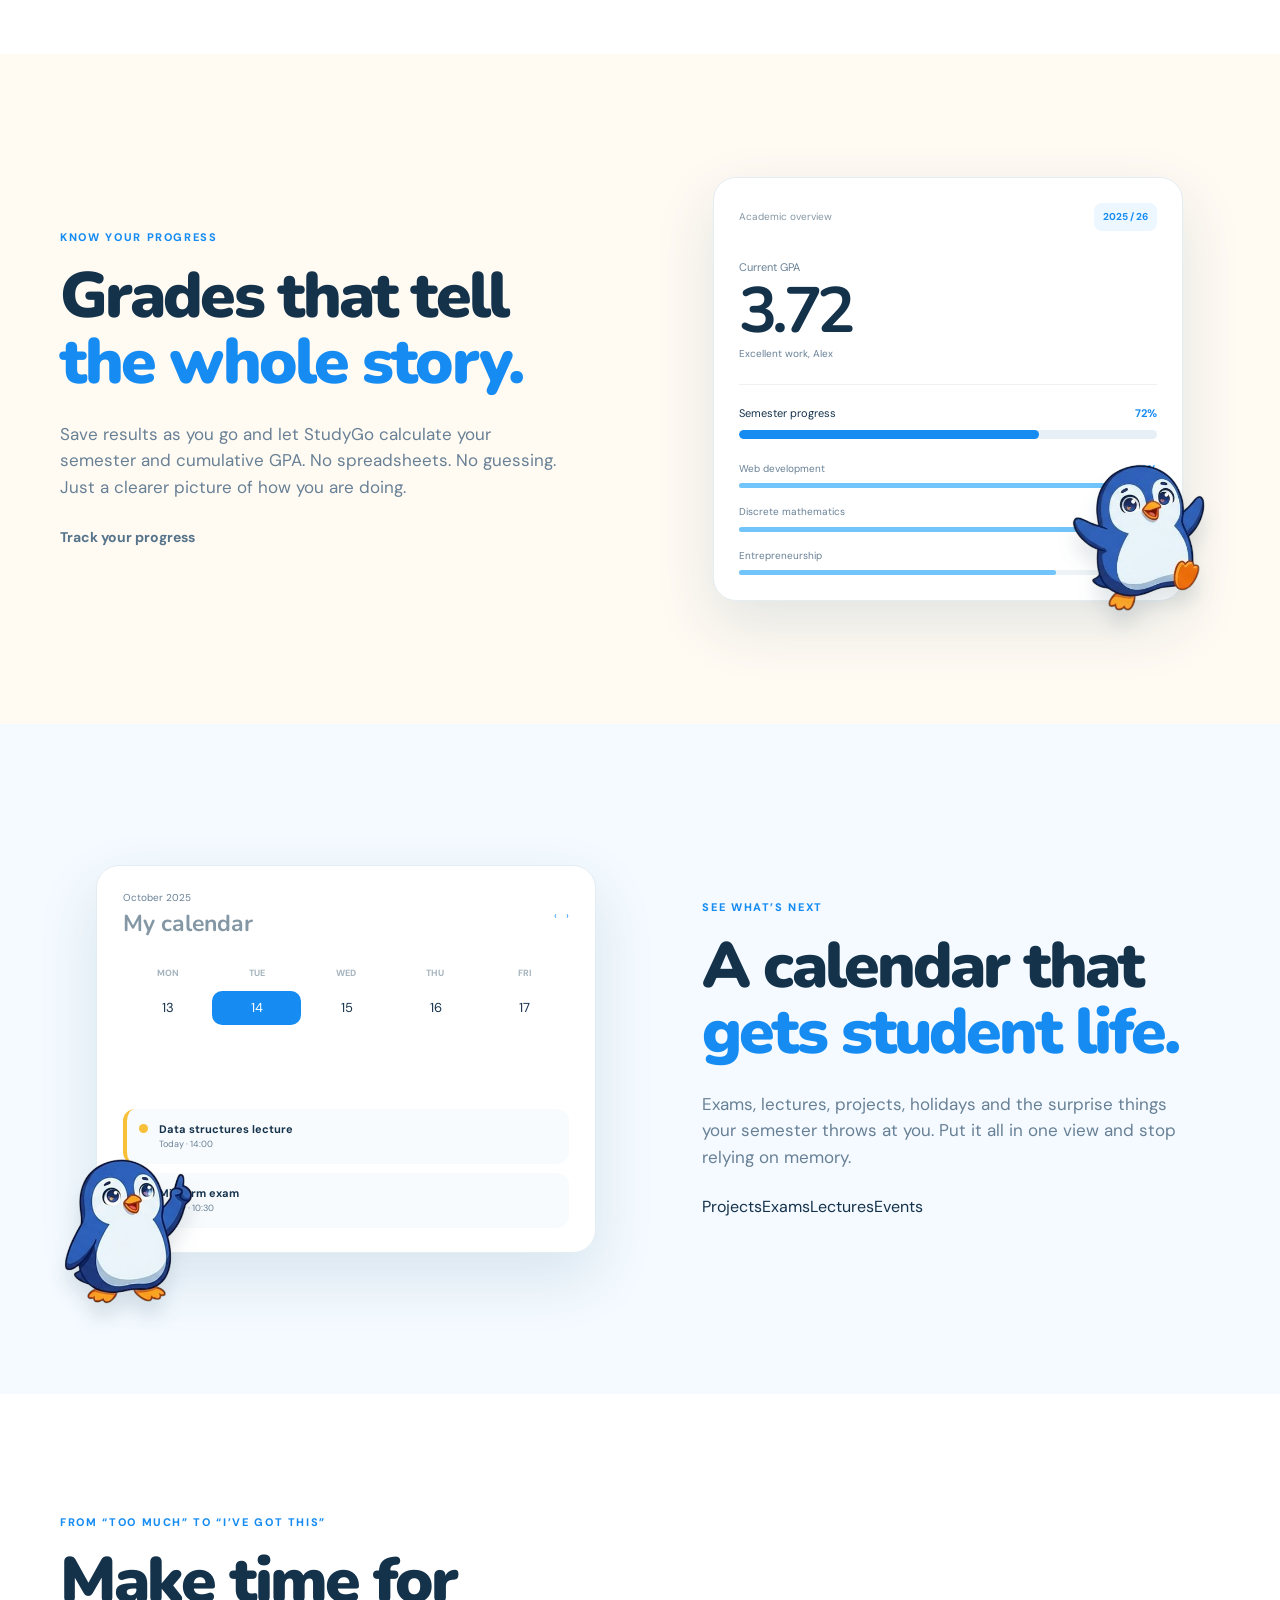
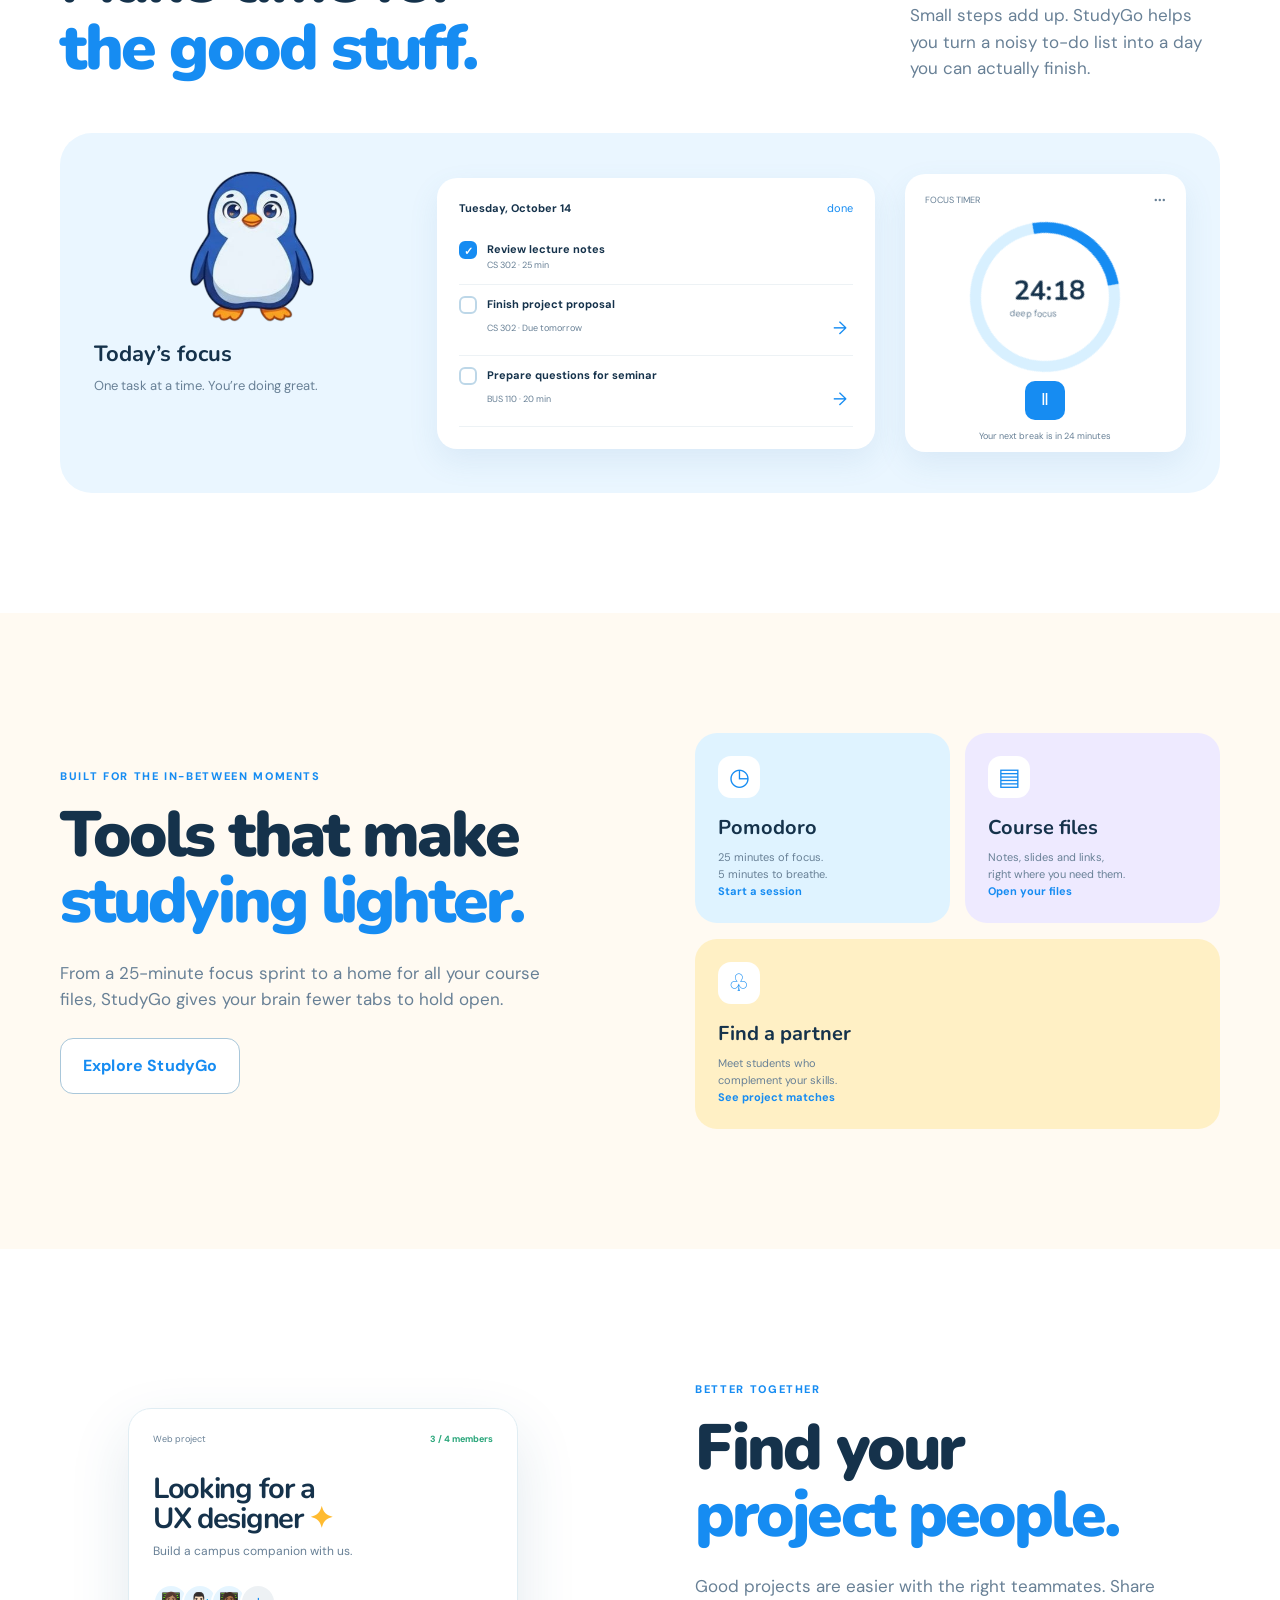
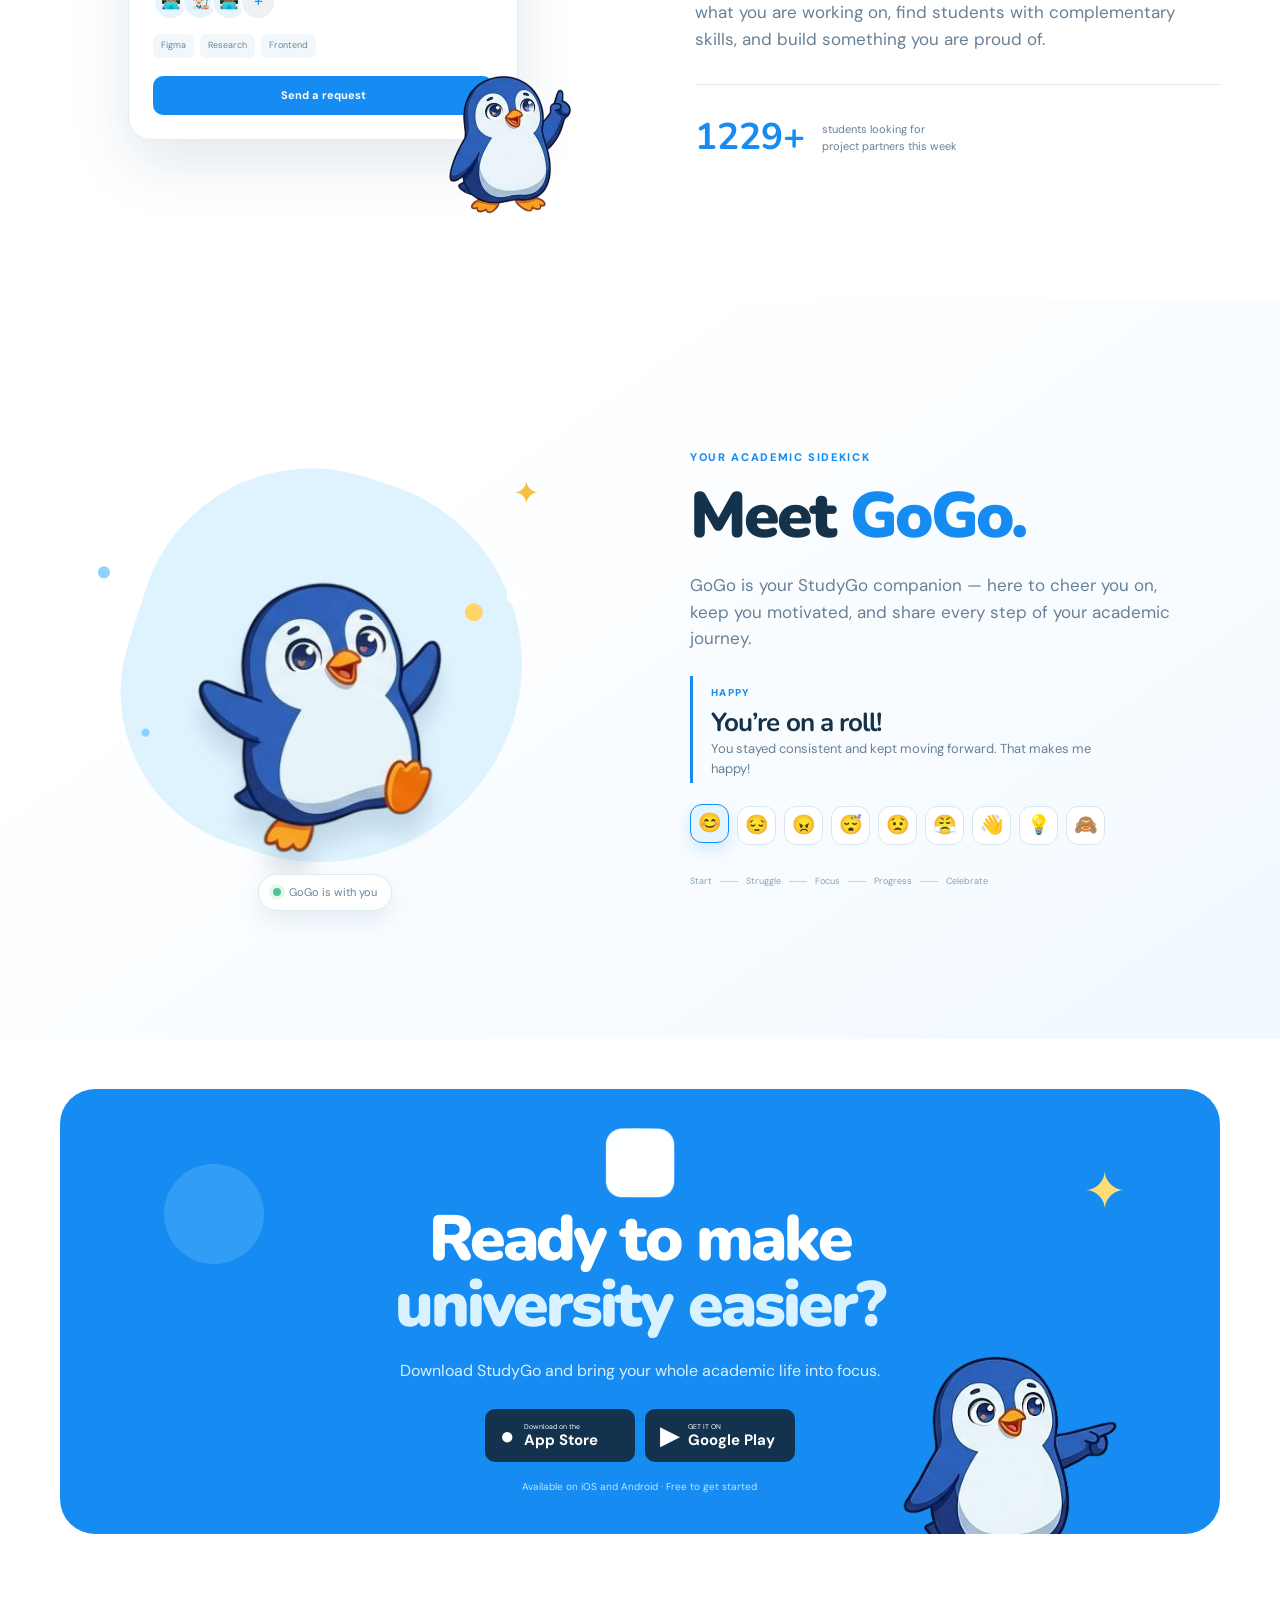
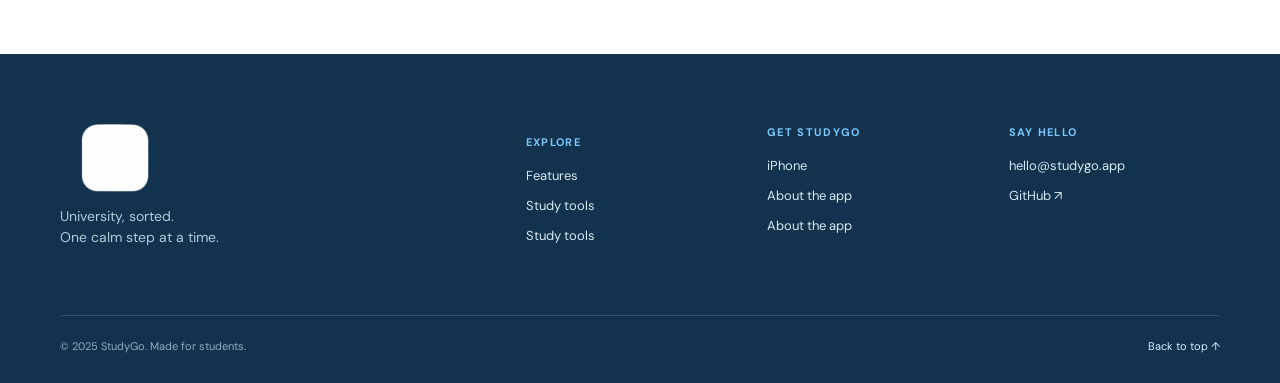
==== commit fa13ca9e: "name" ====
--- a/index.html
+++ b/index.html
@@ -123,7 +123,7 @@
     <section class="feature-section grades section-pad" data-motion-section>
       <div class="container feature-grid">
         <div class="feature-copy reveal"><div class="section-kicker">KNOW YOUR PROGRESS</div><h2>Grades that tell<br><span>the whole story.</span></h2><p>Save results as you go and let StudyGo calculate your semester and cumulative GPA. No spreadsheets. No guessing. Just a clearer picture of how you are doing.</p><a class="text-link blue-link" href="#download">Track your progress <span>→</span></a></div>
-        <div class="grade-visual reveal"><div class="grade-sheet"><div class="sheet-top"><span>Academic overview</span><b>2025 / 26</b></div>        <div class="big-grade"><span>Current GPA</span><strong data-counter="3.72" data-decimals="2">0</strong><small>Excellent work, Alex <i>✦</i></small></div><div class="bar-label"><span>Semester progress</span><b data-counter="72" data-suffix="%">0</b></div><div class="long-bar"><i data-progress="72"></i></div><div class="course-bars"><div><span><b>CS 302</b> Web development</span><strong data-counter="92" data-suffix="%">0</strong><i><em data-progress="92"></em></i></div><div><span><b>MATH 204</b> Discrete mathematics</span><strong data-counter="84" data-suffix="%">0</strong><i><em data-progress="84"></em></i></div><div><span><b>BUS 110</b> Entrepreneurship</span><strong data-counter="76" data-suffix="%">0</strong><i><em data-progress="76"></em></i></div></div></div><img class="section-penguin penguin-grade" src="assets/Happy.png" alt="Proud StudyGo penguin mascot"></div>
+        <div class="grade-visual reveal"><div class="grade-sheet"><div class="sheet-top"><span>Academic overview</span><b>2025 / 26</b></div>        <div class="big-grade"><span>Current GPA</span><strong data-counter="3.72" data-decimals="2">0</strong><small>Excellent work, Mohamad Bashir <i>✦</i></small></div><div class="bar-label"><span>Semester progress</span><b data-counter="72" data-suffix="%">0</b></div><div class="long-bar"><i data-progress="72"></i></div><div class="course-bars"><div><span><b>CS 302</b> Web development</span><strong data-counter="92" data-suffix="%">0</strong><i><em data-progress="92"></em></i></div><div><span><b>MATH 204</b> Discrete mathematics</span><strong data-counter="84" data-suffix="%">0</strong><i><em data-progress="84"></em></i></div><div><span><b>BUS 110</b> Entrepreneurship</span><strong data-counter="76" data-suffix="%">0</strong><i><em data-progress="76"></em></i></div></div></div><img class="section-penguin penguin-grade" src="assets/Happy.png" alt="Proud StudyGo penguin mascot"></div>
       </div>
     </section>
 
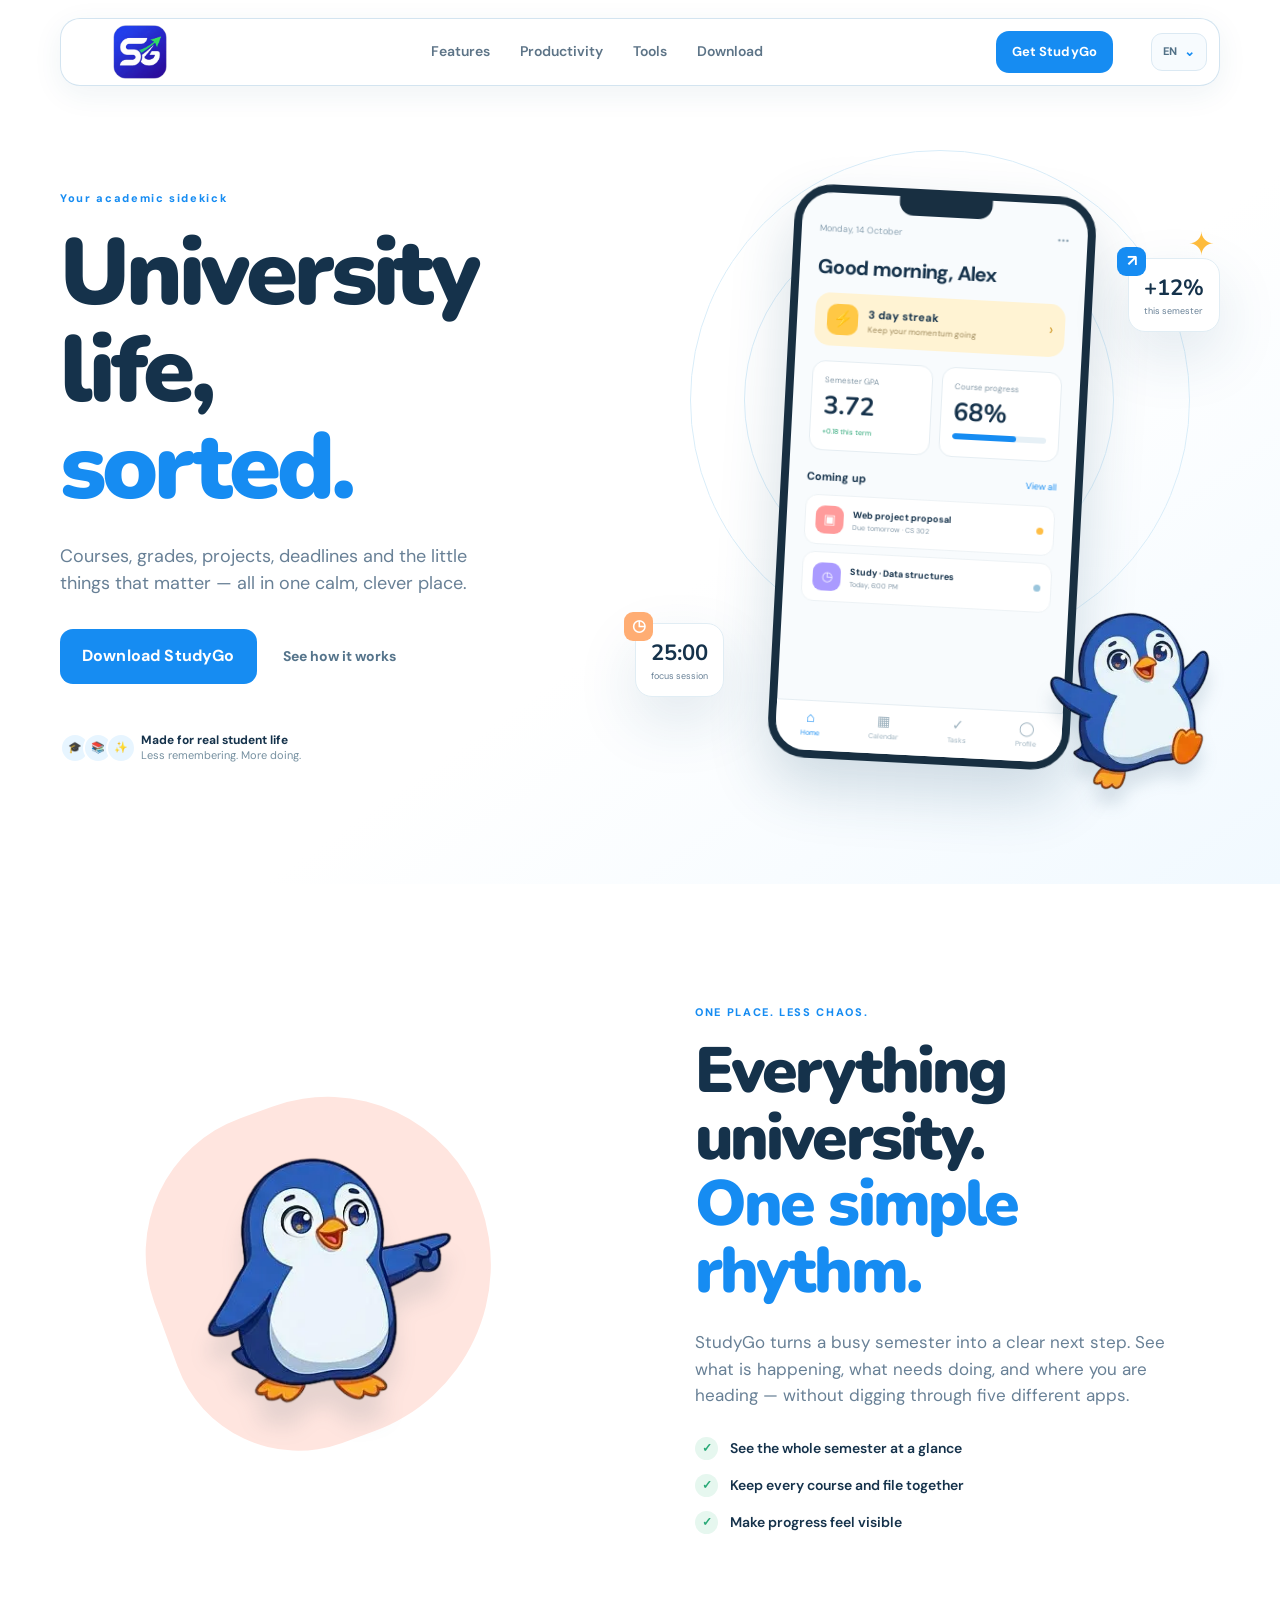
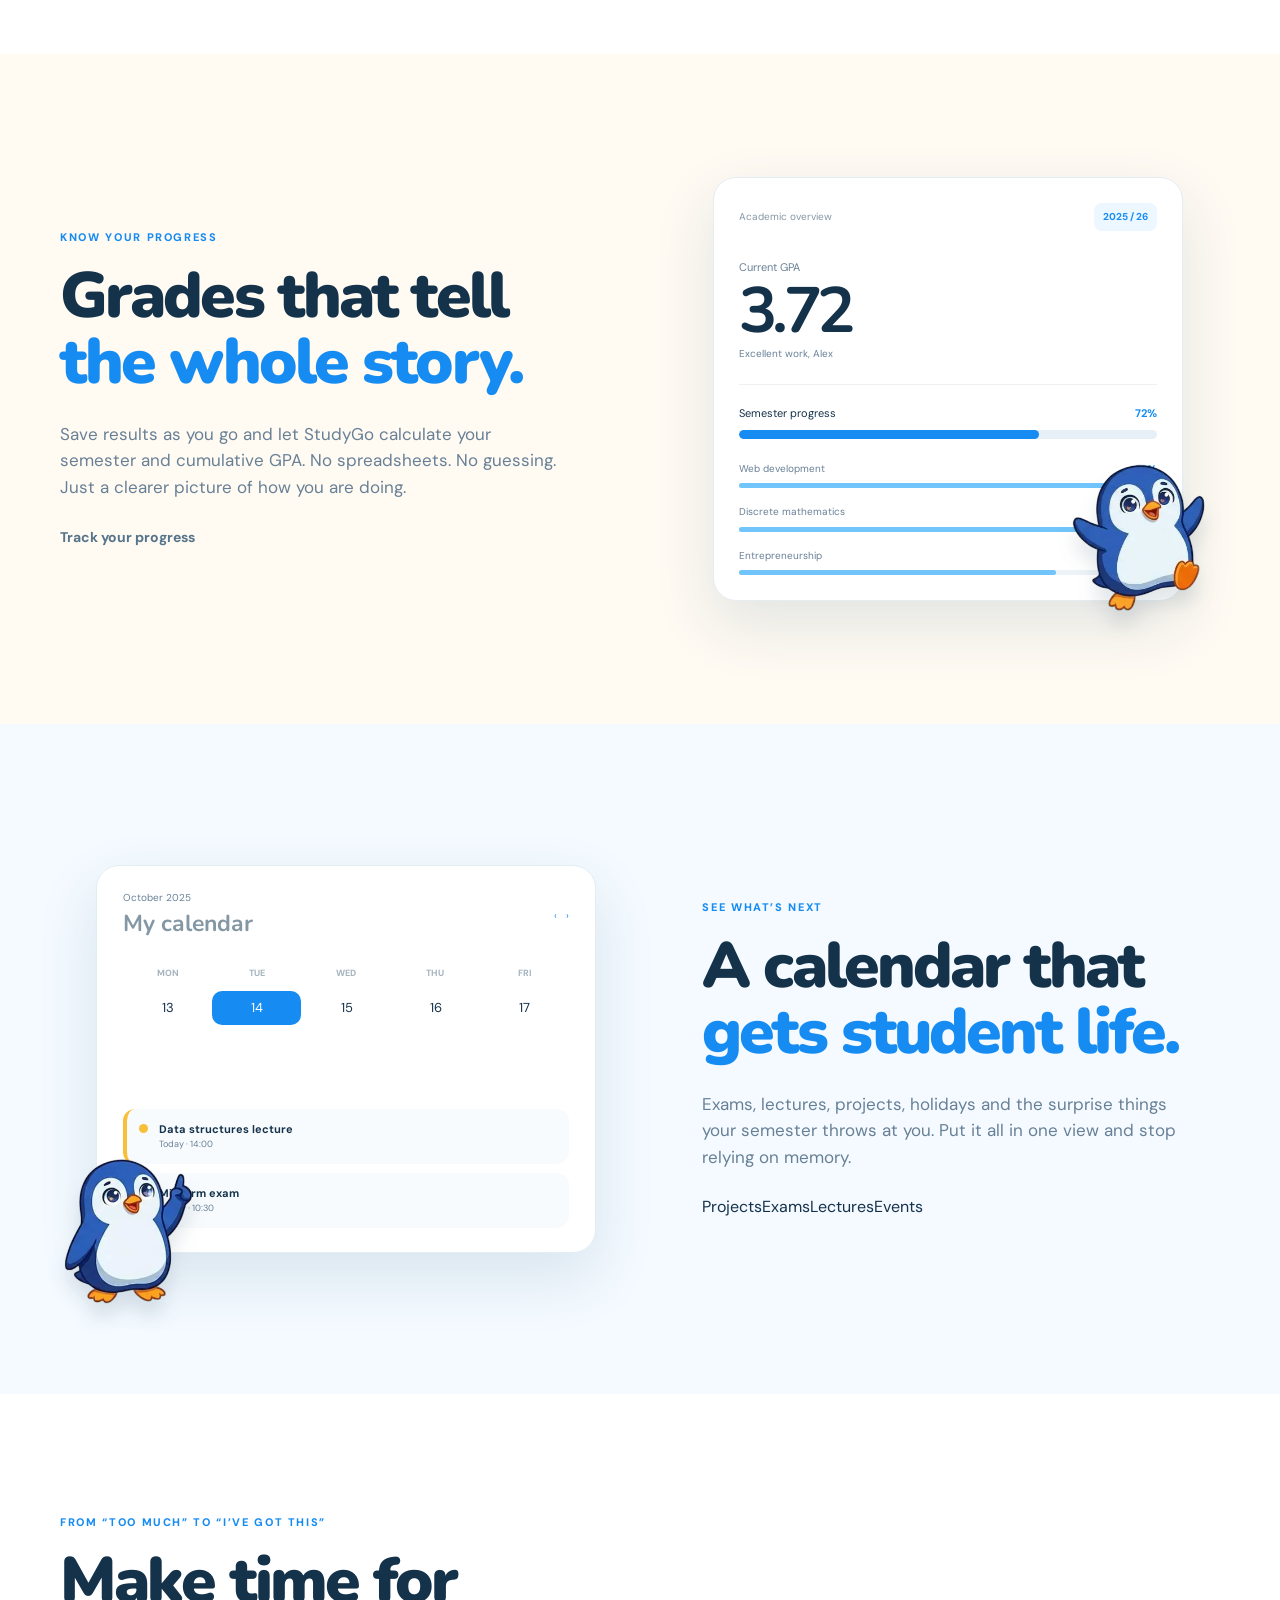
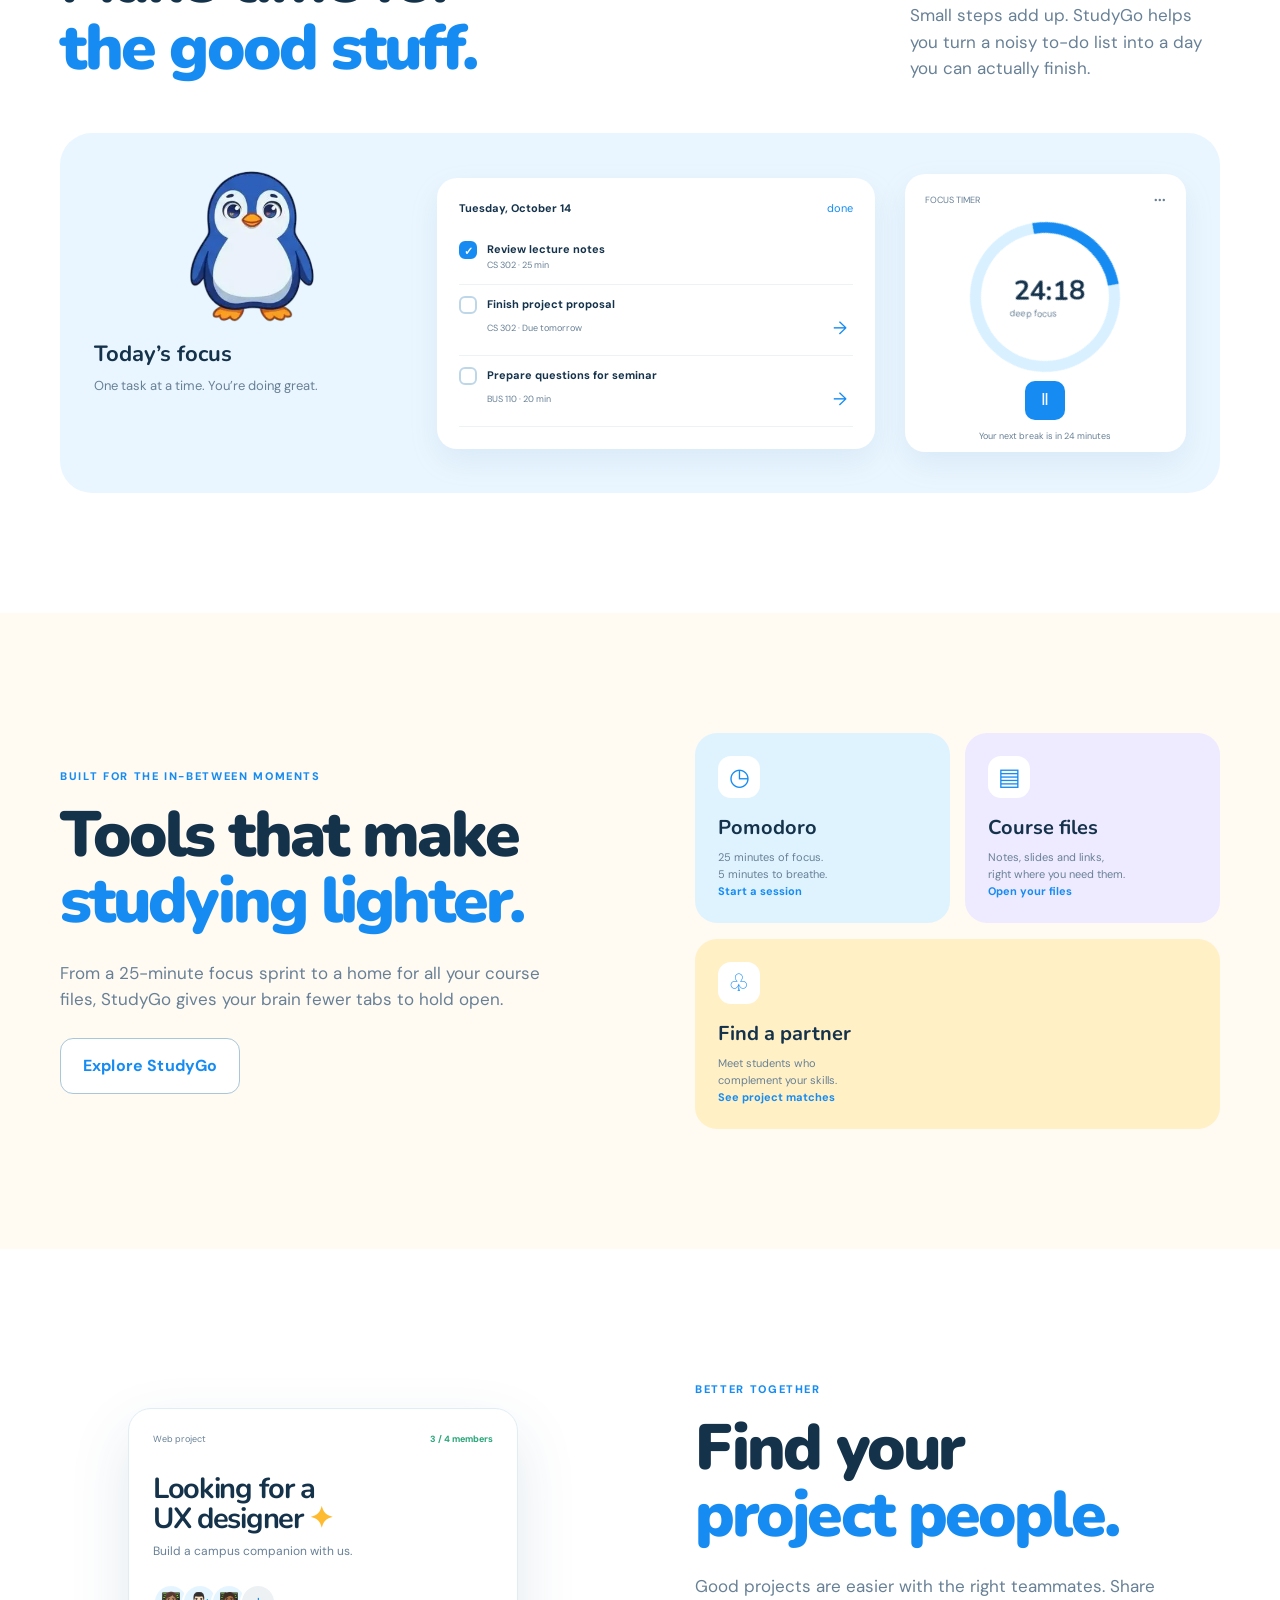
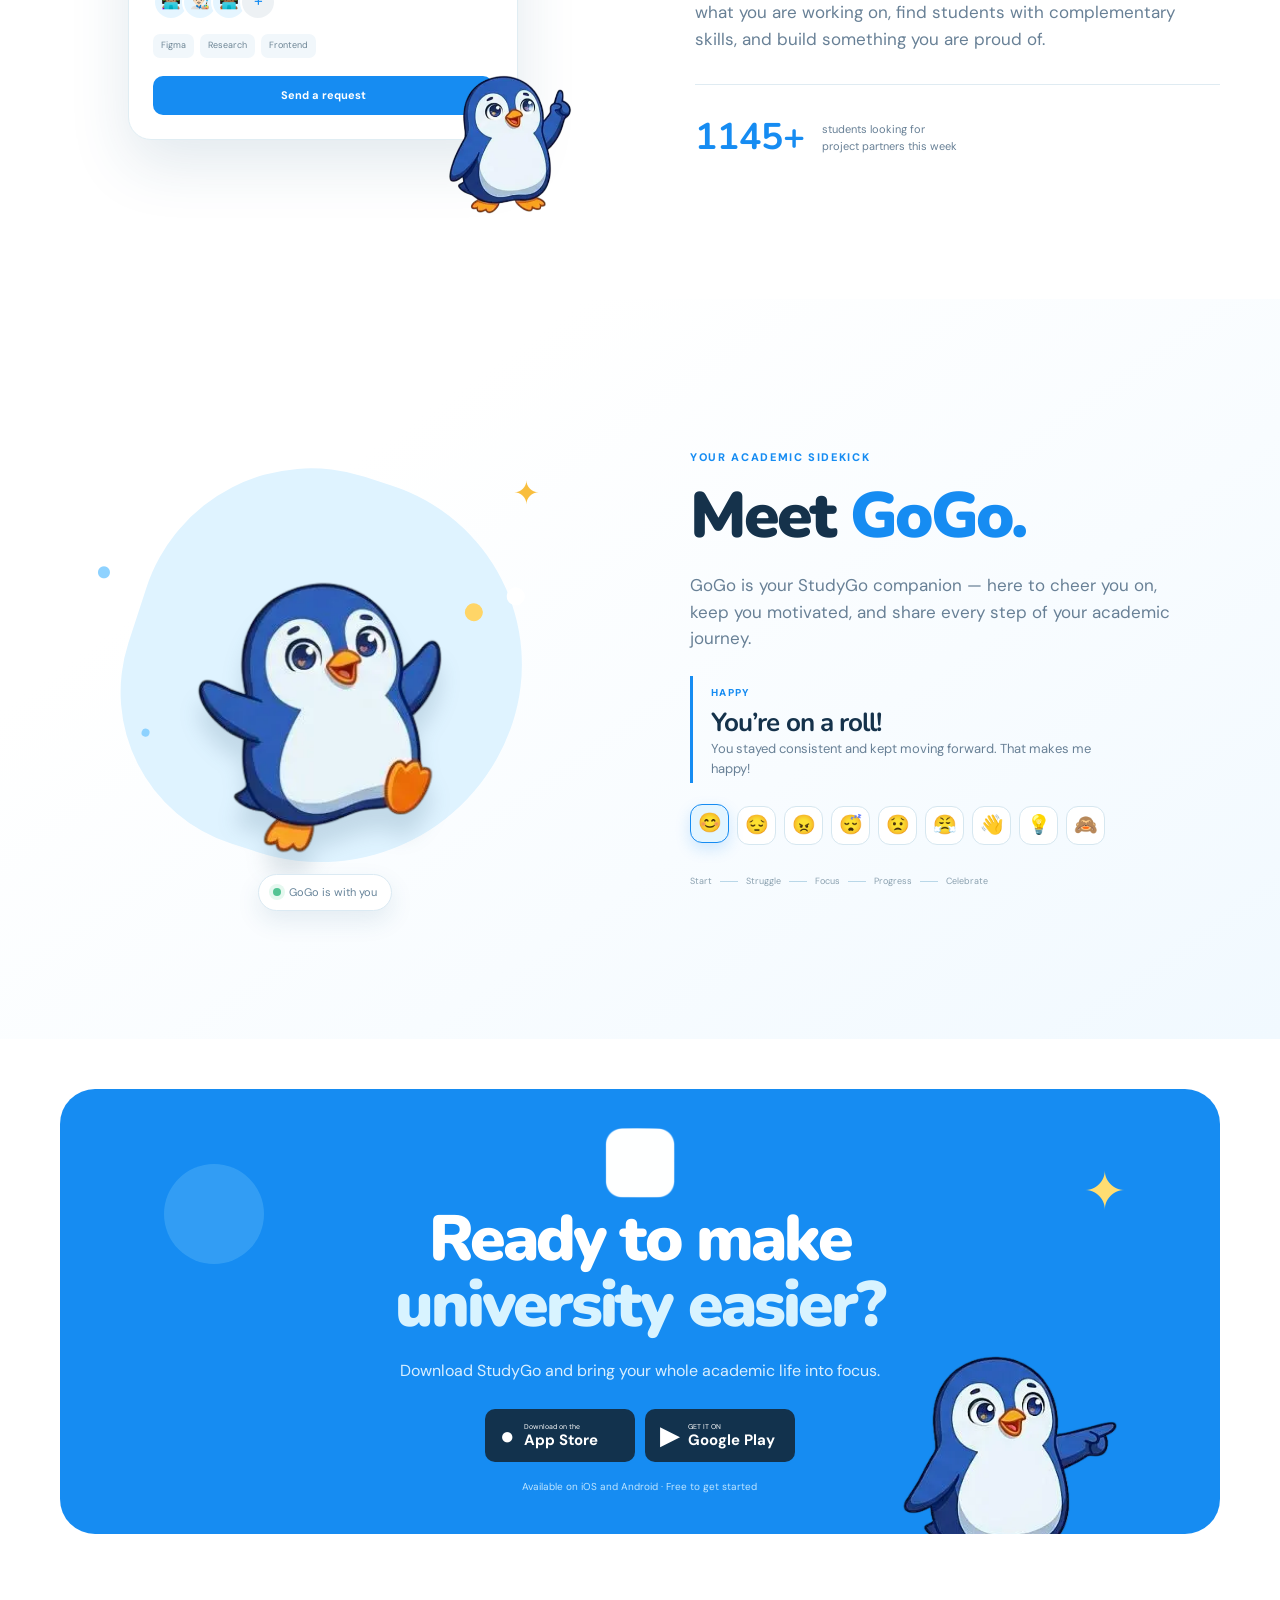
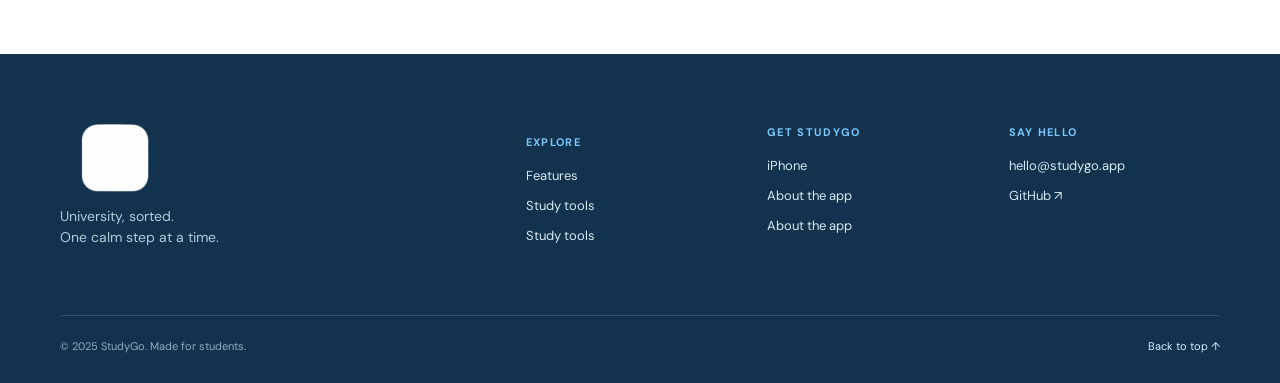
==== commit e35e549e: "Refactor code structure and remove redundant sections for improved readability and maintainability" ====
--- a/index.html
+++ b/index.html
@@ -27,7 +27,7 @@
   >
   <meta
     property="og:image"
-    content="https://github.com/moh-bash/StudyGO-web/raw/main/assets/cover.png"
+    content="https://github.com/moh-bash/StudyGO-web/raw/main/assets/cover.webp"
   >
   <meta property="og:image:alt" content="StudyGo — University Student App">
 
@@ -40,11 +40,11 @@
   >
   <meta
     name="twitter:image"
-    content="https://github.com/moh-bash/StudyGO-web/raw/main/assets/cover.png"
+    content="https://github.com/moh-bash/StudyGO-web/raw/main/assets/cover.webp"
   >
 
   <!-- Favicon -->
-  <link rel="icon" href="assets/Logo.png" type="image/png">
+  <link rel="icon" href="assets/Logo.webp" type="image/webp">
 
   <!-- Fonts -->
   <link rel="preconnect" href="https://fonts.googleapis.com">
@@ -62,7 +62,7 @@
   <div class="scroll-progress" aria-hidden="true"><i></i></div>
   <header class="site-header" id="top">
     <nav class="nav container" aria-label="Main navigation">
-      <a class="brand" href="#top" aria-label="StudyGo home"><img src="assets/Logo.png" alt="StudyGo"></a>
+      <a class="brand" href="#top" aria-label="StudyGo home"><img src="assets/Logo.webp" alt="StudyGo"></a>
       <div class="nav-links">
         <a href="#features">Features</a><a href="#productivity">Productivity</a><a href="#tools">Tools</a><a href="#download">Download</a>
       </div>
@@ -106,7 +106,7 @@
             <div class="task-row motion-item"><span class="task-icon purple">◷</span><div><strong>Study · Data structures</strong><small>Today, 6:00 PM</small></div><b class="task-dot done"></b></div>
             <div class="app-nav"><span class="active">⌂<small>Home</small></span><span>▦<small>Calendar</small></span><span>✓<small>Tasks</small></span><span>◯<small>Profile</small></span></div>
           </div>
-          <img class="hero-penguin" src="assets/Happy.png" alt="Happy StudyGo penguin mascot">
+          <img class="hero-penguin" src="assets/Happy.webp" alt="Happy StudyGo penguin mascot">
           <div class="float-card grade-card"><span>↗</span><strong>+12%</strong><small>this semester</small></div>
           <div class="float-card focus-card"><span>◷</span><strong>25:00</strong><small>focus session</small></div>
         </div>
@@ -115,7 +115,7 @@
 
     <section class="intro section-pad" id="features" data-motion-section>
       <div class="container intro-grid">
-        <div class="intro-art reveal"><div class="blob blob-coral"></div><img src="assets/Idea.png" alt="StudyGo penguin thinking of a plan"></div>
+        <div class="intro-art reveal"><div class="blob blob-coral"></div><img src="assets/Idea.webp" alt="StudyGo penguin thinking of a plan"></div>
         <div class="intro-copy reveal"><div class="section-kicker">ONE PLACE. LESS CHAOS.</div><h2>Everything university.<br><span>One simple rhythm.</span></h2><p>StudyGo turns a busy semester into a clear next step. See what is happening, what needs doing, and where you are heading — without digging through five different apps.</p><div class="check-list"><div><b>✓</b><span>See the whole semester at a glance</span></div><div><b>✓</b><span>Keep every course and file together</span></div><div><b>✓</b><span>Make progress feel visible</span></div></div></div>
       </div>
     </section>
@@ -123,20 +123,20 @@
     <section class="feature-section grades section-pad" data-motion-section>
       <div class="container feature-grid">
         <div class="feature-copy reveal"><div class="section-kicker">KNOW YOUR PROGRESS</div><h2>Grades that tell<br><span>the whole story.</span></h2><p>Save results as you go and let StudyGo calculate your semester and cumulative GPA. No spreadsheets. No guessing. Just a clearer picture of how you are doing.</p><a class="text-link blue-link" href="#download">Track your progress <span>→</span></a></div>
-        <div class="grade-visual reveal"><div class="grade-sheet"><div class="sheet-top"><span>Academic overview</span><b>2025 / 26</b></div>        <div class="big-grade"><span>Current GPA</span><strong data-counter="3.72" data-decimals="2">0</strong><small>Excellent work, Mohamad Bashir <i>✦</i></small></div><div class="bar-label"><span>Semester progress</span><b data-counter="72" data-suffix="%">0</b></div><div class="long-bar"><i data-progress="72"></i></div><div class="course-bars"><div><span><b>CS 302</b> Web development</span><strong data-counter="92" data-suffix="%">0</strong><i><em data-progress="92"></em></i></div><div><span><b>MATH 204</b> Discrete mathematics</span><strong data-counter="84" data-suffix="%">0</strong><i><em data-progress="84"></em></i></div><div><span><b>BUS 110</b> Entrepreneurship</span><strong data-counter="76" data-suffix="%">0</strong><i><em data-progress="76"></em></i></div></div></div><img class="section-penguin penguin-grade" src="assets/Happy.png" alt="Proud StudyGo penguin mascot"></div>
+        <div class="grade-visual reveal"><div class="grade-sheet"><div class="sheet-top"><span>Academic overview</span><b>2025 / 26</b></div>        <div class="big-grade"><span>Current GPA</span><strong data-counter="3.72" data-decimals="2">0</strong><small>Excellent work, Mohamad Bashir <i>✦</i></small></div><div class="bar-label"><span>Semester progress</span><b data-counter="72" data-suffix="%">0</b></div><div class="long-bar"><i data-progress="72"></i></div><div class="course-bars"><div><span><b>CS 302</b> Web development</span><strong data-counter="92" data-suffix="%">0</strong><i><em data-progress="92"></em></i></div><div><span><b>MATH 204</b> Discrete mathematics</span><strong data-counter="84" data-suffix="%">0</strong><i><em data-progress="84"></em></i></div><div><span><b>BUS 110</b> Entrepreneurship</span><strong data-counter="76" data-suffix="%">0</strong><i><em data-progress="76"></em></i></div></div></div><img class="section-penguin penguin-grade" src="assets/Happy.webp" alt="Proud StudyGo penguin mascot"></div>
       </div>
     </section>
 
     <section class="feature-section calendar-section section-pad" data-motion-section>
       <div class="container feature-grid reverse">
-        <div class="calendar-visual reveal"><div class="calendar-card"><div class="calendar-head"><div><small>October 2025</small><strong>My calendar</strong></div><span>‹ &nbsp; ›</span></div><div class="week"><b>MON</b><b>TUE</b><b>WED</b><b>THU</b><b>FRI</b></div><div class="dates"><span>13</span><span class="selected">14</span><span>15</span><span>16</span><span>17</span></div><div class="cal-events"><div class="cal-event blue-event"><i></i><span><b>Web project proposal</b><small>Due tomorrow · 09:00</small></span></div><div class="cal-event yellow-event"><i></i><span><b>Data structures lecture</b><small>Today · 14:00</small></span></div><div class="cal-event pink-event"><i></i><span><b>Midterm exam</b><small>Friday · 10:30</small></span></div></div></div><img class="section-penguin penguin-calendar" src="assets/Explaining.png" alt="StudyGo penguin explaining a calendar"></div>
+        <div class="calendar-visual reveal"><div class="calendar-card"><div class="calendar-head"><div><small>October 2025</small><strong>My calendar</strong></div><span>‹ &nbsp; ›</span></div><div class="week"><b>MON</b><b>TUE</b><b>WED</b><b>THU</b><b>FRI</b></div><div class="dates"><span>13</span><span class="selected">14</span><span>15</span><span>16</span><span>17</span></div><div class="cal-events"><div class="cal-event blue-event"><i></i><span><b>Web project proposal</b><small>Due tomorrow · 09:00</small></span></div><div class="cal-event yellow-event"><i></i><span><b>Data structures lecture</b><small>Today · 14:00</small></span></div><div class="cal-event pink-event"><i></i><span><b>Midterm exam</b><small>Friday · 10:30</small></span></div></div></div><img class="section-penguin penguin-calendar" src="assets/Explaining.webp" alt="StudyGo penguin explaining a calendar"></div>
         <div class="feature-copy reveal"><div class="section-kicker">SEE WHAT'S NEXT</div><h2>A calendar that<br><span>gets student life.</span></h2><p>Exams, lectures, projects, holidays and the surprise things your semester throws at you. Put it all in one view and stop relying on memory.</p><div class="mini-pill-row"><span>Projects</span><span>Exams</span><span>Lectures</span><span>Events</span></div></div>
       </div>
     </section>
 
     <section class="productivity section-pad" id="productivity" data-motion-section>
       <div class="container productivity-head reveal"><div><div class="section-kicker">FROM “TOO MUCH” TO “I’VE GOT THIS”</div><h2>Make time for<br><span>the good stuff.</span></h2></div><p>Small steps add up. StudyGo helps you turn a noisy to-do list into a day you can actually finish.</p></div>
-      <div class="container productivity-board reveal"><div class="board-copy"><img src="assets/Neutral.png" alt="Focused StudyGo penguin mascot"><div><strong>Today’s focus</strong><p>One task at a time. You’re doing great.</p></div></div><div class="board-tasks"><div class="task-header"><strong>Tuesday, October 14</strong><span><b data-counter="4">0</b> of 6 done</span></div><div class="big-task completed motion-item"><b>✓</b><span>Review lecture notes</span><small>CS 302 · 25 min</small></div><div class="big-task motion-item"><b></b><span>Finish project proposal</span><small>CS 302 · Due tomorrow</small><button aria-label="Open task">→</button></div><div class="big-task motion-item"><b></b><span>Prepare questions for seminar</span><small>BUS 110 · 20 min</small><button aria-label="Open task">→</button></div></div><div class="pomodoro"><div class="pomodoro-top"><span>FOCUS TIMER</span><b>•••</b></div><div class="timer-ring"><strong>24:18</strong><small>deep focus</small></div><button class="pause-button">Ⅱ</button><div class="timer-caption">Your next break is in 24 minutes</div></div></div>
+      <div class="container productivity-board reveal"><div class="board-copy"><img src="assets/Neutral.webp" alt="Focused StudyGo penguin mascot"><div><strong>Today’s focus</strong><p>One task at a time. You’re doing great.</p></div></div><div class="board-tasks"><div class="task-header"><strong>Tuesday, October 14</strong><span><b data-counter="4">0</b> of 6 done</span></div><div class="big-task completed motion-item"><b>✓</b><span>Review lecture notes</span><small>CS 302 · 25 min</small></div><div class="big-task motion-item"><b></b><span>Finish project proposal</span><small>CS 302 · Due tomorrow</small><button aria-label="Open task">→</button></div><div class="big-task motion-item"><b></b><span>Prepare questions for seminar</span><small>BUS 110 · 20 min</small><button aria-label="Open task">→</button></div></div><div class="pomodoro"><div class="pomodoro-top"><span>FOCUS TIMER</span><b>•••</b></div><div class="timer-ring"><strong>24:18</strong><small>deep focus</small></div><button class="pause-button">Ⅱ</button><div class="timer-caption">Your next break is in 24 minutes</div></div></div>
     </section>
 
     <section class="tools section-pad" id="tools" data-motion-section>
@@ -144,7 +144,7 @@
     </section>
 
     <section class="partners section-pad" data-motion-section>
-      <div class="container partners-grid"><div class="partner-visual reveal"><div class="partner-card"><div class="partner-top"><span>CS 302 · Web project</span><b>3 / 4 members</b></div><h3>Looking for a<br>UX designer <span>✦</span></h3><p>Build a campus companion with us.</p><div class="people"><i>👩🏽‍💻</i><i>👨🏻‍🎨</i><i>🧑🏾‍💻</i><i class="plus">+</i></div><div class="skill-tags"><span>Figma</span><span>Research</span><span>Frontend</span></div><button class="request-button">Send a request&nbsp; →</button></div><img src="assets/Explaining.png" alt="StudyGo penguin helping students collaborate"></div><div class="partners-copy reveal"><div class="section-kicker">BETTER TOGETHER</div><h2>Find your<br><span>project people.</span></h2><p>Good projects are easier with the right teammates. Share what you are working on, find students with complementary skills, and build something you are proud of.</p>      <div class="partner-stat"><strong data-counter="1240" data-suffix="+">0</strong><span>students looking for<br>project partners this week</span></div></div></div>
+      <div class="container partners-grid"><div class="partner-visual reveal"><div class="partner-card"><div class="partner-top"><span>CS 302 · Web project</span><b>3 / 4 members</b></div><h3>Looking for a<br>UX designer <span>✦</span></h3><p>Build a campus companion with us.</p><div class="people"><i>👩🏽‍💻</i><i>👨🏻‍🎨</i><i>🧑🏾‍💻</i><i class="plus">+</i></div><div class="skill-tags"><span>Figma</span><span>Research</span><span>Frontend</span></div><button class="request-button">Send a request&nbsp; →</button></div><img src="assets/Explaining.webp" alt="StudyGo penguin helping students collaborate"></div><div class="partners-copy reveal"><div class="section-kicker">BETTER TOGETHER</div><h2>Find your<br><span>project people.</span></h2><p>Good projects are easier with the right teammates. Share what you are working on, find students with complementary skills, and build something you are proud of.</p>      <div class="partner-stat"><strong data-counter="1240" data-suffix="+">0</strong><span>students looking for<br>project partners this week</span></div></div></div>
     </section>
 
     <section class="gogo-section section-pad" id="gogo" data-motion-section>
@@ -152,7 +152,7 @@
         <div class="gogo-stage reveal">
           <div class="gogo-bubble bubble-one">✦</div><div class="gogo-bubble bubble-two">•</div>
           <div class="gogo-halo"></div>
-          <div class="gogo-character"><img id="gogo-image" src="assets/Happy.png" alt="GoGo the StudyGo penguin looking happy"></div>
+          <div class="gogo-character"><img id="gogo-image" src="assets/Happy.webp" alt="GoGo the StudyGo penguin looking happy"></div>
           <div class="gogo-caption"><span class="gogo-status"></span><span>GoGo is with you</span></div>
         </div>
         <div class="gogo-content reveal">
@@ -181,11 +181,11 @@
     </section>
 
     <section class="download section-pad" id="download">
-      <div class="container download-box"><div class="download-shape shape-left"></div><div class="download-content reveal"><a class="download-logo-link" href="#top" aria-label="Back to StudyGo home"><img class="download-logo" src="assets/Logo.png" alt="StudyGo logo"></a><h2>Ready to make<br><span>university easier?</span></h2><p>Download StudyGo and bring your whole academic life into focus.</p><div class="store-buttons"><a href="https://github.com/moh-bash/StudyGO-app" target="_blank" rel="noopener noreferrer" class="store-button" aria-label="Download on the App Store"><b>●</b><span><small>Download on the</small>App Store</span></a><a href="https://github.com/moh-bash/StudyGO-app" target="_blank" rel="noopener noreferrer" class="store-button" aria-label="Get it on Google Play"><b>▶</b><span><small>GET IT ON</small>Google Play</span></a></div><small class="coming">Available on iOS and Android · Free to get started</small></div><img class="download-penguin" src="assets/Idea.png" alt="Excited StudyGo penguin mascot"><div class="download-shape shape-right">✦</div></div>
+      <div class="container download-box"><div class="download-shape shape-left"></div><div class="download-content reveal"><a class="download-logo-link" href="#top" aria-label="Back to StudyGo home"><img class="download-logo" src="assets/Logo.webp" alt="StudyGo logo"></a><h2>Ready to make<br><span>university easier?</span></h2><p>Download StudyGo and bring your whole academic life into focus.</p><div class="store-buttons"><a href="https://github.com/moh-bash/StudyGO-app" target="_blank" rel="noopener noreferrer" class="store-button" aria-label="Download on the App Store"><b>●</b><span><small>Download on the</small>App Store</span></a><a href="https://github.com/moh-bash/StudyGO-app" target="_blank" rel="noopener noreferrer" class="store-button" aria-label="Get it on Google Play"><b>▶</b><span><small>GET IT ON</small>Google Play</span></a></div><small class="coming">Available on iOS and Android · Free to get started</small></div><img class="download-penguin" src="assets/Idea.webp" alt="Excited StudyGo penguin mascot"><div class="download-shape shape-right">✦</div></div>
     </section>
   </main>
 
-  <footer class="site-footer"><div class="container footer-grid"><div><a class="brand footer-brand" href="#top" aria-label="Back to StudyGo home"><img src="assets/Logo.png" alt="StudyGo"></img><p>University, sorted.<br>One calm step at a time.</p></div><div class="footer-links"><div><strong>Explore</strong><a href="#features">Features</a><a href="#productivity">Productivity</a><a href="#tools">Study tools</a></div><div><strong>Get StudyGo</strong><a href="">iPhone</a><a href="#download">Android</a><a href="#download">About the app</a></div><div><strong>Say hello</strong><a href="mailto:hello@studygo.app">hello@studygo.app</a><a href="https://github.com/moh-bash" target="_blank" rel="noopener noreferrer">GitHub ↗</a></div></div></div><div class="container footer-bottom"><span>© 2025 StudyGo. Made for students.</span><a href="#top">Back to top ↑</a></div></footer>
+  <footer class="site-footer"><div class="container footer-grid"><div><a class="brand footer-brand" href="#top" aria-label="Back to StudyGo home"><img src="assets/Logo.webp" alt="StudyGo"></img><p>University, sorted.<br>One calm step at a time.</p></div><div class="footer-links"><div><strong>Explore</strong><a href="#features">Features</a><a href="#productivity">Productivity</a><a href="#tools">Study tools</a></div><div><strong>Get StudyGo</strong><a href="">iPhone</a><a href="#download">Android</a><a href="#download">About the app</a></div><div><strong>Say hello</strong><a href="mailto:hello@studygo.app">hello@studygo.app</a><a href="https://github.com/moh-bash" target="_blank" rel="noopener noreferrer">GitHub ↗</a></div></div></div><div class="container footer-bottom"><span>© 2025 StudyGo. Made for students.</span><a href="#top">Back to top ↑</a></div></footer>
   <script src="js/main.js"></script>
 </body>
 </html>
--- a/css/styles.css
+++ b/css/styles.css
@@ -44,4 +44,4 @@
 .language-switcher{position:relative;margin-left:16px}.language-toggle{display:flex;align-items:center;gap:7px;border:1px solid var(--line);background:#f7fbfe;border-radius:11px;padding:9px 11px;color:#527187;font-size:11px;font-weight:800;cursor:pointer}.language-toggle b{font-size:13px;color:var(--blue);line-height:1}.language-toggle:focus-visible,.language-menu button:focus-visible,.mobile-language button:focus-visible{outline:3px solid var(--yellow);outline-offset:2px}.language-menu{position:absolute;right:0;top:calc(100% + 8px);min-width:125px;padding:6px;background:#fff;border:1px solid var(--line);border-radius:13px;box-shadow:var(--shadow);opacity:0;visibility:hidden;transform:translateY(-5px);transition:opacity .2s ease,transform .2s ease,visibility .2s ease}.language-menu.open{opacity:1;visibility:visible;transform:none}.language-menu button{display:block;width:100%;border:0;background:none;border-radius:8px;padding:8px 10px;text-align:left;color:var(--muted);font-size:12px;cursor:pointer}.language-menu button:hover,.language-menu button.active{background:var(--blue-pale);color:var(--blue);font-weight:700}.mobile-language{display:none}.language-switcher+.menu-toggle{margin-left:0}
 [dir=rtl] body{text-align:right}[dir=rtl] .language-menu{right:auto;left:0}[dir=rtl] .language-menu button{text-align:right}[dir=rtl] .language-switcher{margin-left:0;margin-right:16px}[dir=rtl] .hero-actions,[dir=rtl] .hero-note,[dir=rtl] .check-list div,[dir=rtl] .gogo-caption,[dir=rtl] .gogo-journey{direction:rtl}[dir=rtl] .hero-orbit,[dir=rtl] .hero-penguin,[dir=rtl] .download-penguin{transform:scaleX(-1)}[dir=rtl] .hero-penguin{right:auto;left:12px}[dir=rtl] .grade-card{right:auto;left:20px}[dir=rtl] .focus-card{left:auto;right:10px}[dir=rtl] .gogo-message{border-left:0;border-right:3px solid var(--blue);padding-left:0;padding-right:18px}[dir=rtl] .big-task{direction:rtl}[dir=rtl] .footer-bottom{direction:rtl}
 [dir=rtl] h1,[dir=rtl] h2,[dir=rtl] h3{letter-spacing:-.025em;line-height:1.2}[dir=rtl] p{line-height:1.8}[dir=rtl] .hero-lede,[dir=rtl] .intro-copy p,[dir=rtl] .feature-copy p,[dir=rtl] .tools-copy p,[dir=rtl] .partners-copy p{line-height:1.85}[dir=rtl] .button span,[dir=rtl] .text-link span{display:inline-block;transform:scaleX(-1)}
-@media(max-width:850px){.language-switcher{display:none}.mobile-language{display:flex;align-items:center;gap:9px;border-top:1px solid var(--line);margin-top:8px;padding-top:11px}.mobile-language button{border:0;background:none;color:var(--muted);font-size:13px;font-weight:700;padding:5px;cursor:pointer}.mobile-language button.active{color:var(--blue)}[dir=rtl] .mobile-language{justify-content:flex-start}}
+@media(max-width:850px){.language-switcher{display:none}.mobile-language{display:flex;align-items:center;gap:9px;border-top:1px solid var(--line);margin-top:8px;padding-top:11px}.mobile-language button{border:0;background:none;color:var(--muted);font-size:13px;font-weight:700;padding:5px;cursor:pointer}.mobile-language button.active{color:var(--blue)}[dir=rtl] .mobile-language{justify-content:flex-start}}
